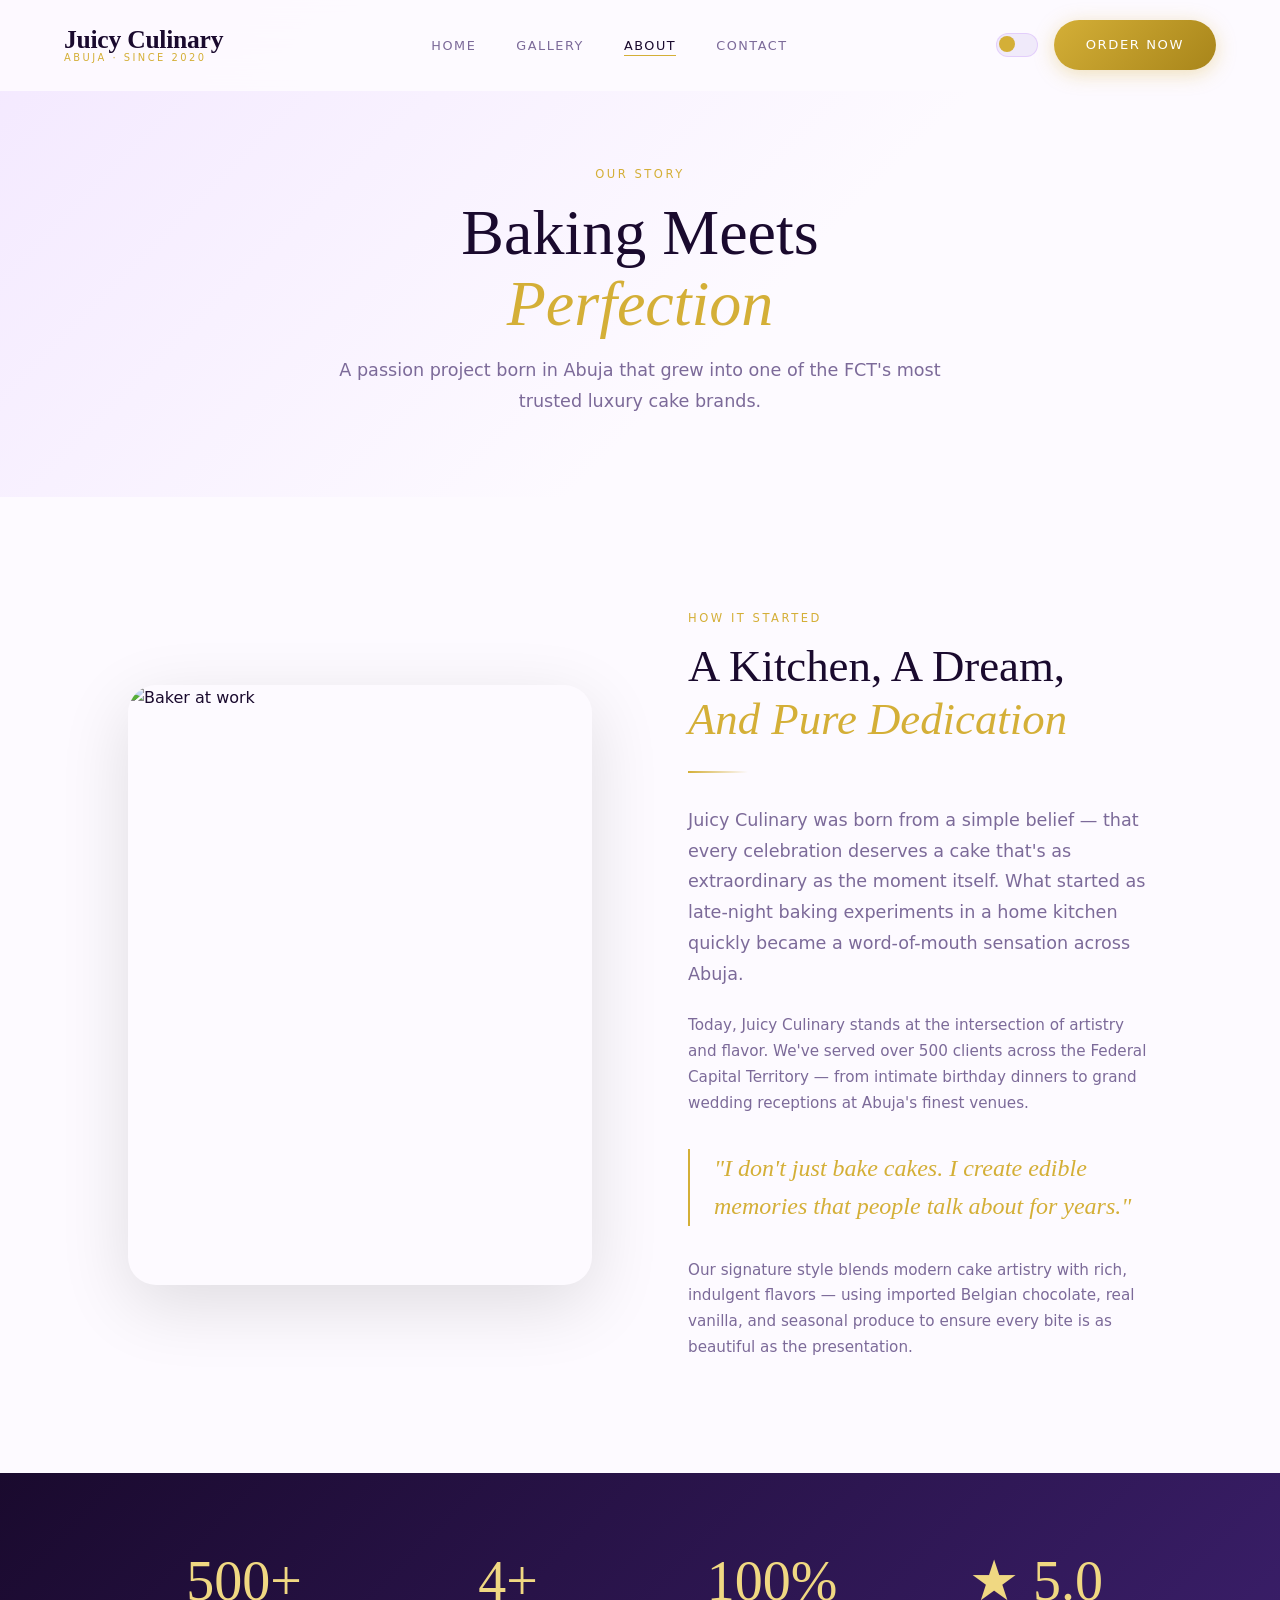
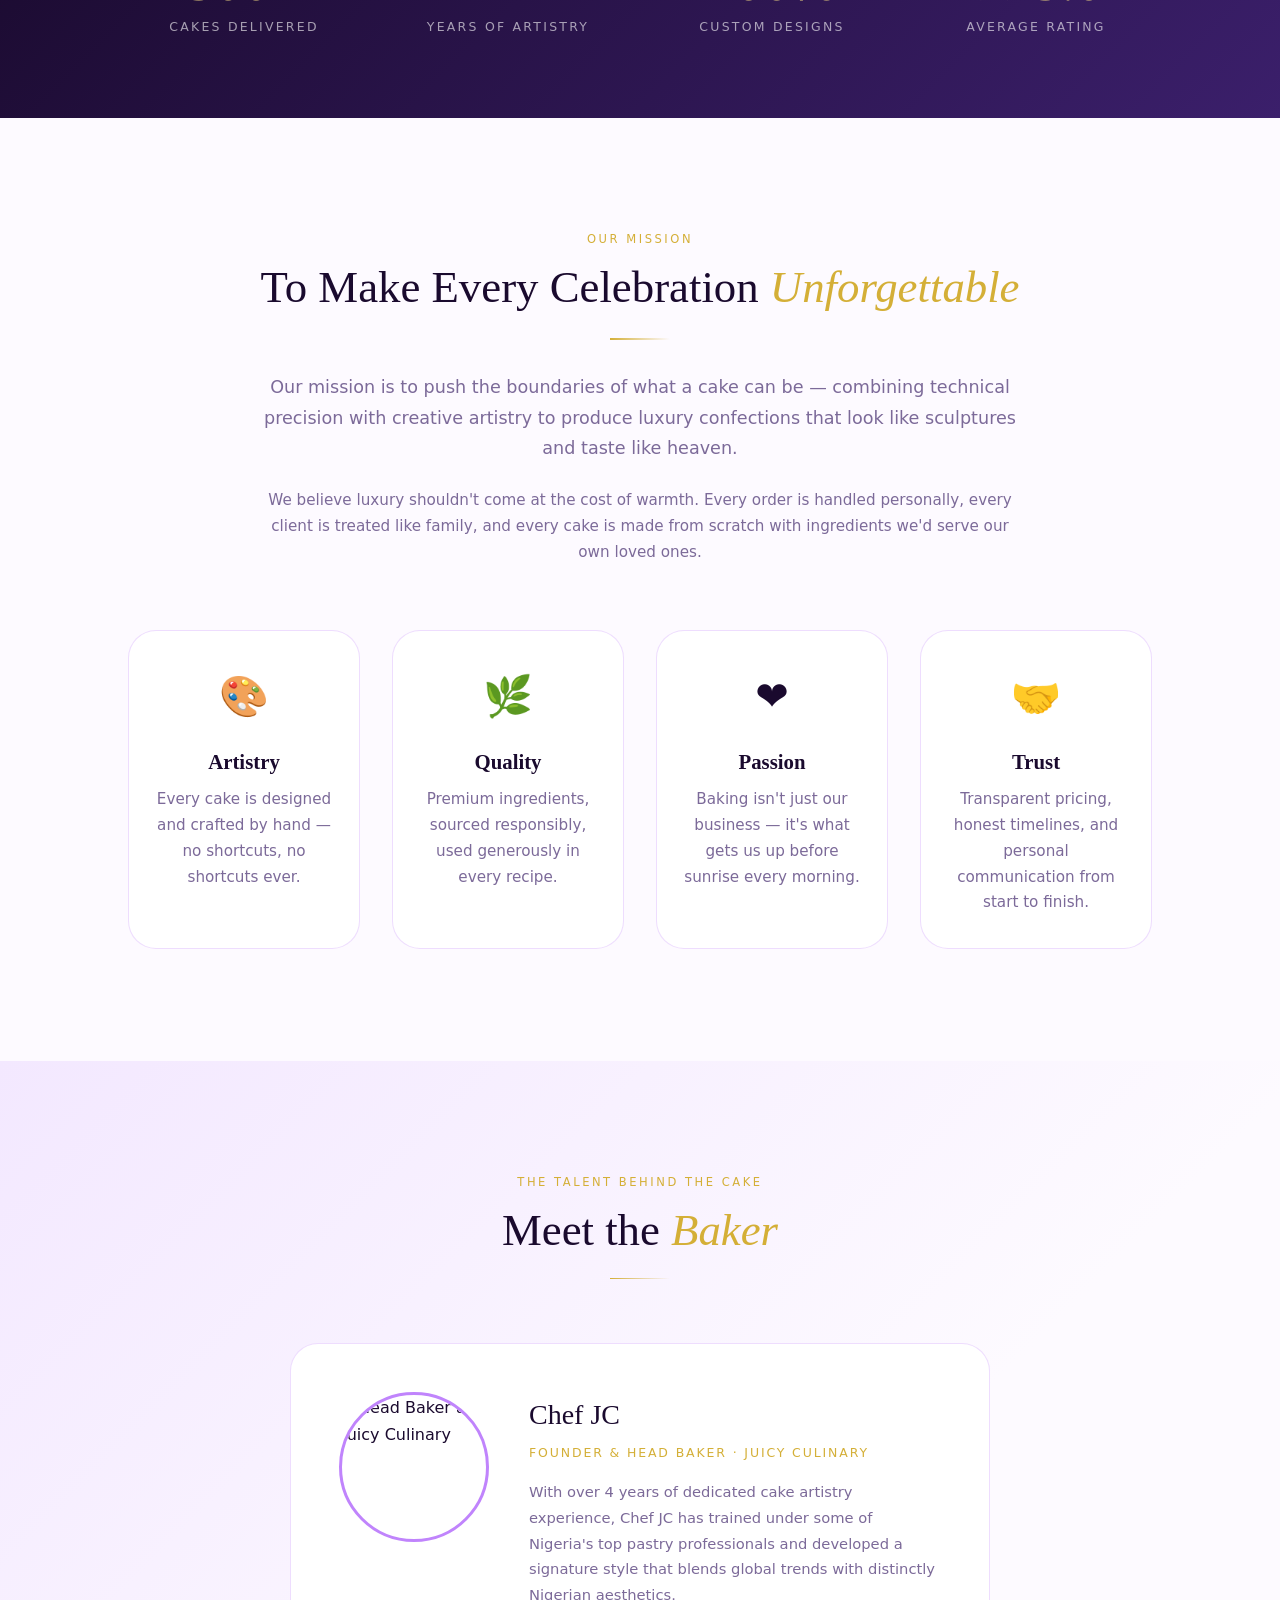
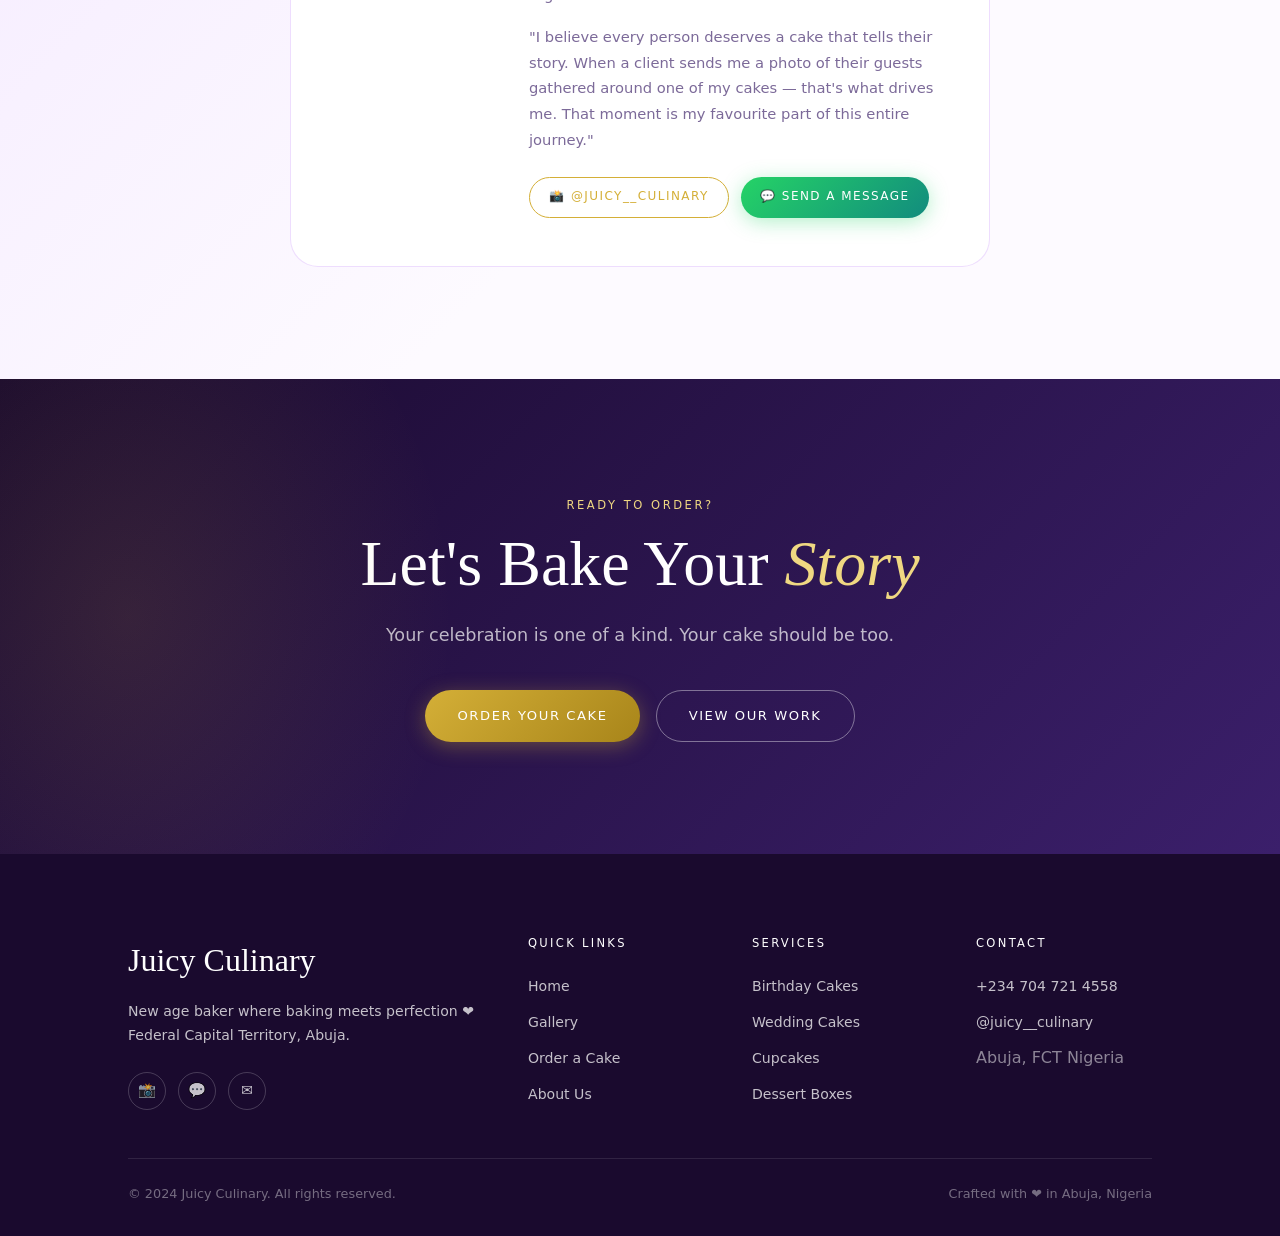
==== about.html @ 753029a7 "first commit" ====
<!DOCTYPE html>
<html lang="en" data-theme="light">
<head>
  <meta charset="UTF-8" />
  <meta name="viewport" content="width=device-width, initial-scale=1.0" />
  <title>About Us — Juicy Culinary</title>
  <meta name="description" content="Learn the story behind Juicy Culinary — Abuja's premium custom cake brand. Meet the baker and discover our mission." />
  <link rel="stylesheet" href="css/style.css" />
  <link rel="preconnect" href="https://fonts.googleapis.com" />
  <link rel="preconnect" href="https://fonts.gstatic.com" crossorigin />
</head>
<body>

<nav class="nav">
  <a href="index.html" class="nav-logo">
    <span class="nav-logo-name">Juicy Culinary</span>
    <span class="nav-logo-tagline">Abuja · Since 2020</span>
  </a>
  <ul class="nav-links">
    <li><a href="index.html" class="nav-link">Home</a></li>
    <li><a href="gallery.html" class="nav-link">Gallery</a></li>
    <li><a href="about.html" class="nav-link">About</a></li>
    <li><a href="contact.html" class="nav-link">Contact</a></li>
  </ul>
  <div class="nav-actions">
    <button class="dark-toggle" aria-label="Toggle dark mode"></button>
    <a href="order.html" class="btn btn-primary">Order Now</a>
    <button class="hamburger" aria-label="Open menu"><span></span><span></span><span></span></button>
  </div>
</nav>

<div class="mobile-overlay"></div>
<div class="mobile-menu">
  <a href="index.html" class="mobile-menu-link">Home</a>
  <a href="gallery.html" class="mobile-menu-link">Gallery</a>
  <a href="order.html" class="mobile-menu-link">Order a Cake</a>
  <a href="about.html" class="mobile-menu-link">About Us</a>
  <a href="contact.html" class="mobile-menu-link">Contact</a>
  <a href="https://wa.me/2347047214558" class="btn btn-whatsapp" style="margin-top:1rem;">💬 WhatsApp Us</a>
</div>

<!-- PAGE HERO -->
<section class="page-hero">
  <span class="eyebrow reveal">Our Story</span>
  <h1 class="display-lg reveal reveal-delay-1" style="margin-top:0.75rem">
    Baking Meets<br><span class="text-gold italic">Perfection</span>
  </h1>
  <p class="body-lg reveal reveal-delay-2" style="max-width:55ch;margin:1rem auto 0">
    A passion project born in Abuja that grew into one of the FCT's most trusted luxury cake brands.
  </p>
</section>

<!-- BRAND STORY -->
<section class="about-story">
  <div class="container">
    <div class="about-story-grid">
      <div class="reveal">
        <img
          src="https://images.unsplash.com/photo-1556909114-f6e7ad7d3136?w=800&q=80"
          alt="Baker at work"
          class="about-story-img"
          loading="lazy"
        />
      </div>

      <div class="reveal reveal-delay-1">
        <span class="eyebrow" style="display:block;margin-bottom:0.75rem">How It Started</span>
        <h2 class="display-md" style="margin-bottom:1.5rem">
          A Kitchen, A Dream,<br><span class="text-gold italic">And Pure Dedication</span>
        </h2>
        <div class="section-divider" style="margin-bottom:2rem"></div>

        <p class="body-lg" style="margin-bottom:1.5rem">
          Juicy Culinary was born from a simple belief — that every celebration deserves a cake that's as extraordinary as the moment itself. What started as late-night baking experiments in a home kitchen quickly became a word-of-mouth sensation across Abuja.
        </p>
        <p class="body-md" style="margin-bottom:1.5rem">
          Today, Juicy Culinary stands at the intersection of artistry and flavor. We've served over 500 clients across the Federal Capital Territory — from intimate birthday dinners to grand wedding receptions at Abuja's finest venues.
        </p>

        <blockquote class="about-quote">
          "I don't just bake cakes. I create edible memories that people talk about for years."
        </blockquote>

        <p class="body-md">
          Our signature style blends modern cake artistry with rich, indulgent flavors — using imported Belgian chocolate, real vanilla, and seasonal produce to ensure every bite is as beautiful as the presentation.
        </p>
      </div>
    </div>
  </div>
</section>

<!-- STATS STRIP -->
<section class="stats-strip">
  <div class="container">
    <div class="stats-grid">
      <div class="stat-card reveal">
        <div class="stat-number">500+</div>
        <div class="stat-label">Cakes Delivered</div>
      </div>
      <div class="stat-card reveal reveal-delay-1">
        <div class="stat-number">4+</div>
        <div class="stat-label">Years of Artistry</div>
      </div>
      <div class="stat-card reveal reveal-delay-2">
        <div class="stat-number">100%</div>
        <div class="stat-label">Custom Designs</div>
      </div>
      <div class="stat-card reveal reveal-delay-3">
        <div class="stat-number">★ 5.0</div>
        <div class="stat-label">Average Rating</div>
      </div>
    </div>
  </div>
</section>

<!-- MISSION -->
<section style="padding:var(--section-pad);background:var(--bg)">
  <div class="container">
    <div style="max-width:760px;margin:0 auto;text-align:center;">
      <span class="eyebrow reveal" style="display:block;margin-bottom:0.75rem">Our Mission</span>
      <h2 class="display-md reveal reveal-delay-1" style="margin-bottom:1.5rem">
        To Make Every Celebration <span class="text-gold italic">Unforgettable</span>
      </h2>
      <div class="section-divider center reveal" style="margin-bottom:2rem"></div>
      <p class="body-lg reveal reveal-delay-2" style="margin-bottom:1.5rem">
        Our mission is to push the boundaries of what a cake can be — combining technical precision with creative artistry to produce luxury confections that look like sculptures and taste like heaven.
      </p>
      <p class="body-md reveal reveal-delay-3">
        We believe luxury shouldn't come at the cost of warmth. Every order is handled personally, every client is treated like family, and every cake is made from scratch with ingredients we'd serve our own loved ones.
      </p>
    </div>

    <!-- Core values -->
    <div style="display:grid;grid-template-columns:repeat(auto-fit,minmax(200px,1fr));gap:2rem;margin-top:4rem">
      <div style="text-align:center;padding:2rem 1.5rem;background:var(--surface);border:1px solid var(--border);border-radius:var(--radius-lg);" class="reveal">
        <div style="font-size:2.5rem;margin-bottom:1rem">🎨</div>
        <h3 style="font-family:var(--font-display);font-size:1.3rem;margin-bottom:0.5rem">Artistry</h3>
        <p class="body-md">Every cake is designed and crafted by hand — no shortcuts, no shortcuts ever.</p>
      </div>
      <div style="text-align:center;padding:2rem 1.5rem;background:var(--surface);border:1px solid var(--border);border-radius:var(--radius-lg);" class="reveal reveal-delay-1">
        <div style="font-size:2.5rem;margin-bottom:1rem">🌿</div>
        <h3 style="font-family:var(--font-display);font-size:1.3rem;margin-bottom:0.5rem">Quality</h3>
        <p class="body-md">Premium ingredients, sourced responsibly, used generously in every recipe.</p>
      </div>
      <div style="text-align:center;padding:2rem 1.5rem;background:var(--surface);border:1px solid var(--border);border-radius:var(--radius-lg);" class="reveal reveal-delay-2">
        <div style="font-size:2.5rem;margin-bottom:1rem">❤️</div>
        <h3 style="font-family:var(--font-display);font-size:1.3rem;margin-bottom:0.5rem">Passion</h3>
        <p class="body-md">Baking isn't just our business — it's what gets us up before sunrise every morning.</p>
      </div>
      <div style="text-align:center;padding:2rem 1.5rem;background:var(--surface);border:1px solid var(--border);border-radius:var(--radius-lg);" class="reveal reveal-delay-3">
        <div style="font-size:2.5rem;margin-bottom:1rem">🤝</div>
        <h3 style="font-family:var(--font-display);font-size:1.3rem;margin-bottom:0.5rem">Trust</h3>
        <p class="body-md">Transparent pricing, honest timelines, and personal communication from start to finish.</p>
      </div>
    </div>
  </div>
</section>

<!-- MEET THE BAKER -->
<section class="baker-section" style="background:linear-gradient(135deg,var(--blush-light) 0%,var(--bg) 60%);">
  <div class="container">
    <div class="section-header text-center reveal">
      <span class="eyebrow">The Talent Behind the Cake</span>
      <h2 class="display-md" style="margin-top:0.75rem">Meet the <span class="text-gold italic">Baker</span></h2>
      <div class="section-divider center"></div>
    </div>

    <div class="baker-card reveal reveal-delay-1">
      <img
        src="https://images.unsplash.com/photo-1622253692010-333f2da6031d?w=400&q=80"
        alt="Head Baker at Juicy Culinary"
        class="baker-img"
        loading="lazy"
      />
      <div>
        <div class="baker-name">Chef JC</div>
        <div class="baker-title">Founder & Head Baker · Juicy Culinary</div>
        <p class="baker-bio">
          With over 4 years of dedicated cake artistry experience, Chef JC has trained under some of Nigeria's top pastry professionals and developed a signature style that blends global trends with distinctly Nigerian aesthetics.
        </p>
        <p class="baker-bio" style="margin-top:1rem">
          "I believe every person deserves a cake that tells their story. When a client sends me a photo of their guests gathered around one of my cakes — that's what drives me. That moment is my favourite part of this entire journey."
        </p>
        <div style="display:flex;gap:0.75rem;margin-top:1.5rem;flex-wrap:wrap">
          <a href="https://instagram.com/juicy__culinary" target="_blank" class="btn btn-outline" style="font-size:0.75rem;padding:0.6rem 1.2rem">📸 @juicy__culinary</a>
          <a href="https://wa.me/2347047214558" target="_blank" class="btn btn-whatsapp" style="font-size:0.75rem;padding:0.6rem 1.2rem">💬 Send a Message</a>
        </div>
      </div>
    </div>
  </div>
</section>

<!-- CTA -->
<section class="cta-banner">
  <div class="container">
    <span class="eyebrow">Ready to Order?</span>
    <h2 class="display-lg" style="color:white;margin:0.75rem 0 1.25rem">
      Let's Bake Your <span style="color:var(--gold-light);font-style:italic">Story</span>
    </h2>
    <p class="body-lg" style="color:rgba(255,255,255,0.7);max-width:50ch;margin:0 auto 2.5rem">
      Your celebration is one of a kind. Your cake should be too.
    </p>
    <div class="cta-banner-actions">
      <a href="order.html" class="btn btn-primary">Order Your Cake</a>
      <a href="gallery.html" class="btn btn-outline" style="border-color:rgba(255,255,255,0.4);color:white">View Our Work</a>
    </div>
  </div>
</section>

<!-- Footer -->
<footer class="footer">
  <div class="container">
    <div class="footer-grid">
      <div class="footer-brand">
        <div class="footer-brand-name">Juicy Culinary</div>
        <p class="footer-brand-desc">New age baker where baking meets perfection ❤️<br>Federal Capital Territory, Abuja.</p>
        <div class="footer-social">
          <a href="https://instagram.com/juicy__culinary" target="_blank" aria-label="Instagram">📸</a>
          <a href="https://wa.me/2347047214558" target="_blank" aria-label="WhatsApp">💬</a>
          <a href="mailto:hello@juicyculinary.com" aria-label="Email">✉️</a>
        </div>
      </div>
      <div>
        <div class="footer-heading">Quick Links</div>
        <ul class="footer-links">
          <li><a href="index.html">Home</a></li>
          <li><a href="gallery.html">Gallery</a></li>
          <li><a href="order.html">Order a Cake</a></li>
          <li><a href="about.html">About Us</a></li>
        </ul>
      </div>
      <div>
        <div class="footer-heading">Services</div>
        <ul class="footer-links">
          <li><a href="gallery.html">Birthday Cakes</a></li>
          <li><a href="gallery.html">Wedding Cakes</a></li>
          <li><a href="gallery.html">Cupcakes</a></li>
          <li><a href="gallery.html">Dessert Boxes</a></li>
        </ul>
      </div>
      <div>
        <div class="footer-heading">Contact</div>
        <ul class="footer-links">
          <li><a href="https://wa.me/2347047214558">+234 704 721 4558</a></li>
          <li><a href="https://instagram.com/juicy__culinary">@juicy__culinary</a></li>
          <li><span style="color:rgba(255,255,255,0.5)">Abuja, FCT Nigeria</span></li>
        </ul>
      </div>
    </div>
    <div class="footer-bottom">
      <span>© 2024 Juicy Culinary. All rights reserved.</span>
      <span>Crafted with ❤️ in Abuja, Nigeria</span>
    </div>
  </div>
</footer>

<button class="back-to-top" aria-label="Back to top">↑</button>
<script src="js/script.js"></script>
</body>
</html>
---- css/style.css ----
/* ============================================================
   JUICY CULINARY — Premium Bakery
   Design System: Ivory + Purple + Gold luxury aesthetic
   ============================================================ */

/* ---------- CSS Custom Properties ---------- */
:root {
  /* Colors */
  --ivory:        #FDFAFF;
  --white:        #FFFFFF;
  --blush:        #C084FC;
  --blush-light:  #F3E8FF;
  --blush-dark:   #9333EA;
  --gold:         #D4AF37;
  --gold-light:   #F0D882;
  --gold-dark:    #A8851A;
  --charcoal:     #1A0A2E;
  --brown:        #3B1F6B;
  --warm-gray:    #7C6A99;
  --light-gray:   #F0EAFA;
  --border:       rgba(192, 132, 252, 0.28);

  /* Dark mode */
  --bg:           var(--ivory);
  --surface:      var(--white);
  --text-primary: var(--charcoal);
  --text-secondary: var(--warm-gray);
  --nav-bg:       rgba(253, 250, 255, 0.95);

  /* Typography */
  --font-display: 'Cormorant Garamond', 'Playfair Display', Georgia, serif;
  --font-body:    'Jost', 'DM Sans', system-ui, sans-serif;

  /* Spacing */
  --section-pad:  7rem 5vw;
  --radius-sm:    6px;
  --radius-md:    14px;
  --radius-lg:    28px;
  --radius-pill:  100px;

  /* Transitions */
  --ease:         cubic-bezier(0.25, 0.46, 0.45, 0.94);
  --ease-bounce:  cubic-bezier(0.34, 1.56, 0.64, 1);
}

/* Dark mode */
[data-theme="dark"] {
  --ivory:        #0F0A1A;
  --bg:           #0F0A1A;
  --surface:      #1C1030;
  --text-primary: #F0E8FF;
  --text-secondary: #A98DC8;
  --nav-bg:       rgba(15, 10, 26, 0.97);
  --light-gray:   #251540;
  --border:       rgba(192, 132, 252, 0.2);
}

/* ---------- Reset & Base ---------- */
*, *::before, *::after { box-sizing: border-box; margin: 0; padding: 0; }

html {
  scroll-behavior: smooth;
  font-size: 16px;
  -webkit-text-size-adjust: 100%;
}

body {
  font-family: var(--font-body);
  background: var(--bg);
  color: var(--text-primary);
  line-height: 1.65;
  transition: background 0.35s var(--ease), color 0.35s var(--ease);
  overflow-x: hidden;
}

img { max-width: 100%; display: block; }
a { text-decoration: none; color: inherit; }
ul { list-style: none; }
button { cursor: pointer; border: none; background: none; font-family: inherit; }
input, textarea, select { font-family: inherit; }

/* Google Fonts Import */
@import url('https://fonts.googleapis.com/css2?family=Cormorant+Garamond:ital,wght@0,300;0,400;0,600;1,300;1,400&family=Jost:wght@300;400;500;600&display=swap');

/* ---------- Typography Scale ---------- */
.display-xl  { font-family: var(--font-display); font-size: clamp(3.5rem, 8vw, 7.5rem); font-weight: 300; line-height: 1.05; letter-spacing: -0.02em; }
.display-lg  { font-family: var(--font-display); font-size: clamp(2.8rem, 5vw, 5rem); font-weight: 300; line-height: 1.1; }
.display-md  { font-family: var(--font-display); font-size: clamp(2rem, 3.5vw, 3.2rem); font-weight: 400; line-height: 1.2; }
.display-sm  { font-family: var(--font-display); font-size: clamp(1.5rem, 2.5vw, 2.2rem); font-weight: 400; line-height: 1.3; }
.eyebrow     { font-family: var(--font-body); font-size: 0.72rem; font-weight: 500; letter-spacing: 0.22em; text-transform: uppercase; color: var(--gold); }
.body-lg     { font-size: 1.1rem; line-height: 1.75; color: var(--text-secondary); }
.body-md     { font-size: 0.95rem; line-height: 1.7; color: var(--text-secondary); }

/* ---------- Utility Classes ---------- */
.container  { max-width: 1200px; margin: 0 auto; padding: 0 5vw; }
.text-center { text-align: center; }
.text-gold  { color: var(--gold); }
.italic     { font-style: italic; }

/* Gold underline decoration */
.underline-gold {
  position: relative;
  display: inline-block;
}
.underline-gold::after {
  content: '';
  position: absolute;
  bottom: -6px;
  left: 0;
  width: 100%;
  height: 1.5px;
  background: linear-gradient(90deg, var(--gold), var(--gold-light), transparent);
}

/* ---------- Buttons ---------- */
.btn {
  display: inline-flex;
  align-items: center;
  gap: 0.5rem;
  padding: 0.875rem 2rem;
  border-radius: var(--radius-pill);
  font-family: var(--font-body);
  font-size: 0.82rem;
  font-weight: 500;
  letter-spacing: 0.12em;
  text-transform: uppercase;
  transition: all 0.3s var(--ease);
  cursor: pointer;
}

.btn-primary {
  background: linear-gradient(135deg, var(--gold) 0%, var(--gold-dark) 100%);
  color: var(--white);
  box-shadow: 0 4px 20px rgba(212, 175, 55, 0.35);
}
.btn-primary:hover {
  transform: translateY(-2px);
  box-shadow: 0 8px 30px rgba(212, 175, 55, 0.5);
}

.btn-outline {
  border: 1.5px solid var(--gold);
  color: var(--gold);
  background: transparent;
}
.btn-outline:hover {
  background: var(--gold);
  color: var(--white);
  transform: translateY(-2px);
}

.btn-whatsapp {
  background: linear-gradient(135deg, #25D366, #128C7E);
  color: var(--white);
  box-shadow: 0 4px 20px rgba(37, 211, 102, 0.35);
}
.btn-whatsapp:hover {
  transform: translateY(-2px);
  box-shadow: 0 8px 30px rgba(37, 211, 102, 0.5);
}

.btn-blush {
  background: linear-gradient(135deg, var(--blush) 0%, var(--blush-dark) 100%);
  color: var(--charcoal);
}
.btn-blush:hover { transform: translateY(-2px); }

/* ---------- Navigation ---------- */
.nav {
  position: fixed;
  top: 0;
  left: 0;
  right: 0;
  z-index: 1000;
  padding: 1.25rem 5vw;
  display: flex;
  align-items: center;
  justify-content: space-between;
  background: var(--nav-bg);
  backdrop-filter: blur(20px);
  -webkit-backdrop-filter: blur(20px);
  border-bottom: 1px solid transparent;
  transition: all 0.4s var(--ease);
}

.nav.scrolled {
  padding: 0.9rem 5vw;
  border-bottom-color: var(--border);
  box-shadow: 0 4px 40px rgba(0,0,0,0.06);
}

.nav-logo {
  display: flex;
  flex-direction: column;
  line-height: 1;
}
.nav-logo-name {
  font-family: var(--font-display);
  font-size: 1.6rem;
  font-weight: 600;
  color: var(--text-primary);
  letter-spacing: -0.01em;
}
.nav-logo-tagline {
  font-size: 0.62rem;
  letter-spacing: 0.25em;
  text-transform: uppercase;
  color: var(--gold);
  margin-top: 1px;
}

.nav-links {
  display: flex;
  align-items: center;
  gap: 2.5rem;
}
.nav-link {
  font-size: 0.8rem;
  font-weight: 500;
  letter-spacing: 0.12em;
  text-transform: uppercase;
  color: var(--text-secondary);
  transition: color 0.2s;
  position: relative;
}
.nav-link::after {
  content: '';
  position: absolute;
  bottom: -3px;
  left: 0;
  width: 0;
  height: 1px;
  background: var(--gold);
  transition: width 0.3s var(--ease);
}
.nav-link:hover, .nav-link.active { color: var(--text-primary); }
.nav-link:hover::after, .nav-link.active::after { width: 100%; }

.nav-actions {
  display: flex;
  align-items: center;
  gap: 1rem;
}

/* Dark mode toggle */
.dark-toggle {
  width: 42px;
  height: 24px;
  border-radius: var(--radius-pill);
  background: var(--light-gray);
  border: 1.5px solid var(--border);
  position: relative;
  transition: background 0.3s;
  flex-shrink: 0;
}
.dark-toggle::after {
  content: '';
  position: absolute;
  top: 2px;
  left: 2px;
  width: 16px;
  height: 16px;
  border-radius: 50%;
  background: var(--gold);
  transition: transform 0.3s var(--ease-bounce);
}
[data-theme="dark"] .dark-toggle::after { transform: translateX(18px); }

.hamburger {
  display: none;
  flex-direction: column;
  gap: 5px;
  padding: 4px;
}
.hamburger span {
  display: block;
  width: 22px;
  height: 1.5px;
  background: var(--text-primary);
  transition: all 0.3s var(--ease);
  border-radius: 2px;
}
.hamburger.open span:nth-child(1) { transform: rotate(45deg) translate(5px, 5px); }
.hamburger.open span:nth-child(2) { opacity: 0; }
.hamburger.open span:nth-child(3) { transform: rotate(-45deg) translate(5px, -5px); }

/* Mobile menu */
.mobile-menu {
  position: fixed;
  top: 0;
  right: -100%;
  width: min(320px, 85vw);
  height: 100vh;
  background: var(--surface);
  z-index: 999;
  padding: 6rem 2.5rem 3rem;
  display: flex;
  flex-direction: column;
  gap: 2rem;
  box-shadow: -10px 0 60px rgba(0,0,0,0.12);
  transition: right 0.4s var(--ease);
}
.mobile-menu.open { right: 0; }
.mobile-menu-link {
  font-family: var(--font-display);
  font-size: 2rem;
  font-weight: 300;
  color: var(--text-primary);
  border-bottom: 1px solid var(--border);
  padding-bottom: 1rem;
  transition: color 0.2s, padding-left 0.2s;
}
.mobile-menu-link:hover { color: var(--gold); padding-left: 0.5rem; }
.mobile-overlay {
  position: fixed;
  inset: 0;
  background: rgba(0,0,0,0.4);
  z-index: 998;
  opacity: 0;
  pointer-events: none;
  transition: opacity 0.4s;
  backdrop-filter: blur(4px);
}
.mobile-overlay.open { opacity: 1; pointer-events: all; }

/* ---------- Hero ---------- */
.hero {
  min-height: 100vh;
  display: grid;
  grid-template-columns: 1fr 1fr;
  align-items: center;
  padding: 8rem 5vw 5rem;
  gap: 4rem;
  background: var(--bg);
  position: relative;
  overflow: hidden;
}

.hero::before {
  content: '';
  position: absolute;
  top: -20%;
  right: -10%;
  width: 55vw;
  height: 55vw;
  border-radius: 50%;
  background: radial-gradient(circle, rgba(192, 132, 252, 0.18) 0%, transparent 70%);
  pointer-events: none;
}
.hero::after {
  content: '';
  position: absolute;
  bottom: -15%;
  left: -5%;
  width: 35vw;
  height: 35vw;
  border-radius: 50%;
  background: radial-gradient(circle, rgba(212, 175, 55, 0.08) 0%, transparent 70%);
  pointer-events: none;
}

.hero-content { position: relative; z-index: 1; }
.hero-eyebrow { margin-bottom: 1.5rem; }
.hero-title { margin-bottom: 1.5rem; }
.hero-title em { color: var(--gold); }
.hero-description { margin-bottom: 2.5rem; max-width: 42ch; }
.hero-cta { display: flex; gap: 1rem; flex-wrap: wrap; }

.hero-image-wrap {
  position: relative;
  z-index: 1;
}
.hero-img-main {
  width: 100%;
  height: 70vh;
  max-height: 680px;
  object-fit: cover;
  border-radius: 60% 40% 55% 45% / 45% 55% 45% 55%;
  box-shadow: 0 30px 80px rgba(0,0,0,0.15);
}
.hero-badge {
  position: absolute;
  bottom: 5%;
  left: -5%;
  background: var(--surface);
  border: 1px solid var(--border);
  border-radius: var(--radius-md);
  padding: 1rem 1.4rem;
  box-shadow: 0 8px 40px rgba(0,0,0,0.1);
  backdrop-filter: blur(10px);
  display: flex;
  align-items: center;
  gap: 0.75rem;
  animation: float 4s ease-in-out infinite;
}
.hero-badge-icon { font-size: 1.8rem; }
.hero-badge-text { font-size: 0.78rem; }
.hero-badge-text strong { display: block; color: var(--text-primary); font-weight: 600; font-size: 0.88rem; }

.hero-badge-2 {
  position: absolute;
  top: 8%;
  right: -4%;
  background: linear-gradient(135deg, var(--gold), var(--gold-dark));
  color: var(--white);
  border-radius: var(--radius-md);
  padding: 0.8rem 1.2rem;
  box-shadow: 0 8px 30px rgba(212, 175, 55, 0.4);
  text-align: center;
  font-size: 0.75rem;
  font-weight: 500;
  letter-spacing: 0.05em;
  animation: float 4s ease-in-out infinite 2s;
}
.hero-badge-2 strong { display: block; font-size: 1.5rem; font-weight: 700; line-height: 1; margin-bottom: 2px; }

@keyframes float {
  0%, 100% { transform: translateY(0px); }
  50% { transform: translateY(-8px); }
}

/* ---------- Section Headers ---------- */
.section-header {
  margin-bottom: 4rem;
}
.section-header .eyebrow { margin-bottom: 0.75rem; display: block; }
.section-divider {
  width: 60px;
  height: 1.5px;
  background: linear-gradient(90deg, var(--gold), transparent);
  margin-top: 1.25rem;
}
.section-divider.center { margin: 1.25rem auto 0; }

/* ---------- Categories Section ---------- */
.categories {
  padding: var(--section-pad);
  background: var(--bg);
}

.categories-grid {
  display: grid;
  grid-template-columns: repeat(auto-fit, minmax(220px, 1fr));
  gap: 1.5rem;
  margin-top: 3rem;
}

.category-card {
  position: relative;
  overflow: hidden;
  border-radius: var(--radius-lg);
  aspect-ratio: 3/4;
  cursor: pointer;
  group: true;
}
.category-card img {
  width: 100%;
  height: 100%;
  object-fit: cover;
  transition: transform 0.6s var(--ease);
}
.category-card:hover img { transform: scale(1.08); }
.category-card-overlay {
  position: absolute;
  inset: 0;
  background: linear-gradient(to top, rgba(44, 32, 24, 0.85) 0%, rgba(44, 32, 24, 0.1) 55%, transparent 100%);
}
.category-card-content {
  position: absolute;
  bottom: 0;
  left: 0;
  right: 0;
  padding: 1.5rem;
}
.category-card-name {
  font-family: var(--font-display);
  font-size: 1.5rem;
  font-weight: 400;
  color: var(--white);
  line-height: 1.2;
}
.category-card-sub {
  font-size: 0.75rem;
  color: rgba(255,255,255,0.7);
  letter-spacing: 0.15em;
  text-transform: uppercase;
  margin-top: 0.25rem;
}
.category-card-link {
  display: inline-flex;
  align-items: center;
  gap: 0.4rem;
  font-size: 0.75rem;
  color: var(--gold-light);
  letter-spacing: 0.1em;
  text-transform: uppercase;
  margin-top: 0.75rem;
  opacity: 0;
  transform: translateY(8px);
  transition: all 0.3s var(--ease);
}
.category-card:hover .category-card-link {
  opacity: 1;
  transform: translateY(0);
}

/* ---------- Why Choose Us ---------- */
.why-us {
  padding: var(--section-pad);
  background: linear-gradient(135deg, var(--blush-light) 0%, var(--ivory) 50%, rgba(212,175,55,0.06) 100%);
}
[data-theme="dark"] .why-us {
  background: linear-gradient(135deg, rgba(192,132,252,0.06) 0%, var(--surface) 100%);
}

.why-us-grid {
  display: grid;
  grid-template-columns: 1fr 1fr;
  gap: 5rem;
  align-items: center;
  margin-top: 3rem;
}

.why-us-image {
  position: relative;
}
.why-us-img {
  width: 100%;
  height: 600px;
  object-fit: cover;
  border-radius: 40% 60% 40% 60% / 60% 40% 60% 40%;
  box-shadow: 0 20px 70px rgba(0,0,0,0.12);
}
.why-us-stat {
  position: absolute;
  right: -5%;
  top: 20%;
  background: var(--surface);
  border: 1px solid var(--border);
  border-radius: var(--radius-md);
  padding: 1.25rem 1.5rem;
  text-align: center;
  box-shadow: 0 10px 40px rgba(0,0,0,0.1);
}
.why-us-stat-num {
  font-family: var(--font-display);
  font-size: 2.5rem;
  font-weight: 400;
  color: var(--gold);
  line-height: 1;
}
.why-us-stat-label {
  font-size: 0.72rem;
  color: var(--text-secondary);
  text-transform: uppercase;
  letter-spacing: 0.15em;
  margin-top: 0.3rem;
}

.why-us-features { display: flex; flex-direction: column; gap: 2rem; }
.feature-item { display: flex; gap: 1.25rem; align-items: flex-start; }
.feature-icon {
  width: 52px;
  height: 52px;
  flex-shrink: 0;
  border-radius: var(--radius-md);
  background: linear-gradient(135deg, var(--blush-light), var(--blush));
  display: flex;
  align-items: center;
  justify-content: center;
  font-size: 1.4rem;
}
[data-theme="dark"] .feature-icon { background: rgba(192,132,252,0.12); }
.feature-text h3 {
  font-family: var(--font-display);
  font-size: 1.25rem;
  font-weight: 400;
  margin-bottom: 0.4rem;
  color: var(--text-primary);
}

/* ---------- Price Estimator ---------- */
.estimator {
  padding: var(--section-pad);
  background: var(--bg);
}

.estimator-card {
  max-width: 800px;
  margin: 3rem auto 0;
  background: var(--surface);
  border: 1px solid var(--border);
  border-radius: var(--radius-lg);
  padding: 3rem;
  box-shadow: 0 20px 80px rgba(212,175,55,0.08);
}

.estimator-grid {
  display: grid;
  grid-template-columns: 1fr 1fr 1fr;
  gap: 1.5rem;
  margin-bottom: 2rem;
}

.estimator-field label {
  display: block;
  font-size: 0.75rem;
  font-weight: 500;
  letter-spacing: 0.12em;
  text-transform: uppercase;
  color: var(--text-secondary);
  margin-bottom: 0.6rem;
}
.estimator-field select {
  width: 100%;
  padding: 0.875rem 1rem;
  border: 1.5px solid var(--border);
  border-radius: var(--radius-md);
  background: var(--bg);
  color: var(--text-primary);
  font-size: 0.9rem;
  appearance: none;
  background-image: url("data:image/svg+xml,%3Csvg xmlns='http://www.w3.org/2000/svg' width='12' height='12' viewBox='0 0 24 24' fill='none' stroke='%23D4AF37' stroke-width='2'%3E%3Cpath d='m6 9 6 6 6-6'/%3E%3C/svg%3E");
  background-repeat: no-repeat;
  background-position: right 1rem center;
  cursor: pointer;
  transition: border-color 0.2s;
}
.estimator-field select:focus {
  outline: none;
  border-color: var(--gold);
}

.estimator-result {
  text-align: center;
  padding: 2rem;
  background: linear-gradient(135deg, rgba(212,175,55,0.08), rgba(248,200,220,0.12));
  border-radius: var(--radius-md);
  border: 1px solid var(--border);
}
.estimator-price {
  font-family: var(--font-display);
  font-size: 3.5rem;
  font-weight: 300;
  color: var(--gold);
  line-height: 1;
  transition: all 0.4s var(--ease);
}
.estimator-price-label {
  font-size: 0.78rem;
  text-transform: uppercase;
  letter-spacing: 0.2em;
  color: var(--text-secondary);
  margin-top: 0.5rem;
}
.estimator-note {
  font-size: 0.78rem;
  color: var(--text-secondary);
  margin-top: 0.75rem;
}
.estimator-cta { margin-top: 1.5rem; }

/* ---------- Testimonials ---------- */
.testimonials {
  padding: var(--section-pad);
  background: linear-gradient(180deg, var(--blush-light) 0%, var(--bg) 100%);
}
[data-theme="dark"] .testimonials {
  background: linear-gradient(180deg, rgba(192,132,252,0.05) 0%, var(--bg) 100%);
}

.testimonials-track {
  display: grid;
  grid-template-columns: repeat(3, 1fr);
  gap: 1.75rem;
  margin-top: 3rem;
}

.testimonial-card {
  background: var(--surface);
  border: 1px solid var(--border);
  border-radius: var(--radius-lg);
  padding: 2rem;
  transition: transform 0.3s var(--ease), box-shadow 0.3s var(--ease);
}
.testimonial-card:hover {
  transform: translateY(-4px);
  box-shadow: 0 20px 60px rgba(0,0,0,0.08);
}

.testimonial-stars {
  display: flex;
  gap: 3px;
  margin-bottom: 1rem;
  font-size: 0.9rem;
}
.testimonial-text {
  font-family: var(--font-display);
  font-size: 1.1rem;
  font-weight: 300;
  font-style: italic;
  line-height: 1.7;
  color: var(--text-primary);
  margin-bottom: 1.5rem;
}
.testimonial-author {
  display: flex;
  align-items: center;
  gap: 0.75rem;
}
.testimonial-avatar {
  width: 44px;
  height: 44px;
  border-radius: 50%;
  background: linear-gradient(135deg, var(--blush), var(--gold-light));
  display: flex;
  align-items: center;
  justify-content: center;
  font-family: var(--font-display);
  font-size: 1.1rem;
  color: var(--charcoal);
  font-weight: 600;
  flex-shrink: 0;
}
.testimonial-name { font-weight: 600; font-size: 0.9rem; }
.testimonial-event { font-size: 0.78rem; color: var(--text-secondary); }

/* ---------- Instagram Section ---------- */
.instagram {
  padding: var(--section-pad);
  background: var(--bg);
}
.instagram-grid {
  display: grid;
  grid-template-columns: repeat(6, 1fr);
  gap: 0.5rem;
  margin-top: 3rem;
}
.instagram-item {
  position: relative;
  overflow: hidden;
  border-radius: var(--radius-sm);
  aspect-ratio: 1;
  cursor: pointer;
}
.instagram-item img {
  width: 100%;
  height: 100%;
  object-fit: cover;
  transition: transform 0.5s var(--ease);
}
.instagram-item:hover img { transform: scale(1.1); }
.instagram-item-overlay {
  position: absolute;
  inset: 0;
  background: rgba(212,175,55,0.75);
  display: flex;
  align-items: center;
  justify-content: center;
  opacity: 0;
  transition: opacity 0.3s;
  font-size: 1.5rem;
  color: white;
}
.instagram-item:hover .instagram-item-overlay { opacity: 1; }
.instagram-handle {
  display: flex;
  align-items: center;
  justify-content: center;
  gap: 0.5rem;
  margin-top: 2rem;
  font-family: var(--font-display);
  font-size: 1.2rem;
  color: var(--text-secondary);
  transition: color 0.2s;
}
.instagram-handle:hover { color: var(--gold); }

/* ---------- CTA Banner ---------- */
.cta-banner {
  padding: 7rem 5vw;
  background: linear-gradient(135deg, var(--charcoal) 0%, var(--brown) 100%);
  text-align: center;
  position: relative;
  overflow: hidden;
}
.cta-banner::before {
  content: '';
  position: absolute;
  top: -50%;
  left: -20%;
  width: 60%;
  height: 200%;
  background: radial-gradient(ellipse, rgba(212,175,55,0.12) 0%, transparent 60%);
  pointer-events: none;
}
.cta-banner .eyebrow { color: var(--gold-light); }
.cta-banner .display-lg { color: var(--white); margin: 0.75rem 0 1.25rem; }
.cta-banner .body-lg { color: rgba(255,255,255,0.7); max-width: 55ch; margin: 0 auto 2.5rem; }
.cta-banner-actions { display: flex; gap: 1rem; justify-content: center; flex-wrap: wrap; }

/* ---------- Footer ---------- */
.footer {
  background: var(--charcoal);
  color: rgba(255,255,255,0.75);
  padding: 5rem 5vw 2rem;
}
.footer-grid {
  display: grid;
  grid-template-columns: 2fr 1fr 1fr 1fr;
  gap: 3rem;
  padding-bottom: 3rem;
  border-bottom: 1px solid rgba(255,255,255,0.1);
}
.footer-brand-name {
  font-family: var(--font-display);
  font-size: 2rem;
  color: var(--white);
  font-weight: 400;
  margin-bottom: 0.75rem;
}
.footer-brand-desc {
  font-size: 0.88rem;
  line-height: 1.75;
  margin-bottom: 1.5rem;
}
.footer-social { display: flex; gap: 0.75rem; }
.footer-social a {
  width: 38px;
  height: 38px;
  border-radius: 50%;
  border: 1px solid rgba(255,255,255,0.2);
  display: flex;
  align-items: center;
  justify-content: center;
  font-size: 0.9rem;
  transition: all 0.2s;
}
.footer-social a:hover {
  border-color: var(--gold);
  color: var(--gold);
  background: rgba(212,175,55,0.1);
}
.footer-heading {
  font-size: 0.72rem;
  font-weight: 500;
  letter-spacing: 0.2em;
  text-transform: uppercase;
  color: var(--white);
  margin-bottom: 1.25rem;
}
.footer-links { display: flex; flex-direction: column; gap: 0.6rem; }
.footer-links a { font-size: 0.88rem; transition: color 0.2s; }
.footer-links a:hover { color: var(--gold); }
.footer-bottom {
  display: flex;
  justify-content: space-between;
  align-items: center;
  padding-top: 1.5rem;
  font-size: 0.8rem;
  color: rgba(255,255,255,0.4);
  flex-wrap: wrap;
  gap: 0.5rem;
}

/* ---------- Back to Top ---------- */
.back-to-top {
  position: fixed;
  bottom: 2rem;
  right: 2rem;
  width: 48px;
  height: 48px;
  background: linear-gradient(135deg, var(--gold), var(--gold-dark));
  color: white;
  border-radius: 50%;
  display: flex;
  align-items: center;
  justify-content: center;
  font-size: 1.1rem;
  box-shadow: 0 4px 20px rgba(212,175,55,0.4);
  opacity: 0;
  pointer-events: none;
  transition: all 0.3s var(--ease);
  z-index: 500;
  cursor: pointer;
}
.back-to-top.visible { opacity: 1; pointer-events: all; }
.back-to-top:hover { transform: translateY(-3px); box-shadow: 0 8px 30px rgba(212,175,55,0.55); }

/* ---------- Scroll Animations ---------- */
.reveal {
  opacity: 0;
  transform: translateY(30px);
  transition: opacity 0.7s var(--ease), transform 0.7s var(--ease);
}
.reveal.visible {
  opacity: 1;
  transform: translateY(0);
}
.reveal-delay-1 { transition-delay: 0.1s; }
.reveal-delay-2 { transition-delay: 0.2s; }
.reveal-delay-3 { transition-delay: 0.3s; }
.reveal-delay-4 { transition-delay: 0.4s; }

/* ---------- Gallery Page ---------- */
.page-hero {
  padding: 10rem 5vw 5rem;
  background: linear-gradient(135deg, var(--blush-light) 0%, var(--bg) 60%);
  text-align: center;
}
[data-theme="dark"] .page-hero {
  background: linear-gradient(135deg, rgba(192,132,252,0.07) 0%, var(--bg) 60%);
}

.gallery-section {
  padding: 3rem 5vw 7rem;
}

.filter-bar {
  display: flex;
  justify-content: center;
  gap: 0.75rem;
  flex-wrap: wrap;
  margin-bottom: 3rem;
}
.filter-btn {
  padding: 0.6rem 1.5rem;
  border-radius: var(--radius-pill);
  border: 1.5px solid var(--border);
  font-size: 0.78rem;
  font-weight: 500;
  letter-spacing: 0.1em;
  text-transform: uppercase;
  color: var(--text-secondary);
  background: transparent;
  transition: all 0.25s var(--ease);
}
.filter-btn.active, .filter-btn:hover {
  background: var(--gold);
  border-color: var(--gold);
  color: var(--white);
  box-shadow: 0 4px 16px rgba(212,175,55,0.3);
}

.masonry-grid {
  columns: 4;
  column-gap: 1rem;
}
.masonry-item {
  break-inside: avoid;
  margin-bottom: 1rem;
  border-radius: var(--radius-md);
  overflow: hidden;
  cursor: pointer;
  position: relative;
}
.masonry-item img {
  width: 100%;
  display: block;
  transition: transform 0.5s var(--ease);
}
.masonry-item:hover img { transform: scale(1.05); }
.masonry-item-overlay {
  position: absolute;
  inset: 0;
  background: linear-gradient(to top, rgba(44,32,24,0.85) 0%, transparent 50%);
  opacity: 0;
  transition: opacity 0.3s;
  display: flex;
  align-items: flex-end;
  padding: 1.25rem;
}
.masonry-item:hover .masonry-item-overlay { opacity: 1; }
.masonry-item-label {
  font-family: var(--font-display);
  font-size: 1rem;
  color: white;
}

/* ---------- Lightbox ---------- */
.lightbox {
  position: fixed;
  inset: 0;
  background: rgba(0,0,0,0.95);
  z-index: 2000;
  display: flex;
  align-items: center;
  justify-content: center;
  opacity: 0;
  pointer-events: none;
  transition: opacity 0.3s;
  padding: 2rem;
}
.lightbox.open { opacity: 1; pointer-events: all; }
.lightbox img {
  max-width: 90vw;
  max-height: 85vh;
  object-fit: contain;
  border-radius: var(--radius-md);
  transform: scale(0.9);
  transition: transform 0.3s var(--ease);
}
.lightbox.open img { transform: scale(1); }
.lightbox-close {
  position: absolute;
  top: 1.5rem;
  right: 1.5rem;
  color: white;
  font-size: 1.5rem;
  padding: 0.5rem;
  cursor: pointer;
  background: rgba(255,255,255,0.1);
  border-radius: 50%;
  width: 44px;
  height: 44px;
  display: flex;
  align-items: center;
  justify-content: center;
  transition: background 0.2s;
}
.lightbox-close:hover { background: rgba(255,255,255,0.2); }
.lightbox-nav {
  position: absolute;
  top: 50%;
  transform: translateY(-50%);
  background: rgba(255,255,255,0.1);
  color: white;
  width: 48px;
  height: 48px;
  border-radius: 50%;
  display: flex;
  align-items: center;
  justify-content: center;
  font-size: 1.2rem;
  cursor: pointer;
  transition: background 0.2s;
}
.lightbox-nav:hover { background: rgba(255,255,255,0.2); }
.lightbox-prev { left: 1.5rem; }
.lightbox-next { right: 1.5rem; }

/* ---------- Order Page ---------- */
.order-section {
  padding: 3rem 5vw 7rem;
}

.order-layout {
  display: grid;
  grid-template-columns: 1fr 380px;
  gap: 4rem;
  max-width: 1100px;
  margin: 0 auto;
}

.order-form {
  background: var(--surface);
  border: 1px solid var(--border);
  border-radius: var(--radius-lg);
  padding: 2.5rem;
}

.form-grid {
  display: grid;
  grid-template-columns: 1fr 1fr;
  gap: 1.25rem;
}
.form-grid .full-width { grid-column: 1 / -1; }

.form-group { display: flex; flex-direction: column; gap: 0.5rem; }
.form-label {
  font-size: 0.75rem;
  font-weight: 500;
  letter-spacing: 0.12em;
  text-transform: uppercase;
  color: var(--text-secondary);
}
.form-control {
  padding: 0.875rem 1rem;
  border: 1.5px solid var(--border);
  border-radius: var(--radius-md);
  background: var(--bg);
  color: var(--text-primary);
  font-size: 0.92rem;
  transition: border-color 0.2s, box-shadow 0.2s;
  width: 100%;
}
.form-control:focus {
  outline: none;
  border-color: var(--gold);
  box-shadow: 0 0 0 3px rgba(212,175,55,0.12);
}
.form-control.error { border-color: #E57373; }
.form-error {
  font-size: 0.75rem;
  color: #E57373;
  margin-top: 0.25rem;
}
textarea.form-control { min-height: 120px; resize: vertical; }
select.form-control {
  appearance: none;
  background-image: url("data:image/svg+xml,%3Csvg xmlns='http://www.w3.org/2000/svg' width='12' height='12' viewBox='0 0 24 24' fill='none' stroke='%23D4AF37' stroke-width='2'%3E%3Cpath d='m6 9 6 6 6-6'/%3E%3C/svg%3E");
  background-repeat: no-repeat;
  background-position: right 1rem center;
}

.file-upload {
  border: 2px dashed var(--border);
  border-radius: var(--radius-md);
  padding: 2rem;
  text-align: center;
  cursor: pointer;
  transition: border-color 0.2s, background 0.2s;
  background: var(--bg);
}
.file-upload:hover {
  border-color: var(--gold);
  background: rgba(212,175,55,0.03);
}
.file-upload input { display: none; }
.file-upload-icon { font-size: 2rem; margin-bottom: 0.5rem; }
.file-upload-text { font-size: 0.85rem; color: var(--text-secondary); }
.file-upload-text strong { color: var(--gold); }

.form-submit-wrap { margin-top: 1.5rem; }

/* Price preview in order sidebar */
.order-sidebar { display: flex; flex-direction: column; gap: 1.5rem; }

.order-estimator-mini {
  background: var(--surface);
  border: 1px solid var(--border);
  border-radius: var(--radius-lg);
  padding: 2rem;
}

.order-info-card {
  background: var(--surface);
  border: 1px solid var(--border);
  border-radius: var(--radius-lg);
  padding: 2rem;
  display: flex;
  flex-direction: column;
  gap: 1.25rem;
}
.order-info-item {
  display: flex;
  gap: 1rem;
  align-items: flex-start;
}
.order-info-icon {
  width: 40px;
  height: 40px;
  flex-shrink: 0;
  border-radius: var(--radius-md);
  background: rgba(212,175,55,0.1);
  display: flex;
  align-items: center;
  justify-content: center;
  font-size: 1.1rem;
}
.order-info-text { font-size: 0.85rem; color: var(--text-secondary); }
.order-info-text strong { display: block; color: var(--text-primary); margin-bottom: 0.15rem; font-size: 0.9rem; }

/* ---------- About Page ---------- */
.about-story {
  padding: var(--section-pad);
  background: var(--bg);
}
.about-story-grid {
  display: grid;
  grid-template-columns: 1fr 1fr;
  gap: 6rem;
  align-items: center;
}
.about-story-img {
  width: 100%;
  height: 600px;
  object-fit: cover;
  border-radius: var(--radius-lg);
  box-shadow: 0 20px 70px rgba(0,0,0,0.12);
}

.about-quote {
  font-family: var(--font-display);
  font-size: 1.5rem;
  font-style: italic;
  font-weight: 300;
  color: var(--gold);
  border-left: 2px solid var(--gold);
  padding-left: 1.5rem;
  margin: 2rem 0;
  line-height: 1.6;
}

.stats-strip {
  padding: 5rem 5vw;
  background: linear-gradient(135deg, var(--charcoal), var(--brown));
}
.stats-grid {
  display: grid;
  grid-template-columns: repeat(4, 1fr);
  gap: 2rem;
  text-align: center;
}
.stat-card { color: white; }
.stat-number {
  font-family: var(--font-display);
  font-size: 3.5rem;
  font-weight: 300;
  color: var(--gold-light);
  line-height: 1;
}
.stat-label {
  font-size: 0.78rem;
  letter-spacing: 0.18em;
  text-transform: uppercase;
  color: rgba(255,255,255,0.6);
  margin-top: 0.5rem;
}

.baker-section {
  padding: var(--section-pad);
  background: var(--bg);
}
.baker-card {
  max-width: 700px;
  margin: 3rem auto 0;
  background: var(--surface);
  border: 1px solid var(--border);
  border-radius: var(--radius-lg);
  padding: 3rem;
  display: flex;
  gap: 2.5rem;
  align-items: flex-start;
}
.baker-img {
  width: 150px;
  height: 150px;
  border-radius: 50%;
  object-fit: cover;
  flex-shrink: 0;
  border: 3px solid var(--blush);
}
.baker-name {
  font-family: var(--font-display);
  font-size: 1.75rem;
  font-weight: 400;
  margin-bottom: 0.25rem;
}
.baker-title {
  font-size: 0.78rem;
  letter-spacing: 0.15em;
  text-transform: uppercase;
  color: var(--gold);
  margin-bottom: 1rem;
}
.baker-bio { font-size: 0.92rem; line-height: 1.75; color: var(--text-secondary); }

/* ---------- Contact Page ---------- */
.contact-section {
  padding: 3rem 5vw 7rem;
}
.contact-layout {
  display: grid;
  grid-template-columns: 1fr 1fr;
  gap: 4rem;
  max-width: 1000px;
  margin: 0 auto;
}
.contact-info { display: flex; flex-direction: column; gap: 2rem; }
.contact-info-item {
  display: flex;
  gap: 1.25rem;
  align-items: flex-start;
}
.contact-info-icon {
  width: 52px;
  height: 52px;
  border-radius: var(--radius-md);
  background: linear-gradient(135deg, var(--blush-light), var(--blush));
  display: flex;
  align-items: center;
  justify-content: center;
  font-size: 1.3rem;
  flex-shrink: 0;
}
[data-theme="dark"] .contact-info-icon { background: rgba(192,132,252,0.12); }
.contact-info-label {
  font-size: 0.72rem;
  text-transform: uppercase;
  letter-spacing: 0.15em;
  color: var(--gold);
  margin-bottom: 0.25rem;
}
.contact-info-value { font-size: 0.95rem; color: var(--text-primary); }

.contact-form-wrap {
  background: var(--surface);
  border: 1px solid var(--border);
  border-radius: var(--radius-lg);
  padding: 2.5rem;
}

/* Map placeholder */
.location-section {
  padding: 0 5vw 7rem;
}
.map-placeholder {
  max-width: 1000px;
  margin: 2rem auto 0;
  background: var(--surface);
  border: 1px solid var(--border);
  border-radius: var(--radius-lg);
  height: 300px;
  display: flex;
  flex-direction: column;
  align-items: center;
  justify-content: center;
  gap: 1rem;
  color: var(--text-secondary);
}
.map-placeholder-icon { font-size: 3rem; }
.map-placeholder-text {
  font-family: var(--font-display);
  font-size: 1.2rem;
  text-align: center;
}
.map-placeholder-sub { font-size: 0.85rem; }

/* ---------- Success Modal ---------- */
.success-modal {
  position: fixed;
  inset: 0;
  background: rgba(0,0,0,0.6);
  z-index: 3000;
  display: flex;
  align-items: center;
  justify-content: center;
  opacity: 0;
  pointer-events: none;
  transition: opacity 0.3s;
  padding: 2rem;
  backdrop-filter: blur(4px);
}
.success-modal.open { opacity: 1; pointer-events: all; }
.success-modal-card {
  background: var(--surface);
  border: 1px solid var(--border);
  border-radius: var(--radius-lg);
  padding: 3rem;
  text-align: center;
  max-width: 420px;
  transform: scale(0.9);
  transition: transform 0.3s var(--ease-bounce);
}
.success-modal.open .success-modal-card { transform: scale(1); }
.success-modal-icon { font-size: 3.5rem; margin-bottom: 1rem; }
.success-modal-title {
  font-family: var(--font-display);
  font-size: 2rem;
  margin-bottom: 0.75rem;
}

/* ---------- Responsive ---------- */
@media (max-width: 1024px) {
  .hero { grid-template-columns: 1fr; text-align: center; }
  .hero-img-main { height: 55vw; border-radius: var(--radius-lg); max-height: 400px; }
  .hero-image-wrap { order: -1; }
  .hero-description { margin-left: auto; margin-right: auto; }
  .hero-cta { justify-content: center; }
  .hero-badge { display: none; }
  .why-us-grid { grid-template-columns: 1fr; }
  .why-us-img { height: 400px; border-radius: var(--radius-lg); }
  .why-us-stat { right: 2rem; top: auto; bottom: 2rem; }
  .testimonials-track { grid-template-columns: 1fr 1fr; }
  .instagram-grid { grid-template-columns: repeat(4, 1fr); }
  .footer-grid { grid-template-columns: 1fr 1fr; }
  .masonry-grid { columns: 3; }
  .order-layout { grid-template-columns: 1fr; }
  .order-sidebar { display: grid; grid-template-columns: 1fr 1fr; }
  .about-story-grid { grid-template-columns: 1fr; }
  .about-story-img { height: 400px; }
  .stats-grid { grid-template-columns: repeat(2, 1fr); }
  .contact-layout { grid-template-columns: 1fr; }
  .baker-card { flex-direction: column; text-align: center; align-items: center; }
  .estimator-grid { grid-template-columns: 1fr; }
}

@media (max-width: 768px) {
  :root { --section-pad: 5rem 5vw; }
  .nav-links { display: none; }
  .hamburger { display: flex; }
  .nav-actions .btn { display: none; }
  .categories-grid { grid-template-columns: 1fr 1fr; }
  .testimonials-track { grid-template-columns: 1fr; }
  .instagram-grid { grid-template-columns: repeat(3, 1fr); }
  .footer-grid { grid-template-columns: 1fr; }
  .masonry-grid { columns: 2; }
  .form-grid { grid-template-columns: 1fr; }
  .order-sidebar { grid-template-columns: 1fr; }
  .stats-grid { grid-template-columns: 1fr 1fr; }
  .hero::before, .hero::after { display: none; }
  .hero-badge-2 { display: none; }
}

@media (max-width: 480px) {
  .categories-grid { grid-template-columns: 1fr; }
  .instagram-grid { grid-template-columns: repeat(2, 1fr); }
  .masonry-grid { columns: 1; }
  .estimator-card { padding: 1.5rem; }
  .order-form { padding: 1.5rem; }
  .contact-form-wrap { padding: 1.5rem; }
}

/* ---------- Reduced Motion ---------- */
@media (prefers-reduced-motion: reduce) {
  *, *::before, *::after { animation-duration: 0.01ms !important; transition-duration: 0.01ms !important; }
  .reveal { opacity: 1; transform: none; }
}
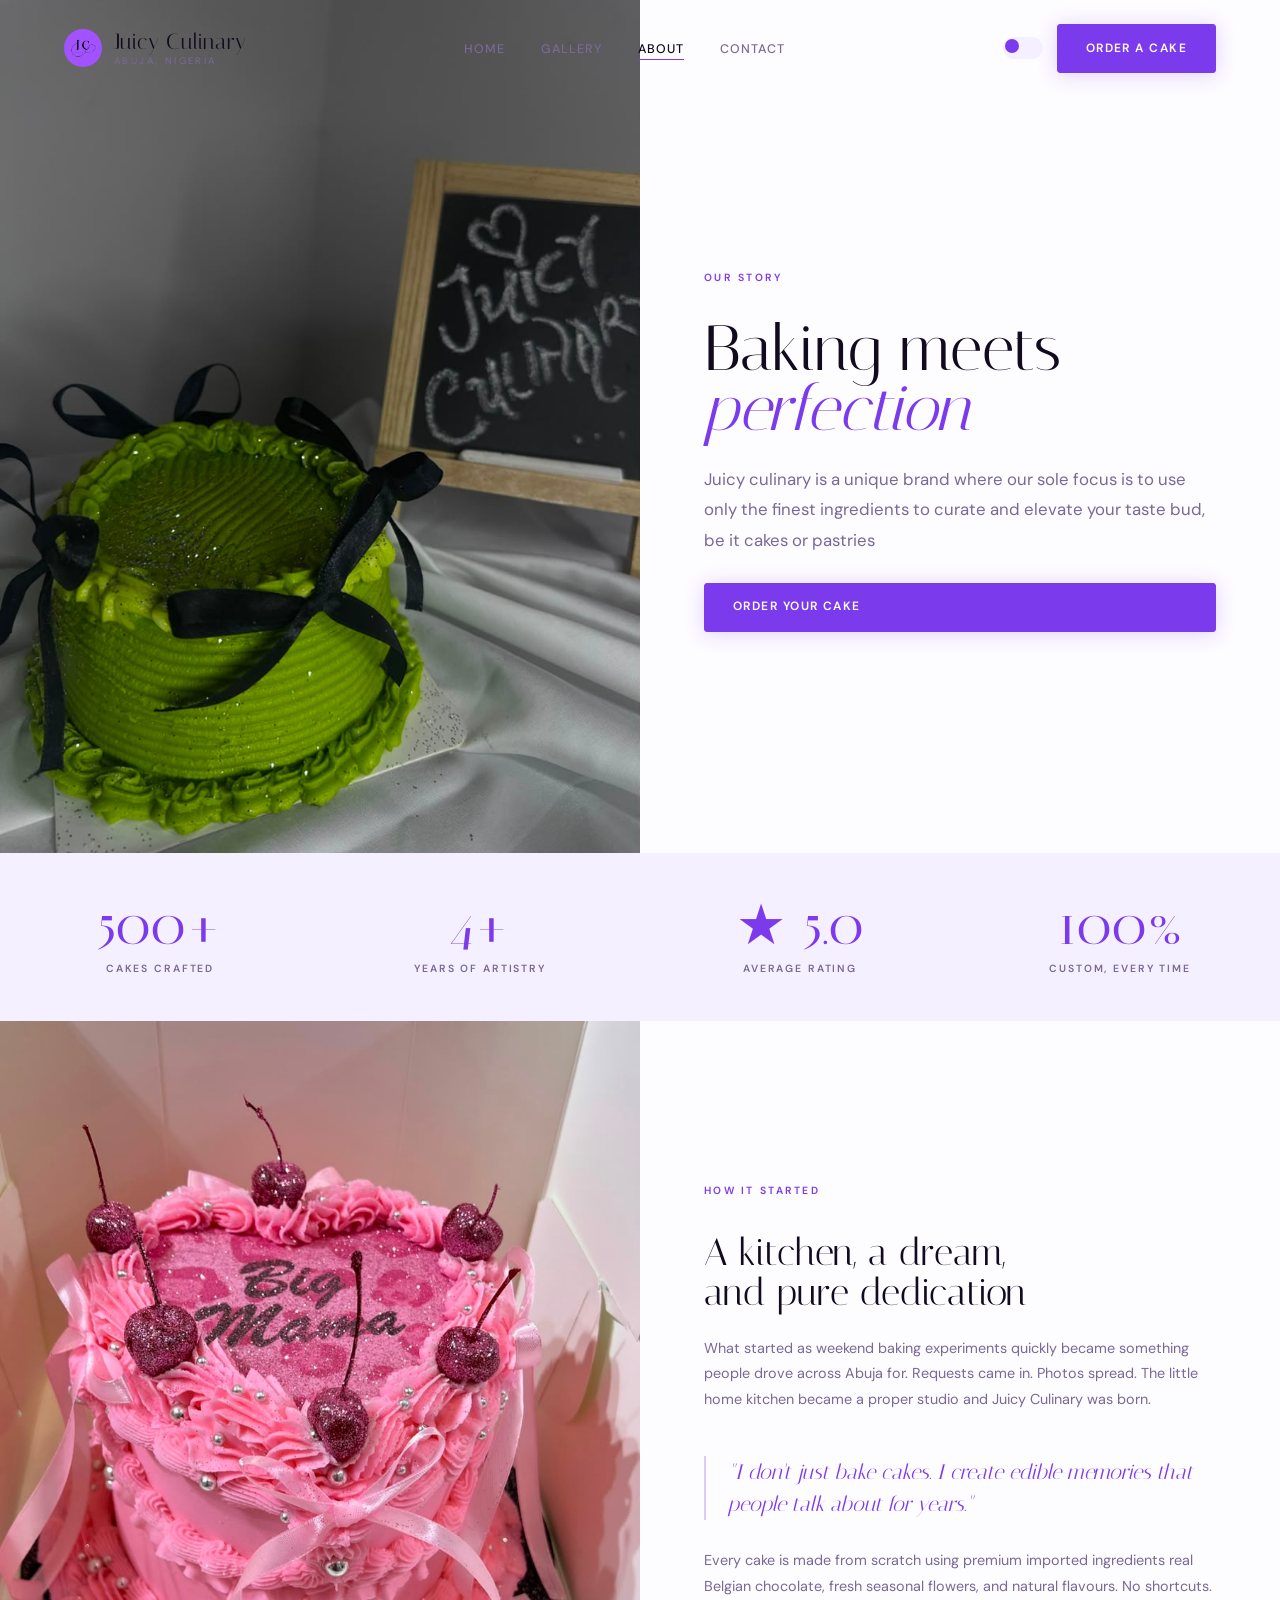
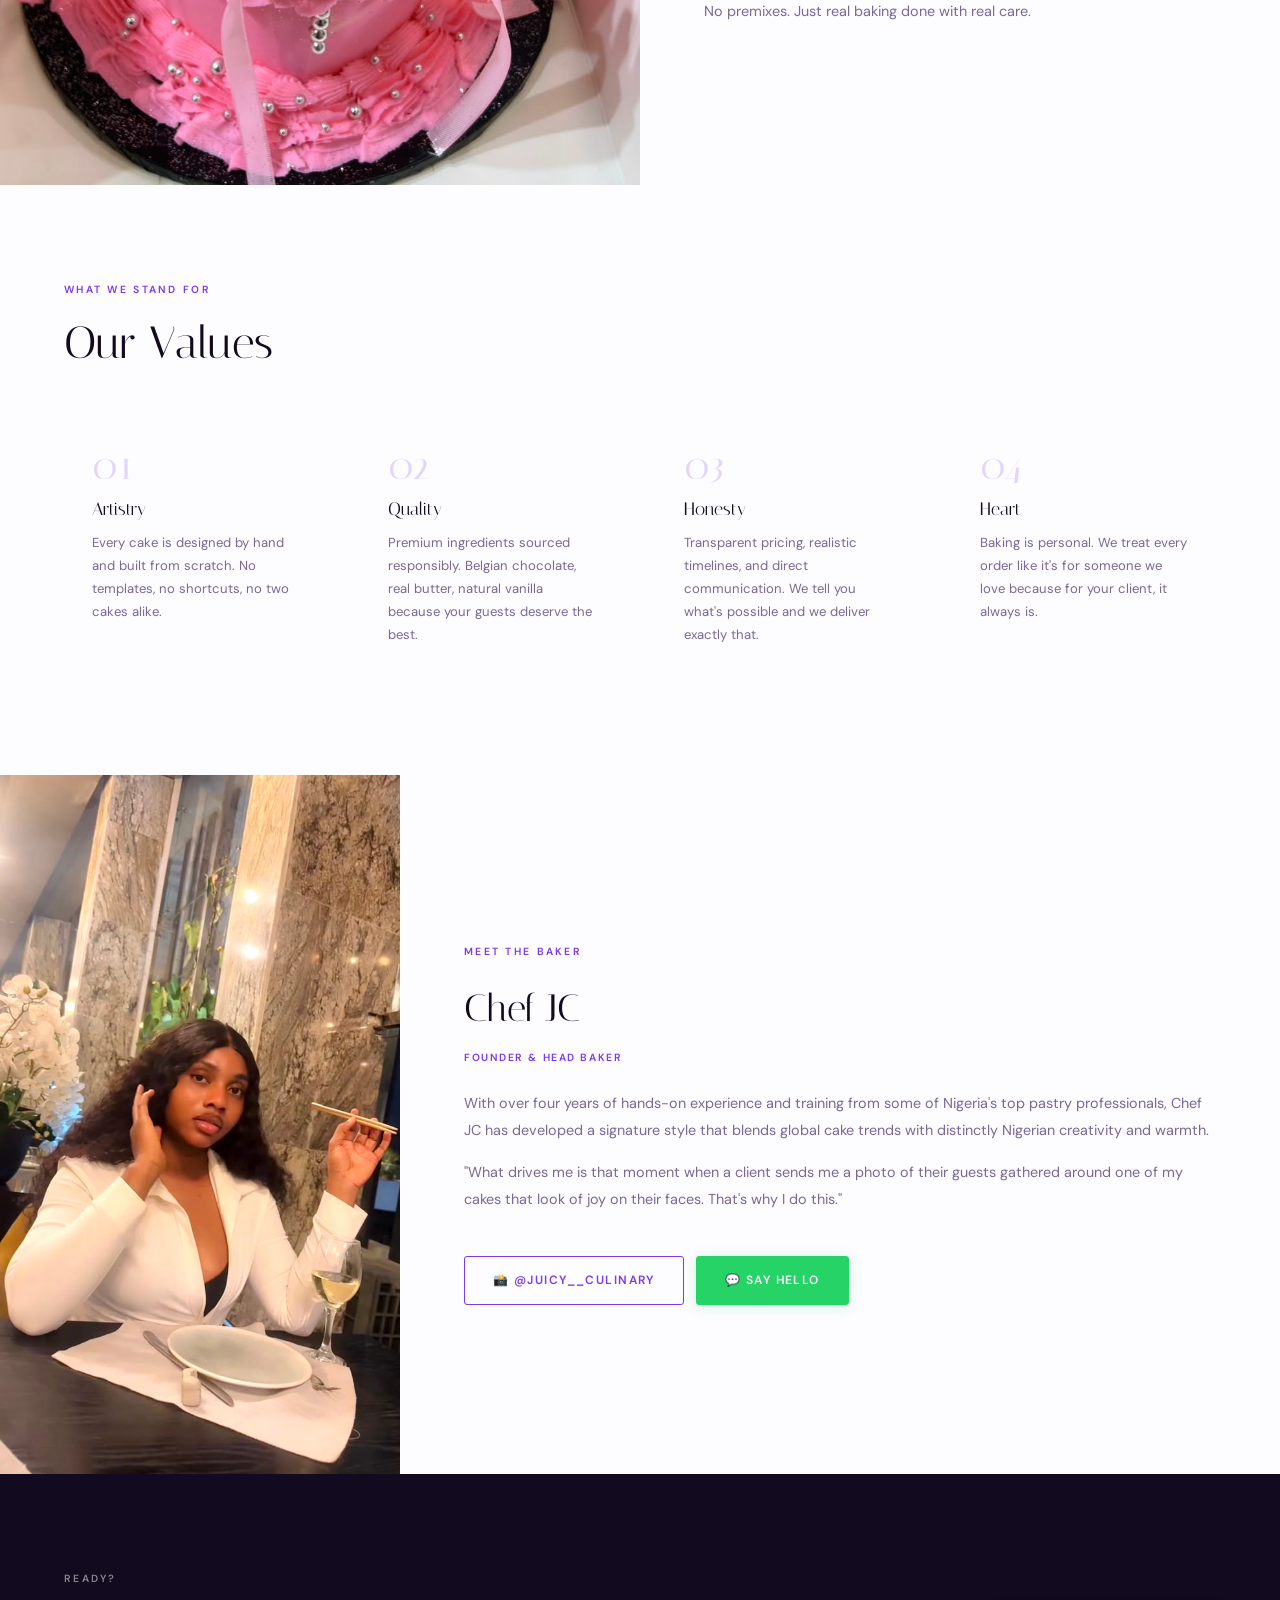
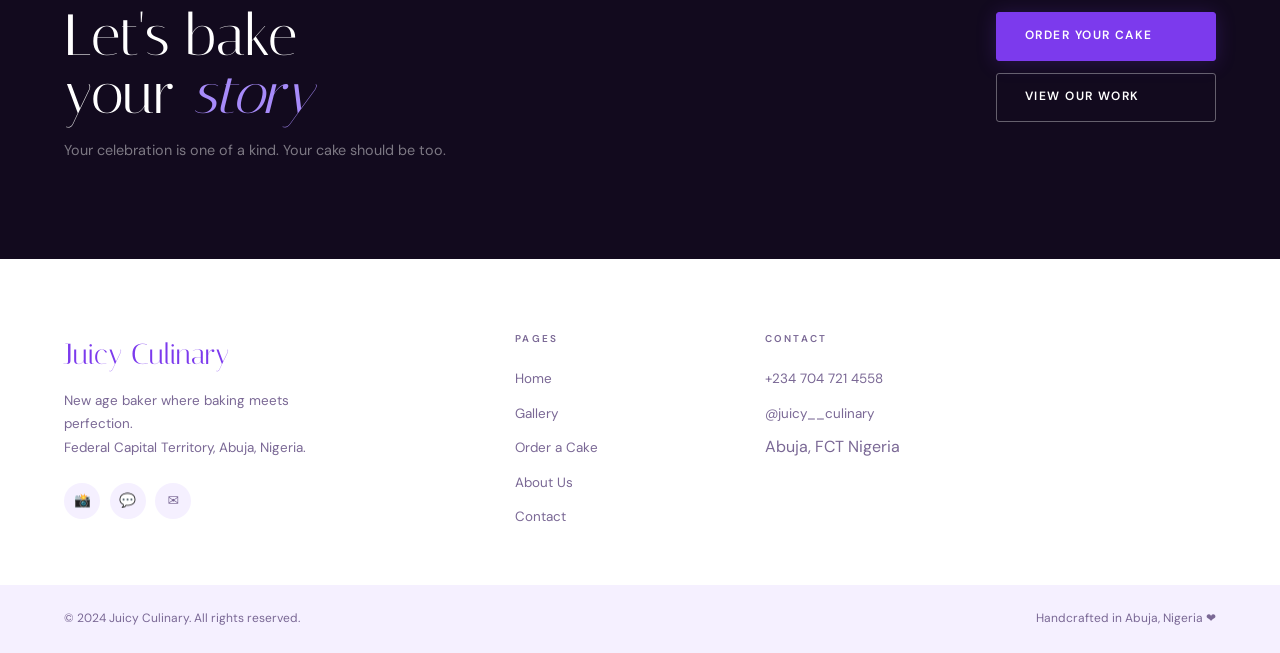
==== commit 33b035cd: "update site" ====
--- a/about.html
+++ b/about.html
@@ -1,20 +1,21 @@
 <!DOCTYPE html>
 <html lang="en" data-theme="light">
 <head>
-  <meta charset="UTF-8" />
-  <meta name="viewport" content="width=device-width, initial-scale=1.0" />
-  <title>About Us — Juicy Culinary</title>
-  <meta name="description" content="Learn the story behind Juicy Culinary — Abuja's premium custom cake brand. Meet the baker and discover our mission." />
-  <link rel="stylesheet" href="css/style.css" />
-  <link rel="preconnect" href="https://fonts.googleapis.com" />
-  <link rel="preconnect" href="https://fonts.gstatic.com" crossorigin />
+  <meta charset="UTF-8">
+  <meta name="viewport" content="width=device-width, initial-scale=1.0">
+  <title>About — Juicy Culinary</title>
+  <meta name="description" content="The story behind Juicy Culinary — Abuja's premium custom cake studio. Meet the baker and discover our mission.">
+  <link rel="preconnect" href="https://fonts.googleapis.com">
+  <link rel="preconnect" href="https://fonts.gstatic.com" crossorigin>
+  <link href="https://fonts.googleapis.com/css2?family=Italiana&family=DM+Sans:ital,opsz,wght@0,9..40,300;0,9..40,400;0,9..40,500;0,9..40,600;1,9..40,300&display=swap" rel="stylesheet">
+  <link rel="stylesheet" href="css/style.css">
 </head>
 <body>
 
 <nav class="nav">
   <a href="index.html" class="nav-logo">
-    <span class="nav-logo-name">Juicy Culinary</span>
-    <span class="nav-logo-tagline">Abuja · Since 2020</span>
+    <img src="images/logo-bg.jpg" alt="Juicy Culinary" class="nav-logo-img">
+    <div class="nav-logo-text">Juicy Culinary<span>Abuja, Nigeria</span></div>
   </a>
   <ul class="nav-links">
     <li><a href="index.html" class="nav-link">Home</a></li>
@@ -22,239 +23,195 @@
     <li><a href="about.html" class="nav-link">About</a></li>
     <li><a href="contact.html" class="nav-link">Contact</a></li>
   </ul>
-  <div class="nav-actions">
+  <div class="nav-right">
     <button class="dark-toggle" aria-label="Toggle dark mode"></button>
-    <a href="order.html" class="btn btn-primary">Order Now</a>
-    <button class="hamburger" aria-label="Open menu"><span></span><span></span><span></span></button>
+    <a href="order.html" class="btn btn-primary">Order a Cake</a>
+    <button class="hamburger" aria-label="Open menu" aria-expanded="false"><span></span><span></span><span></span></button>
   </div>
 </nav>
-
 <div class="mobile-overlay"></div>
-<div class="mobile-menu">
+<nav class="mobile-menu">
   <a href="index.html" class="mobile-menu-link">Home</a>
   <a href="gallery.html" class="mobile-menu-link">Gallery</a>
   <a href="order.html" class="mobile-menu-link">Order a Cake</a>
-  <a href="about.html" class="mobile-menu-link">About Us</a>
+  <a href="about.html" class="mobile-menu-link">About</a>
   <a href="contact.html" class="mobile-menu-link">Contact</a>
-  <a href="https://wa.me/2347047214558" class="btn btn-whatsapp" style="margin-top:1rem;">💬 WhatsApp Us</a>
+  <div class="mobile-menu-cta">
+    <a href="https://wa.me/2347047214558" target="_blank" class="btn btn-wa" style="width:100%;justify-content:center;">💬 WhatsApp Us</a>
+  </div>
+</nav>
+
+<!-- HERO SPLIT -->
+<section class="about-hero">
+
+  <div class="about-hero-photo">
+    <img src="images/cake-green-ribbon.jpg" alt="Juicy Culinary studio" loading="eager">
+  </div>
+
+  <div class="about-hero-text reveal">
+    <div class="section-label"><span class="t-label">Our Story</span></div>
+    <h1>
+      Baking meets<br><em>perfection</em>
+    </h1>
+    <p class="t-body-lg" style="margin-bottom:1.75rem">Juicy culinary is a unique brand where our sole focus is to use only the finest ingredients to curate and elevate your taste bud,
+       be it cakes or pastries
+    </p>
+    <a href="order.html" class="btn btn-primary">Order Your Cake</a>
+  </div>
+</section>
+
+<!-- STATS BAND -->
+<div class="stats-band">
+  <div class="stat-cell reveal">
+    <div class="stat-num">500+</div>
+    <div class="stat-label">Cakes Crafted</div>
+  </div>
+  <div class="stat-cell reveal d1">
+    <div class="stat-num">4+</div>
+    <div class="stat-label">Years of Artistry</div>
+  </div>
+  <div class="stat-cell reveal d2">
+    <div class="stat-num">★ 5.0</div>
+    <div class="stat-label">Average Rating</div>
+  </div>
+  <div class="stat-cell reveal d3">
+    <div class="stat-num">100%</div>
+    <div class="stat-label">Custom, Every Time</div>
+  </div>
 </div>
 
-<!-- PAGE HERO -->
-<section class="page-hero">
-  <span class="eyebrow reveal">Our Story</span>
-  <h1 class="display-lg reveal reveal-delay-1" style="margin-top:0.75rem">
-    Baking Meets<br><span class="text-gold italic">Perfection</span>
-  </h1>
-  <p class="body-lg reveal reveal-delay-2" style="max-width:55ch;margin:1rem auto 0">
-    A passion project born in Abuja that grew into one of the FCT's most trusted luxury cake brands.
-  </p>
-</section>
-
-<!-- BRAND STORY -->
+<!-- STORY SECTION -->
 <section class="about-story">
-  <div class="container">
-    <div class="about-story-grid">
-      <div class="reveal">
-        <img
-          src="https://images.unsplash.com/photo-1556909114-f6e7ad7d3136?w=800&q=80"
-          alt="Baker at work"
-          class="about-story-img"
-          loading="lazy"
-        />
-      </div>
-
-      <div class="reveal reveal-delay-1">
-        <span class="eyebrow" style="display:block;margin-bottom:0.75rem">How It Started</span>
-        <h2 class="display-md" style="margin-bottom:1.5rem">
-          A Kitchen, A Dream,<br><span class="text-gold italic">And Pure Dedication</span>
-        </h2>
-        <div class="section-divider" style="margin-bottom:2rem"></div>
-
-        <p class="body-lg" style="margin-bottom:1.5rem">
-          Juicy Culinary was born from a simple belief — that every celebration deserves a cake that's as extraordinary as the moment itself. What started as late-night baking experiments in a home kitchen quickly became a word-of-mouth sensation across Abuja.
-        </p>
-        <p class="body-md" style="margin-bottom:1.5rem">
-          Today, Juicy Culinary stands at the intersection of artistry and flavor. We've served over 500 clients across the Federal Capital Territory — from intimate birthday dinners to grand wedding receptions at Abuja's finest venues.
-        </p>
-
-        <blockquote class="about-quote">
-          "I don't just bake cakes. I create edible memories that people talk about for years."
-        </blockquote>
-
-        <p class="body-md">
-          Our signature style blends modern cake artistry with rich, indulgent flavors — using imported Belgian chocolate, real vanilla, and seasonal produce to ensure every bite is as beautiful as the presentation.
-        </p>
-      </div>
-    </div>
-  </div>
-</section>
-
-<!-- STATS STRIP -->
-<section class="stats-strip">
-  <div class="container">
-    <div class="stats-grid">
-      <div class="stat-card reveal">
-        <div class="stat-number">500+</div>
-        <div class="stat-label">Cakes Delivered</div>
-      </div>
-      <div class="stat-card reveal reveal-delay-1">
-        <div class="stat-number">4+</div>
-        <div class="stat-label">Years of Artistry</div>
-      </div>
-      <div class="stat-card reveal reveal-delay-2">
-        <div class="stat-number">100%</div>
-        <div class="stat-label">Custom Designs</div>
-      </div>
-      <div class="stat-card reveal reveal-delay-3">
-        <div class="stat-number">★ 5.0</div>
-        <div class="stat-label">Average Rating</div>
-      </div>
-    </div>
-  </div>
-</section>
-
-<!-- MISSION -->
-<section style="padding:var(--section-pad);background:var(--bg)">
-  <div class="container">
-    <div style="max-width:760px;margin:0 auto;text-align:center;">
-      <span class="eyebrow reveal" style="display:block;margin-bottom:0.75rem">Our Mission</span>
-      <h2 class="display-md reveal reveal-delay-1" style="margin-bottom:1.5rem">
-        To Make Every Celebration <span class="text-gold italic">Unforgettable</span>
-      </h2>
-      <div class="section-divider center reveal" style="margin-bottom:2rem"></div>
-      <p class="body-lg reveal reveal-delay-2" style="margin-bottom:1.5rem">
-        Our mission is to push the boundaries of what a cake can be — combining technical precision with creative artistry to produce luxury confections that look like sculptures and taste like heaven.
-      </p>
-      <p class="body-md reveal reveal-delay-3">
-        We believe luxury shouldn't come at the cost of warmth. Every order is handled personally, every client is treated like family, and every cake is made from scratch with ingredients we'd serve our own loved ones.
-      </p>
-    </div>
-
-    <!-- Core values -->
-    <div style="display:grid;grid-template-columns:repeat(auto-fit,minmax(200px,1fr));gap:2rem;margin-top:4rem">
-      <div style="text-align:center;padding:2rem 1.5rem;background:var(--surface);border:1px solid var(--border);border-radius:var(--radius-lg);" class="reveal">
-        <div style="font-size:2.5rem;margin-bottom:1rem">🎨</div>
-        <h3 style="font-family:var(--font-display);font-size:1.3rem;margin-bottom:0.5rem">Artistry</h3>
-        <p class="body-md">Every cake is designed and crafted by hand — no shortcuts, no shortcuts ever.</p>
-      </div>
-      <div style="text-align:center;padding:2rem 1.5rem;background:var(--surface);border:1px solid var(--border);border-radius:var(--radius-lg);" class="reveal reveal-delay-1">
-        <div style="font-size:2.5rem;margin-bottom:1rem">🌿</div>
-        <h3 style="font-family:var(--font-display);font-size:1.3rem;margin-bottom:0.5rem">Quality</h3>
-        <p class="body-md">Premium ingredients, sourced responsibly, used generously in every recipe.</p>
-      </div>
-      <div style="text-align:center;padding:2rem 1.5rem;background:var(--surface);border:1px solid var(--border);border-radius:var(--radius-lg);" class="reveal reveal-delay-2">
-        <div style="font-size:2.5rem;margin-bottom:1rem">❤️</div>
-        <h3 style="font-family:var(--font-display);font-size:1.3rem;margin-bottom:0.5rem">Passion</h3>
-        <p class="body-md">Baking isn't just our business — it's what gets us up before sunrise every morning.</p>
-      </div>
-      <div style="text-align:center;padding:2rem 1.5rem;background:var(--surface);border:1px solid var(--border);border-radius:var(--radius-lg);" class="reveal reveal-delay-3">
-        <div style="font-size:2.5rem;margin-bottom:1rem">🤝</div>
-        <h3 style="font-family:var(--font-display);font-size:1.3rem;margin-bottom:0.5rem">Trust</h3>
-        <p class="body-md">Transparent pricing, honest timelines, and personal communication from start to finish.</p>
-      </div>
+
+  <div class="about-story-photo reveal">
+    <img src="images/cake-butterfly.jpg" alt="Cake being decorated with fresh flowers and gold details" loading="lazy">
+  </div>
+
+  <div class="about-story-text reveal d1">
+    <div class="section-label"><span class="t-label">How It Started</span></div>
+    <h2>A kitchen, a dream,<br>and pure dedication</h2>
+
+    <p class="t-body" style="margin-bottom:1rem">
+      What started as weekend baking experiments quickly became something people drove across Abuja for. Requests came in. Photos spread. The little home kitchen became a proper studio  and Juicy Culinary was born.
+    </p>
+
+    <blockquote class="about-quote">
+      "I don't just bake cakes. I create edible memories that people talk about for years."
+    </blockquote>
+
+    <p class="t-body">
+      Every cake is made from scratch using premium imported ingredients  real Belgian chocolate, fresh seasonal flowers, and natural flavours. No shortcuts. No premixes. Just real baking done with real care.
+    </p>
+  </div>
+</section>
+
+<!-- VALUES -->
+<section class="values-section">
+  <div class="section-label reveal"><span class="t-label">What We Stand For</span></div>
+  <h2 class="t-heading reveal d1" style="margin-top:0.5rem;margin-bottom:0">Our Values</h2>
+
+  <div class="values-grid">
+    <div class="value-item reveal">
+      <div class="value-num">01</div>
+      <div class="value-title">Artistry</div>
+      <p class="value-desc">Every cake is designed by hand and built from scratch. No templates, no shortcuts, no two cakes alike.</p>
+    </div>
+    <div class="value-item reveal d1">
+      <div class="value-num">02</div>
+      <div class="value-title">Quality</div>
+      <p class="value-desc">Premium ingredients sourced responsibly. Belgian chocolate, real butter, natural vanilla  because your guests deserve the best.</p>
+    </div>
+    <div class="value-item reveal d2">
+      <div class="value-num">03</div>
+      <div class="value-title">Honesty</div>
+      <p class="value-desc">Transparent pricing, realistic timelines, and direct communication. We tell you what's possible and we deliver exactly that.</p>
+    </div>
+    <div class="value-item reveal d3">
+      <div class="value-num">04</div>
+      <div class="value-title">Heart</div>
+      <p class="value-desc">Baking is personal. We treat every order like it's for someone we love  because for your client, it always is.</p>
     </div>
   </div>
 </section>
 
 <!-- MEET THE BAKER -->
-<section class="baker-section" style="background:linear-gradient(135deg,var(--blush-light) 0%,var(--bg) 60%);">
-  <div class="container">
-    <div class="section-header text-center reveal">
-      <span class="eyebrow">The Talent Behind the Cake</span>
-      <h2 class="display-md" style="margin-top:0.75rem">Meet the <span class="text-gold italic">Baker</span></h2>
-      <div class="section-divider center"></div>
-    </div>
-
-    <div class="baker-card reveal reveal-delay-1">
-      <img
-        src="https://images.unsplash.com/photo-1622253692010-333f2da6031d?w=400&q=80"
-        alt="Head Baker at Juicy Culinary"
-        class="baker-img"
-        loading="lazy"
-      />
-      <div>
-        <div class="baker-name">Chef JC</div>
-        <div class="baker-title">Founder & Head Baker · Juicy Culinary</div>
-        <p class="baker-bio">
-          With over 4 years of dedicated cake artistry experience, Chef JC has trained under some of Nigeria's top pastry professionals and developed a signature style that blends global trends with distinctly Nigerian aesthetics.
-        </p>
-        <p class="baker-bio" style="margin-top:1rem">
-          "I believe every person deserves a cake that tells their story. When a client sends me a photo of their guests gathered around one of my cakes — that's what drives me. That moment is my favourite part of this entire journey."
-        </p>
-        <div style="display:flex;gap:0.75rem;margin-top:1.5rem;flex-wrap:wrap">
-          <a href="https://instagram.com/juicy__culinary" target="_blank" class="btn btn-outline" style="font-size:0.75rem;padding:0.6rem 1.2rem">📸 @juicy__culinary</a>
-          <a href="https://wa.me/2347047214558" target="_blank" class="btn btn-whatsapp" style="font-size:0.75rem;padding:0.6rem 1.2rem">💬 Send a Message</a>
-        </div>
-      </div>
+<section class="baker-section">
+
+  <div class="baker-photo">
+    <img src="images/JC.jpg" alt="Chef JC — Founder of Juicy Culinary" loading="lazy">
+  </div>
+
+  <div class="baker-text reveal">
+    <div class="section-label"><span class="t-label">Meet the Baker</span></div>
+    <h2>Chef JC</h2>
+    <p class="t-label" style="color:var(--purple);margin-bottom:1.5rem;letter-spacing:0.15em">Founder & Head Baker</p>
+
+    <p class="baker-bio">
+      With over four years of hands-on experience and training from some of Nigeria's top pastry professionals, Chef JC has developed a signature style that blends global cake trends with distinctly Nigerian creativity and warmth.
+    </p>
+    <p class="baker-bio">
+      "What drives me is that moment when a client sends me a photo of their guests gathered around one of my cakes  that look of joy on their faces. That's why I do this."
+    </p>
+
+    <div style="display:flex;gap:0.75rem;margin-top:1.75rem;flex-wrap:wrap">
+      <a href="https://instagram.com/juicy__culinary" target="_blank" rel="noopener" class="btn btn-outline">📸 @juicy__culinary</a>
+      <a href="https://wa.me/2347047214558" target="_blank" rel="noopener" class="btn btn-wa">💬 Say Hello</a>
     </div>
   </div>
 </section>
 
 <!-- CTA -->
 <section class="cta-banner">
-  <div class="container">
-    <span class="eyebrow">Ready to Order?</span>
-    <h2 class="display-lg" style="color:white;margin:0.75rem 0 1.25rem">
-      Let's Bake Your <span style="color:var(--gold-light);font-style:italic">Story</span>
-    </h2>
-    <p class="body-lg" style="color:rgba(255,255,255,0.7);max-width:50ch;margin:0 auto 2.5rem">
-      Your celebration is one of a kind. Your cake should be too.
-    </p>
-    <div class="cta-banner-actions">
-      <a href="order.html" class="btn btn-primary">Order Your Cake</a>
-      <a href="gallery.html" class="btn btn-outline" style="border-color:rgba(255,255,255,0.4);color:white">View Our Work</a>
-    </div>
-  </div>
-</section>
-
-<!-- Footer -->
+  <div class="reveal">
+    <div class="section-label" style="--rule-color:rgba(255,255,255,0.2)">
+      <span class="t-label" style="color:rgba(255,255,255,0.5)">Ready?</span>
+    </div>
+    <h2>Let's bake<br>your <em>story</em></h2>
+    <p>Your celebration is one of a kind. Your cake should be too.</p>
+  </div>
+  <div class="cta-banner-actions reveal d1">
+    <a href="order.html" class="btn btn-primary">Order Your Cake</a>
+    <a href="gallery.html" class="btn btn-ghost-white">View Our Work</a>
+  </div>
+</section>
+
 <footer class="footer">
-  <div class="container">
-    <div class="footer-grid">
-      <div class="footer-brand">
-        <div class="footer-brand-name">Juicy Culinary</div>
-        <p class="footer-brand-desc">New age baker where baking meets perfection ❤️<br>Federal Capital Territory, Abuja.</p>
-        <div class="footer-social">
-          <a href="https://instagram.com/juicy__culinary" target="_blank" aria-label="Instagram">📸</a>
-          <a href="https://wa.me/2347047214558" target="_blank" aria-label="WhatsApp">💬</a>
-          <a href="mailto:hello@juicyculinary.com" aria-label="Email">✉️</a>
-        </div>
+  <div class="footer-main">
+    <div class="footer-brand">
+      <div class="footer-brand-name">Juicy Culinary</div>
+      <p class="footer-brand-desc">New age baker where baking meets perfection.<br>Federal Capital Territory, Abuja, Nigeria.</p>
+      <div class="footer-socials">
+        <a href="https://instagram.com/juicy__culinary" target="_blank" rel="noopener" class="footer-social-link" aria-label="Instagram">📸</a>
+        <a href="https://wa.me/2347047214558" target="_blank" rel="noopener" class="footer-social-link" aria-label="WhatsApp">💬</a>
+        <a href="mailto:hello@Juicyculinary@gmail.com" class="footer-social-link" aria-label="Email">✉️</a>
       </div>
-      <div>
-        <div class="footer-heading">Quick Links</div>
-        <ul class="footer-links">
-          <li><a href="index.html">Home</a></li>
-          <li><a href="gallery.html">Gallery</a></li>
-          <li><a href="order.html">Order a Cake</a></li>
-          <li><a href="about.html">About Us</a></li>
-        </ul>
-      </div>
-      <div>
-        <div class="footer-heading">Services</div>
-        <ul class="footer-links">
-          <li><a href="gallery.html">Birthday Cakes</a></li>
-          <li><a href="gallery.html">Wedding Cakes</a></li>
-          <li><a href="gallery.html">Cupcakes</a></li>
-          <li><a href="gallery.html">Dessert Boxes</a></li>
-        </ul>
-      </div>
-      <div>
-        <div class="footer-heading">Contact</div>
-        <ul class="footer-links">
-          <li><a href="https://wa.me/2347047214558">+234 704 721 4558</a></li>
-          <li><a href="https://instagram.com/juicy__culinary">@juicy__culinary</a></li>
-          <li><span style="color:rgba(255,255,255,0.5)">Abuja, FCT Nigeria</span></li>
-        </ul>
-      </div>
-    </div>
-    <div class="footer-bottom">
-      <span>© 2024 Juicy Culinary. All rights reserved.</span>
-      <span>Crafted with ❤️ in Abuja, Nigeria</span>
-    </div>
+    </div>
+    <div>
+      <div class="footer-col-title">Pages</div>
+      <ul class="footer-col-links">
+        <li><a href="index.html">Home</a></li>
+        <li><a href="gallery.html">Gallery</a></li>
+        <li><a href="order.html">Order a Cake</a></li>
+        <li><a href="about.html">About Us</a></li>
+        <li><a href="contact.html">Contact</a></li>
+      </ul>
+    </div>
+    <div>
+      <div class="footer-col-title">Contact</div>
+      <ul class="footer-col-links">
+        <li><a href="https://wa.me/2347047214558">+234 704 721 4558</a></li>
+        <li><a href="https://instagram.com/juicy__culinary">@juicy__culinary</a></li>
+        <li><span style="color:var(--ink-soft)">Abuja, FCT Nigeria</span></li>
+      </ul>
+    </div>
+  </div>
+  <div class="footer-bottom">
+    <span>© 2024 Juicy Culinary. All rights reserved.</span>
+    <span>Handcrafted in Abuja, Nigeria ❤️</span>
   </div>
 </footer>
 
-<button class="back-to-top" aria-label="Back to top">↑</button>
+<button class="back-top" aria-label="Back to top">↑</button>
 <script src="js/script.js"></script>
 </body>
 </html>
--- a/css/style.css
+++ b/css/style.css
@@ -1,1419 +1,2197 @@
-/* ============================================================
-   JUICY CULINARY — Premium Bakery
-   Design System: Ivory + Purple + Gold luxury aesthetic
-   ============================================================ */
-
-/* ---------- CSS Custom Properties ---------- */
-:root {
-  /* Colors */
-  --ivory:        #FDFAFF;
-  --white:        #FFFFFF;
-  --blush:        #C084FC;
-  --blush-light:  #F3E8FF;
-  --blush-dark:   #9333EA;
-  --gold:         #D4AF37;
-  --gold-light:   #F0D882;
-  --gold-dark:    #A8851A;
-  --charcoal:     #1A0A2E;
-  --brown:        #3B1F6B;
-  --warm-gray:    #7C6A99;
-  --light-gray:   #F0EAFA;
-  --border:       rgba(192, 132, 252, 0.28);
-
-  /* Dark mode */
-  --bg:           var(--ivory);
-  --surface:      var(--white);
-  --text-primary: var(--charcoal);
-  --text-secondary: var(--warm-gray);
-  --nav-bg:       rgba(253, 250, 255, 0.95);
-
-  /* Typography */
-  --font-display: 'Cormorant Garamond', 'Playfair Display', Georgia, serif;
-  --font-body:    'Jost', 'DM Sans', system-ui, sans-serif;
-
-  /* Spacing */
-  --section-pad:  7rem 5vw;
-  --radius-sm:    6px;
-  --radius-md:    14px;
-  --radius-lg:    28px;
-  --radius-pill:  100px;
-
-  /* Transitions */
-  --ease:         cubic-bezier(0.25, 0.46, 0.45, 0.94);
-  --ease-bounce:  cubic-bezier(0.34, 1.56, 0.64, 1);
-}
-
-/* Dark mode */
-[data-theme="dark"] {
-  --ivory:        #0F0A1A;
-  --bg:           #0F0A1A;
-  --surface:      #1C1030;
-  --text-primary: #F0E8FF;
-  --text-secondary: #A98DC8;
-  --nav-bg:       rgba(15, 10, 26, 0.97);
-  --light-gray:   #251540;
-  --border:       rgba(192, 132, 252, 0.2);
-}
-
-/* ---------- Reset & Base ---------- */
-*, *::before, *::after { box-sizing: border-box; margin: 0; padding: 0; }
+/*
+ * ============================================================
+ * JUICY CULINARY — style.css
+ * Luxury cake boutique · Abuja, Nigeria
+ * ============================================================
+ *
+ * TABLE OF CONTENTS
+ * 1.  Design tokens
+ * 2.  Reset & base
+ * 3.  Typography
+ * 4.  Navigation
+ * 5.  Buttons
+ * 6.  Utilities
+ * 7.  HOME — Hero
+ * 8.  HOME — Marquee strip
+ * 9.  HOME — Editorial feature
+ * 10. HOME — Categories
+ * 11. HOME — Why choose us
+ * 12. HOME — Price estimator
+ * 13. HOME — Testimonials
+ * 14. HOME — Instagram preview
+ * 15. HOME — CTA banner
+ * 16. Footer
+ * 17. GALLERY page
+ * 18. ORDER page
+ * 19. ABOUT page
+ * 20. CONTACT page
+ * 21. Lightbox
+ * 22. Modals
+ * 23. Scroll reveal
+ * 24. Back to top
+ * 25. Dark mode
+ * 26. Responsive
+ * ============================================================
+ */
+
+
+/* ============================================================
+   1. DESIGN TOKENS
+   ============================================================ */
+
+   :root {
+    /* Brand purple — pulled from JC logo */
+    --purple:       #7C3AED;
+    --purple-dark:  #5B21B6;
+    --purple-deep:  #3B0E8C;
+    --purple-pale:  #F5F0FF;
+    --purple-mid:   #EDE5FF;
+  
+    /* Ink — near-black with purple undertone */
+    --ink:          #120A1E;
+    --ink-mid:      #4A3665;
+    --ink-soft:     #7A6895;
+  
+    /* Surface */
+    --cream:        #FDFCFF;
+    --white:        #FFFFFF;
+    --rule-color:   rgba(124, 58, 237, 0.08);
+  
+    /* Gold accent */
+    --gold:         #C9A84C;
+    --gold-light:   #E8CC80;
+  
+    /* Semantic */
+    --bg:           var(--cream);
+    --surface:      var(--white);
+    --border:       var(--rule-color);
+    --text:         var(--ink);
+    --text-muted:   var(--ink-soft);
+  
+    /* Typography */
+    --font-display: 'Italiana', Georgia, serif;
+    --font-body:    'DM Sans', system-ui, -apple-system, sans-serif;
+  
+    /* Spacing scale */
+    --space-xs:  0.5rem;
+    --space-sm:  1rem;
+    --space-md:  2rem;
+    --space-lg:  4rem;
+    --space-xl:  7rem;
+  
+    /* Radii — kept minimal for editorial feel */
+    --radius-sm: 3px;
+    --radius-md: 6px;
+  
+    /* Easing */
+    --ease:         cubic-bezier(0.25, 0.46, 0.45, 0.94);
+    --ease-out:     cubic-bezier(0.0, 0.0, 0.2, 1);
+    --ease-spring:  cubic-bezier(0.34, 1.56, 0.64, 1);
+  }
+  
+  
+/* ============================================================
+   2. RESET & BASE
+   ============================================================ */
+
+*, *::before, *::after {
+  box-sizing: border-box;
+  margin: 0;
+  padding: 0;
+}
 
 html {
   scroll-behavior: smooth;
-  font-size: 16px;
   -webkit-text-size-adjust: 100%;
+  hanging-punctuation: first last;
 }
 
 body {
   font-family: var(--font-body);
   background: var(--bg);
-  color: var(--text-primary);
+  color: var(--text);
   line-height: 1.65;
-  transition: background 0.35s var(--ease), color 0.35s var(--ease);
   overflow-x: hidden;
-}
-
-img { max-width: 100%; display: block; }
-a { text-decoration: none; color: inherit; }
+  -webkit-font-smoothing: antialiased;
+  -moz-osx-font-smoothing: grayscale;
+  transition: background 0.3s, color 0.3s;
+}
+
+img {
+  display: block;
+  max-width: 100%;
+  height: auto;
+}
+
+a { color: inherit; text-decoration: none; }
 ul { list-style: none; }
 button { cursor: pointer; border: none; background: none; font-family: inherit; }
 input, textarea, select { font-family: inherit; }
-
-/* Google Fonts Import */
-@import url('https://fonts.googleapis.com/css2?family=Cormorant+Garamond:ital,wght@0,300;0,400;0,600;1,300;1,400&family=Jost:wght@300;400;500;600&display=swap');
-
-/* ---------- Typography Scale ---------- */
-.display-xl  { font-family: var(--font-display); font-size: clamp(3.5rem, 8vw, 7.5rem); font-weight: 300; line-height: 1.05; letter-spacing: -0.02em; }
-.display-lg  { font-family: var(--font-display); font-size: clamp(2.8rem, 5vw, 5rem); font-weight: 300; line-height: 1.1; }
-.display-md  { font-family: var(--font-display); font-size: clamp(2rem, 3.5vw, 3.2rem); font-weight: 400; line-height: 1.2; }
-.display-sm  { font-family: var(--font-display); font-size: clamp(1.5rem, 2.5vw, 2.2rem); font-weight: 400; line-height: 1.3; }
-.eyebrow     { font-family: var(--font-body); font-size: 0.72rem; font-weight: 500; letter-spacing: 0.22em; text-transform: uppercase; color: var(--gold); }
-.body-lg     { font-size: 1.1rem; line-height: 1.75; color: var(--text-secondary); }
-.body-md     { font-size: 0.95rem; line-height: 1.7; color: var(--text-secondary); }
-
-/* ---------- Utility Classes ---------- */
-.container  { max-width: 1200px; margin: 0 auto; padding: 0 5vw; }
-.text-center { text-align: center; }
-.text-gold  { color: var(--gold); }
-.italic     { font-style: italic; }
-
-/* Gold underline decoration */
-.underline-gold {
-  position: relative;
-  display: inline-block;
-}
-.underline-gold::after {
-  content: '';
-  position: absolute;
-  bottom: -6px;
-  left: 0;
-  width: 100%;
-  height: 1.5px;
-  background: linear-gradient(90deg, var(--gold), var(--gold-light), transparent);
-}
-
-/* ---------- Buttons ---------- */
-.btn {
-  display: inline-flex;
-  align-items: center;
-  gap: 0.5rem;
-  padding: 0.875rem 2rem;
-  border-radius: var(--radius-pill);
-  font-family: var(--font-body);
-  font-size: 0.82rem;
-  font-weight: 500;
-  letter-spacing: 0.12em;
+address { font-style: normal; }
+
+
+/* ============================================================
+   3. TYPOGRAPHY
+   ============================================================ */
+
+/* Import from Google Fonts — placed in <head> for performance */
+/* @import url('https://fonts.googleapis.com/css2?family=Italiana&family=DM+Sans:ital,opsz,wght@0,9..40,300;0,9..40,400;0,9..40,500;0,9..40,600;1,9..40,300&display=swap'); */
+
+.t-hero {
+  font-family: var(--font-display);
+  font-size: clamp(3.8rem, 8vw, 9rem);
+  font-weight: 400;
+  line-height: 0.95;
+  letter-spacing: -0.01em;
+}
+
+.t-display {
+  font-family: var(--font-display);
+  font-size: clamp(2.8rem, 5vw, 6rem);
+  font-weight: 400;
+  line-height: 1.0;
+  letter-spacing: -0.01em;
+}
+
+.t-heading {
+  font-family: var(--font-display);
+  font-size: clamp(2rem, 3.5vw, 3.8rem);
+  font-weight: 400;
+  line-height: 1.05;
+}
+
+.t-subheading {
+  font-family: var(--font-display);
+  font-size: clamp(1.5rem, 2.5vw, 2.5rem);
+  font-weight: 400;
+  line-height: 1.15;
+}
+
+.t-body-lg { font-size: 1.05rem; line-height: 1.8; color: var(--text-muted); }
+.t-body    { font-size: 0.9rem;  line-height: 1.75; color: var(--text-muted); }
+.t-small   { font-size: 0.78rem; line-height: 1.6; color: var(--text-muted); }
+
+.t-label {
+  font-size: 0.65rem;
+  font-weight: 600;
+  letter-spacing: 0.22em;
   text-transform: uppercase;
-  transition: all 0.3s var(--ease);
-  cursor: pointer;
-}
-
-.btn-primary {
-  background: linear-gradient(135deg, var(--gold) 0%, var(--gold-dark) 100%);
-  color: var(--white);
-  box-shadow: 0 4px 20px rgba(212, 175, 55, 0.35);
-}
-.btn-primary:hover {
-  transform: translateY(-2px);
-  box-shadow: 0 8px 30px rgba(212, 175, 55, 0.5);
-}
-
-.btn-outline {
-  border: 1.5px solid var(--gold);
-  color: var(--gold);
-  background: transparent;
-}
-.btn-outline:hover {
-  background: var(--gold);
-  color: var(--white);
-  transform: translateY(-2px);
-}
-
-.btn-whatsapp {
-  background: linear-gradient(135deg, #25D366, #128C7E);
-  color: var(--white);
-  box-shadow: 0 4px 20px rgba(37, 211, 102, 0.35);
-}
-.btn-whatsapp:hover {
-  transform: translateY(-2px);
-  box-shadow: 0 8px 30px rgba(37, 211, 102, 0.5);
-}
-
-.btn-blush {
-  background: linear-gradient(135deg, var(--blush) 0%, var(--blush-dark) 100%);
-  color: var(--charcoal);
-}
-.btn-blush:hover { transform: translateY(-2px); }
-
-/* ---------- Navigation ---------- */
+  color: var(--purple);
+}
+
+.t-italic { font-style: italic; }
+
+.t-purple { color: var(--purple); }
+.t-gold   { color: var(--gold); }
+.t-muted  { color: var(--text-muted); }
+.t-white  { color: #fff; }
+
+
+/* ============================================================
+   4. NAVIGATION
+   ============================================================ */
+
 .nav {
   position: fixed;
-  top: 0;
-  left: 0;
-  right: 0;
-  z-index: 1000;
-  padding: 1.25rem 5vw;
+  top: 0; left: 0; right: 0;
+  z-index: 900;
   display: flex;
   align-items: center;
   justify-content: space-between;
-  background: var(--nav-bg);
-  backdrop-filter: blur(20px);
-  -webkit-backdrop-filter: blur(20px);
-  border-bottom: 1px solid transparent;
-  transition: all 0.4s var(--ease);
+  padding: 1.5rem 5vw;
+  transition: padding 0.35s var(--ease),
+              background 0.35s,
+              box-shadow 0.35s;
 }
 
 .nav.scrolled {
-  padding: 0.9rem 5vw;
-  border-bottom-color: var(--border);
-  box-shadow: 0 4px 40px rgba(0,0,0,0.06);
-}
-
+  padding: 1rem 5vw;
+  background: rgba(253, 252, 255, 0.96);
+  backdrop-filter: blur(20px) saturate(1.2);
+  -webkit-backdrop-filter: blur(20px) saturate(1.2);
+  box-shadow: 0 1px 40px rgba(18, 10, 30, 0.05);
+}
+
+/* Logo area */
 .nav-logo {
   display: flex;
-  flex-direction: column;
+  align-items: center;
+  gap: 0.75rem;
+}
+
+.nav-logo-img {
+  width: 38px;
+  height: 38px;
+  border-radius: 50%;
+  object-fit: cover;
+  flex-shrink: 0;
+}
+
+.nav-logo-text {
+  font-family: var(--font-display);
+  font-size: 1.4rem;
+  color: var(--ink);
+  letter-spacing: 0.01em;
   line-height: 1;
 }
-.nav-logo-name {
-  font-family: var(--font-display);
-  font-size: 1.6rem;
-  font-weight: 600;
-  color: var(--text-primary);
-  letter-spacing: -0.01em;
-}
-.nav-logo-tagline {
-  font-size: 0.62rem;
+
+.nav-logo-text span {
+  display: block;
+  font-family: var(--font-body);
+  font-size: 0.6rem;
+  font-weight: 400;
   letter-spacing: 0.25em;
   text-transform: uppercase;
-  color: var(--gold);
-  margin-top: 1px;
-}
-
+  color: var(--ink-soft);
+  margin-top: 2px;
+}
+
+/* Nav links */
 .nav-links {
   display: flex;
   align-items: center;
-  gap: 2.5rem;
-}
+  gap: 2.25rem;
+}
+
 .nav-link {
-  font-size: 0.8rem;
+  font-size: 0.78rem;
   font-weight: 500;
-  letter-spacing: 0.12em;
+  letter-spacing: 0.08em;
   text-transform: uppercase;
-  color: var(--text-secondary);
+  color: var(--ink-soft);
+  position: relative;
   transition: color 0.2s;
-  position: relative;
-}
+  padding-bottom: 2px;
+}
+
 .nav-link::after {
   content: '';
   position: absolute;
-  bottom: -3px;
-  left: 0;
-  width: 0;
-  height: 1px;
-  background: var(--gold);
-  transition: width 0.3s var(--ease);
-}
-.nav-link:hover, .nav-link.active { color: var(--text-primary); }
-.nav-link:hover::after, .nav-link.active::after { width: 100%; }
-
-.nav-actions {
+  bottom: -1px; left: 0;
+  width: 0; height: 1px;
+  background: var(--purple);
+  transition: width 0.25s var(--ease);
+}
+
+.nav-link:hover,
+.nav-link.active { color: var(--ink); }
+
+.nav-link:hover::after,
+.nav-link.active::after { width: 100%; }
+
+/* Nav right side */
+.nav-right {
   display: flex;
   align-items: center;
-  gap: 1rem;
+  gap: 0.875rem;
 }
 
 /* Dark mode toggle */
 .dark-toggle {
-  width: 42px;
-  height: 24px;
-  border-radius: var(--radius-pill);
-  background: var(--light-gray);
-  border: 1.5px solid var(--border);
+  width: 40px; height: 22px;
+  border-radius: 11px;
+  background: var(--purple-pale);
   position: relative;
+  cursor: pointer;
   transition: background 0.3s;
   flex-shrink: 0;
 }
+
 .dark-toggle::after {
   content: '';
   position: absolute;
-  top: 2px;
-  left: 2px;
-  width: 16px;
-  height: 16px;
+  top: 2px; left: 2px;
+  width: 14px; height: 14px;
   border-radius: 50%;
-  background: var(--gold);
-  transition: transform 0.3s var(--ease-bounce);
-}
+  background: var(--purple);
+  transition: transform 0.3s var(--ease-spring);
+}
+
+[data-theme="dark"] .dark-toggle { background: var(--purple-dark); }
 [data-theme="dark"] .dark-toggle::after { transform: translateX(18px); }
 
+/* Hamburger */
 .hamburger {
   display: none;
   flex-direction: column;
   gap: 5px;
-  padding: 4px;
-}
+  padding: 5px;
+  cursor: pointer;
+}
+
 .hamburger span {
   display: block;
-  width: 22px;
-  height: 1.5px;
-  background: var(--text-primary);
-  transition: all 0.3s var(--ease);
+  width: 22px; height: 1.5px;
+  background: var(--ink);
   border-radius: 2px;
-}
-.hamburger.open span:nth-child(1) { transform: rotate(45deg) translate(5px, 5px); }
-.hamburger.open span:nth-child(2) { opacity: 0; }
-.hamburger.open span:nth-child(3) { transform: rotate(-45deg) translate(5px, -5px); }
-
-/* Mobile menu */
+  transition: transform 0.3s var(--ease), opacity 0.3s;
+}
+
+.hamburger.open span:nth-child(1) { transform: rotate(45deg) translate(4.5px, 4.5px); }
+.hamburger.open span:nth-child(2) { opacity: 0; width: 0; }
+.hamburger.open span:nth-child(3) { transform: rotate(-45deg) translate(4.5px, -4.5px); }
+
+/* Mobile overlay */
+.mobile-overlay {
+  position: fixed; inset: 0; z-index: 898;
+  background: rgba(18, 10, 30, 0.45);
+  opacity: 0; pointer-events: none;
+  transition: opacity 0.35s;
+  backdrop-filter: blur(6px);
+}
+.mobile-overlay.open { opacity: 1; pointer-events: all; }
+
+/* Mobile drawer */
 .mobile-menu {
   position: fixed;
-  top: 0;
-  right: -100%;
-  width: min(320px, 85vw);
-  height: 100vh;
+  top: 0; right: -110%; z-index: 899;
+  width: min(300px, 82vw); height: 100vh;
   background: var(--surface);
-  z-index: 999;
-  padding: 6rem 2.5rem 3rem;
+  padding: 5.5rem 2rem 2.5rem;
   display: flex;
   flex-direction: column;
-  gap: 2rem;
-  box-shadow: -10px 0 60px rgba(0,0,0,0.12);
   transition: right 0.4s var(--ease);
-}
+  box-shadow: -24px 0 80px rgba(18,10,30,0.12);
+}
+
 .mobile-menu.open { right: 0; }
+
 .mobile-menu-link {
   font-family: var(--font-display);
-  font-size: 2rem;
-  font-weight: 300;
-  color: var(--text-primary);
-  border-bottom: 1px solid var(--border);
-  padding-bottom: 1rem;
-  transition: color 0.2s, padding-left 0.2s;
-}
-.mobile-menu-link:hover { color: var(--gold); padding-left: 0.5rem; }
-.mobile-overlay {
-  position: fixed;
-  inset: 0;
-  background: rgba(0,0,0,0.4);
-  z-index: 998;
-  opacity: 0;
-  pointer-events: none;
-  transition: opacity 0.4s;
-  backdrop-filter: blur(4px);
-}
-.mobile-overlay.open { opacity: 1; pointer-events: all; }
-
-/* ---------- Hero ---------- */
-.hero {
-  min-height: 100vh;
+  font-size: 2.2rem;
+  font-weight: 400;
+  color: var(--ink);
+  padding: 0.65rem 0;
+  transition: color 0.2s, padding-left 0.25s;
+  display: block;
+}
+
+.mobile-menu-link:hover { color: var(--purple); padding-left: 0.4rem; }
+
+.mobile-menu-cta {
+  margin-top: auto;
+  padding-top: 1.5rem;
+}
+
+
+/* ============================================================
+   5. BUTTONS
+   ============================================================ */
+
+.btn {
+  display: inline-flex;
+  align-items: center;
+  gap: 0.45rem;
+  font-family: var(--font-body);
+  font-size: 0.75rem;
+  font-weight: 600;
+  letter-spacing: 0.12em;
+  text-transform: uppercase;
+  border-radius: var(--radius-sm);
+  padding: 0.85rem 1.75rem;
+  cursor: pointer;
+  transition: all 0.25s var(--ease);
+  white-space: nowrap;
+  border: 1.5px solid transparent;
+}
+
+/* Primary — filled purple */
+.btn-primary {
+  background: var(--purple);
+  color: #fff;
+  border-color: var(--purple);
+  box-shadow: 0 2px 20px rgba(124, 58, 237, 0.22);
+}
+.btn-primary:hover {
+  background: var(--purple-dark);
+  border-color: var(--purple-dark);
+  box-shadow: 0 6px 28px rgba(124, 58, 237, 0.35);
+  transform: translateY(-1px);
+}
+
+/* Outline — bordered purple */
+.btn-outline {
+  background: transparent;
+  color: var(--purple);
+  border-color: var(--purple);
+}
+.btn-outline:hover {
+  background: var(--purple);
+  color: #fff;
+  transform: translateY(-1px);
+}
+
+/* Ghost — for dark backgrounds */
+.btn-ghost-white {
+  background: transparent;
+  color: #fff;
+  border-color: rgba(255,255,255,0.35);
+}
+.btn-ghost-white:hover {
+  background: rgba(255,255,255,0.1);
+  border-color: rgba(255,255,255,0.7);
+}
+
+/* WhatsApp */
+.btn-wa {
+  background: #25D366;
+  color: #fff;
+  border-color: #25D366;
+  box-shadow: 0 2px 14px rgba(37, 211, 102, 0.2);
+}
+.btn-wa:hover {
+  background: #1EB859;
+  border-color: #1EB859;
+  transform: translateY(-1px);
+}
+
+
+/* ============================================================
+   6. UTILITIES
+   ============================================================ */
+
+.container {
+  max-width: 1200px;
+  margin: 0 auto;
+  padding: 0 5vw;
+}
+
+/* Decorative rule — use only where structurally meaningful */
+.rule {
+  height: 1px;
+  background: var(--border);
+  border: none;
+}
+
+/* Section label pattern */
+.section-label {
+  display: flex;
+  align-items: center;
+  gap: 0.75rem;
+  margin-bottom: 1.25rem;
+}
+
+
+
+/* Split layout helper */
+.split-50 {
   display: grid;
   grid-template-columns: 1fr 1fr;
-  align-items: center;
-  padding: 8rem 5vw 5rem;
-  gap: 4rem;
-  background: var(--bg);
+}
+
+/* Visually hidden (accessibility) */
+.sr-only {
+  position: absolute;
+  width: 1px; height: 1px;
+  padding: 0; margin: -1px;
+  overflow: hidden;
+  clip: rect(0,0,0,0);
+  border: 0;
+}
+
+
+/* ============================================================
+   7. HOME — HERO
+   ============================================================ */
+
+.hero {
+  display: grid;
+  grid-template-columns: 55% 45%;
+  min-height: 100vh;
+  padding-top: 0;
+}
+
+.hero-photo-main {
   position: relative;
   overflow: hidden;
 }
 
-.hero::before {
+.hero-photo-main img {
+  width: 100%; height: 100%;
+  object-fit: cover;
+  object-position: center top;
+  display: block;
+  transition: transform 8s ease;
+}
+
+.hero-photo-main:hover img { transform: scale(1.03); }
+
+/* Subtle dark vignette at bottom */
+.hero-photo-main::after {
   content: '';
   position: absolute;
-  top: -20%;
-  right: -10%;
-  width: 55vw;
-  height: 55vw;
-  border-radius: 50%;
-  background: radial-gradient(circle, rgba(192, 132, 252, 0.18) 0%, transparent 70%);
+  bottom: 0; left: 0; right: 0;
+  height: 35%;
+  background: linear-gradient(to top, rgba(18,10,30,0.2) 0%, transparent 100%);
   pointer-events: none;
 }
-.hero::after {
-  content: '';
+
+.hero-content {
+  display: flex;
+  flex-direction: column;
+  justify-content: flex-end;
+  padding: 7rem 4.5vw 4rem 3.5vw;
+  position: relative;
+}
+
+.hero-accent-photo {
   position: absolute;
-  bottom: -15%;
-  left: -5%;
-  width: 35vw;
-  height: 35vw;
-  border-radius: 50%;
-  background: radial-gradient(circle, rgba(212, 175, 55, 0.08) 0%, transparent 70%);
-  pointer-events: none;
-}
-
-.hero-content { position: relative; z-index: 1; }
-.hero-eyebrow { margin-bottom: 1.5rem; }
-.hero-title { margin-bottom: 1.5rem; }
-.hero-title em { color: var(--gold); }
-.hero-description { margin-bottom: 2.5rem; max-width: 42ch; }
-.hero-cta { display: flex; gap: 1rem; flex-wrap: wrap; }
-
-.hero-image-wrap {
+  top: 0; left: 3.5vw; right: 4.5vw; bottom: 52%;
+  overflow: hidden;
+}
+
+.hero-accent-photo img {
+  width: 100%; height: 100%;
+  object-fit: cover;
+  object-position: center 30%;
+}
+
+.hero-text {
   position: relative;
   z-index: 1;
 }
-.hero-img-main {
-  width: 100%;
-  height: 70vh;
-  max-height: 680px;
-  object-fit: cover;
-  border-radius: 60% 40% 55% 45% / 45% 55% 45% 55%;
-  box-shadow: 0 30px 80px rgba(0,0,0,0.15);
-}
-.hero-badge {
-  position: absolute;
-  bottom: 5%;
-  left: -5%;
-  background: var(--surface);
-  border: 1px solid var(--border);
-  border-radius: var(--radius-md);
-  padding: 1rem 1.4rem;
-  box-shadow: 0 8px 40px rgba(0,0,0,0.1);
-  backdrop-filter: blur(10px);
+
+.hero-label {
   display: flex;
   align-items: center;
   gap: 0.75rem;
-  animation: float 4s ease-in-out infinite;
-}
-.hero-badge-icon { font-size: 1.8rem; }
-.hero-badge-text { font-size: 0.78rem; }
-.hero-badge-text strong { display: block; color: var(--text-primary); font-weight: 600; font-size: 0.88rem; }
-
-.hero-badge-2 {
-  position: absolute;
-  top: 8%;
-  right: -4%;
-  background: linear-gradient(135deg, var(--gold), var(--gold-dark));
-  color: var(--white);
-  border-radius: var(--radius-md);
-  padding: 0.8rem 1.2rem;
-  box-shadow: 0 8px 30px rgba(212, 175, 55, 0.4);
-  text-align: center;
-  font-size: 0.75rem;
+  margin-bottom: 1.75rem;
+}
+
+
+
+.hero-h1 {
+  font-family: var(--font-display);
+  font-size: clamp(3.2rem, 5.5vw, 7rem);
+  font-weight: 400;
+  line-height: 0.95;
+  letter-spacing: -0.01em;
+  color: var(--ink);
+  margin-bottom: 1.75rem;
+}
+
+.hero-h1 em {
+  font-style: italic;
+  color: var(--purple);
+}
+
+.hero-desc {
+  font-size: 0.95rem;
+  line-height: 1.8;
+  color: var(--ink-soft);
+  max-width: 40ch;
+  margin-bottom: 2rem;
+}
+
+.hero-actions {
+  display: flex;
+  align-items: center;
+  gap: 0.75rem;
+  flex-wrap: wrap;
+}
+
+.hero-stat {
+  margin-top: 3rem;
+  padding-top: 1.75rem;
+  display: flex;
+  gap: 2.5rem;
+}
+
+.hero-stat-num {
+  font-family: var(--font-display);
+  font-size: 2rem;
+  color: var(--purple);
+  line-height: 1;
+}
+.hero-stat-label {
+  font-size: 0.68rem;
   font-weight: 500;
-  letter-spacing: 0.05em;
-  animation: float 4s ease-in-out infinite 2s;
-}
-.hero-badge-2 strong { display: block; font-size: 1.5rem; font-weight: 700; line-height: 1; margin-bottom: 2px; }
-
-@keyframes float {
-  0%, 100% { transform: translateY(0px); }
-  50% { transform: translateY(-8px); }
-}
-
-/* ---------- Section Headers ---------- */
-.section-header {
-  margin-bottom: 4rem;
-}
-.section-header .eyebrow { margin-bottom: 0.75rem; display: block; }
-.section-divider {
-  width: 60px;
-  height: 1.5px;
-  background: linear-gradient(90deg, var(--gold), transparent);
-  margin-top: 1.25rem;
-}
-.section-divider.center { margin: 1.25rem auto 0; }
-
-/* ---------- Categories Section ---------- */
-.categories {
-  padding: var(--section-pad);
-  background: var(--bg);
-}
+  letter-spacing: 0.15em;
+  text-transform: uppercase;
+  color: var(--ink-soft);
+  margin-top: 0.2rem;
+}
+
+
+
+
+
+/* ============================================================
+   9. HOME — EDITORIAL FEATURE
+   ============================================================ */
+
+.editorial {
+  display: grid;
+  grid-template-columns: 1fr 1fr;
+}
+
+.editorial-photo {
+  overflow: hidden;
+  min-height: 580px;
+}
+
+.editorial-photo img {
+  width: 100%; height: 100%;
+  object-fit: cover;
+  transition: transform 0.7s var(--ease);
+}
+
+.editorial-photo:hover img { transform: scale(1.04); }
+
+.editorial-text {
+  padding: 5.5rem 5vw 5.5rem 4rem;
+  display: flex;
+  flex-direction: column;
+  justify-content: center;
+}
+
+.editorial-pull {
+  font-family: var(--font-display);
+  font-size: clamp(1.4rem, 2.5vw, 2.2rem);
+  font-style: italic;
+  line-height: 1.45;
+  color: var(--purple);
+  padding-left: 1.5rem;
+  border-left: 2px solid rgba(124, 58, 237, 0.25);
+  margin: 1.75rem 0;
+}
+
+.editorial-body {
+  font-size: 0.92rem;
+  line-height: 1.85;
+  color: var(--ink-soft);
+  margin-bottom: 2rem;
+}
+
+
+/* ============================================================
+   10. HOME — CATEGORIES
+   ============================================================ */
+
+.categories-section {
+  padding-bottom: 0;
+}
+
+.categories-header {
+  padding: 3.5rem 5vw 2.5rem;
+  display: flex;
+  align-items: flex-end;
+  justify-content: space-between;
+  gap: 1rem;
+}
+
+.categories-header h2 { color: var(--ink); }
 
 .categories-grid {
   display: grid;
-  grid-template-columns: repeat(auto-fit, minmax(220px, 1fr));
-  gap: 1.5rem;
-  margin-top: 3rem;
-}
-
-.category-card {
+  grid-template-columns: repeat(4, 1fr);
+  gap: 2px;
+}
+
+.cat-card {
   position: relative;
   overflow: hidden;
-  border-radius: var(--radius-lg);
-  aspect-ratio: 3/4;
+  aspect-ratio: 3 / 4;
   cursor: pointer;
-  group: true;
-}
-.category-card img {
-  width: 100%;
-  height: 100%;
+}
+
+.cat-card img {
+  width: 100%; height: 100%;
   object-fit: cover;
-  transition: transform 0.6s var(--ease);
-}
-.category-card:hover img { transform: scale(1.08); }
-.category-card-overlay {
+  transition: transform 0.65s var(--ease), filter 0.65s;
+  filter: brightness(0.88);
+  display: block;
+}
+
+.cat-card:hover img {
+  transform: scale(1.07);
+  filter: brightness(0.7);
+}
+
+.cat-card-body {
   position: absolute;
-  inset: 0;
-  background: linear-gradient(to top, rgba(44, 32, 24, 0.85) 0%, rgba(44, 32, 24, 0.1) 55%, transparent 100%);
-}
-.category-card-content {
-  position: absolute;
-  bottom: 0;
-  left: 0;
-  right: 0;
-  padding: 1.5rem;
-}
-.category-card-name {
-  font-family: var(--font-display);
-  font-size: 1.5rem;
+  bottom: 0; left: 0; right: 0;
+  padding: 2rem 1.5rem 1.75rem;
+  background: linear-gradient(to top, rgba(18,10,30,0.88) 0%, rgba(18,10,30,0.2) 60%, transparent 100%);
+}
+
+.cat-card-subtitle {
+  font-size: 0.62rem;
+  font-weight: 600;
+  letter-spacing: 0.2em;
+  text-transform: uppercase;
+  color: rgba(255,255,255,0.5);
+  margin-bottom: 0.35rem;
+}
+
+.cat-card-name {
+  font-family: var(--font-display);
+  font-size: 1.9rem;
   font-weight: 400;
-  color: var(--white);
-  line-height: 1.2;
-}
-.category-card-sub {
-  font-size: 0.75rem;
-  color: rgba(255,255,255,0.7);
+  color: #fff;
+  line-height: 1.05;
+}
+
+.cat-card-cta {
+  display: inline-flex;
+  align-items: center;
+  gap: 0.35rem;
+  font-size: 0.65rem;
+  font-weight: 600;
   letter-spacing: 0.15em;
   text-transform: uppercase;
-  margin-top: 0.25rem;
-}
-.category-card-link {
-  display: inline-flex;
+  color: rgba(255,255,255,0.5);
+  margin-top: 0.6rem;
+  opacity: 0;
+  transform: translateY(5px);
+  transition: opacity 0.3s, transform 0.3s;
+}
+
+.cat-card:hover .cat-card-cta {
+  opacity: 1;
+  transform: translateY(0);
+}
+
+
+/* ============================================================
+   11. HOME — WHY CHOOSE US
+   ============================================================ */
+
+.why-section {
+  padding: 6rem 5vw;
+}
+
+.why-header {
+  display: grid;
+  grid-template-columns: 1fr 1fr;
+  gap: 4rem;
+  margin-bottom: 4rem;
+  padding-bottom: 4rem;
+  align-items: end;
+}
+
+.why-header-left h2 { color: var(--ink); margin-top: 0.75rem; }
+
+.why-header-right {
+  font-size: 0.95rem;
+  line-height: 1.85;
+  color: var(--ink-soft);
+}
+
+.why-grid {
+  display: grid;
+  grid-template-columns: repeat(4, 1fr);
+  gap: 2rem;
+}
+
+.why-item {
+  padding: 2rem;
+  border-radius: var(--radius-md);
+  transition: background 0.25s;
+}
+
+.why-item:hover { background: var(--purple-pale); }
+
+.why-icon {
+  font-size: 1.75rem;
+  margin-bottom: 1.25rem;
+  display: block;
+}
+
+.why-title {
+  font-family: var(--font-display);
+  font-size: 1.2rem;
+  font-weight: 400;
+  color: var(--ink);
+  margin-bottom: 0.6rem;
+}
+
+.why-desc {
+  font-size: 0.84rem;
+  line-height: 1.75;
+  color: var(--ink-soft);
+}
+
+
+/* ============================================================
+   12. HOME — PRICE ESTIMATOR
+   ============================================================ */
+
+.estimator-section {
+  padding: 6rem 5vw;
+  background: var(--purple-pale);
+}
+
+.estimator-section .section-label { margin-bottom: 0.75rem; }
+.estimator-section h2 { color: var(--ink); margin-bottom: 0.5rem; }
+.estimator-section .t-body-lg { margin-bottom: 3rem; }
+
+.estimator-card {
+  background: var(--white);
+  border-radius: var(--radius-md);
+  padding: 2.5rem;
+  max-width: 680px;
+  box-shadow: 0 8px 48px rgba(124,58,237,0.06);
+}
+
+.estimator-row {
+  display: grid;
+  grid-template-columns: 1fr 1fr;
+  gap: 1.25rem;
+  margin-bottom: 2rem;
+}
+
+.est-field { display: flex; flex-direction: column; gap: 0.45rem; }
+
+.est-field label {
+  font-size: 0.65rem;
+  font-weight: 600;
+  letter-spacing: 0.18em;
+  text-transform: uppercase;
+  color: var(--ink-soft);
+}
+
+.est-field select {
+  padding: 0.8rem 1rem;
+  border: 1px solid rgba(124, 58, 237, 0.15);
+  border-radius: var(--radius-sm);
+  background: var(--cream);
+  color: var(--ink);
+  font-size: 0.9rem;
+  appearance: none;
+  background-image: url("data:image/svg+xml,%3Csvg xmlns='http://www.w3.org/2000/svg' width='12' height='12' viewBox='0 0 24 24' fill='none' stroke='%237C3AED' stroke-width='2'%3E%3Cpolyline points='6 9 12 15 18 9'/%3E%3C/svg%3E");
+  background-repeat: no-repeat;
+  background-position: right 0.9rem center;
+  cursor: pointer;
+  transition: border-color 0.2s, box-shadow 0.2s;
+  width: 100%;
+}
+
+.est-field select:focus {
+  outline: none;
+  border-color: var(--purple);
+  box-shadow: 0 0 0 3px rgba(124,58,237,0.08);
+}
+
+.estimator-result {
+  display: flex;
+  align-items: center;
+  justify-content: space-between;
+  gap: 1.5rem;
+  padding: 1.75rem;
+  background: var(--ink);
+  border-radius: var(--radius-sm);
+}
+
+.est-price-label {
+  font-size: 0.65rem;
+  font-weight: 600;
+  letter-spacing: 0.2em;
+  text-transform: uppercase;
+  color: rgba(255,255,255,0.4);
+  margin-bottom: 0.3rem;
+}
+
+.est-price {
+  font-family: var(--font-display);
+  font-size: 3rem;
+  color: #fff;
+  line-height: 1;
+  transition: all 0.3s var(--ease);
+}
+
+.est-price-note {
+  font-size: 0.72rem;
+  color: rgba(255,255,255,0.4);
+  max-width: 22ch;
+  line-height: 1.6;
+}
+
+.estimator-actions {
+  display: flex;
+  gap: 0.75rem;
+  margin-top: 1.5rem;
+  flex-wrap: wrap;
+}
+
+
+/* ============================================================
+   13. HOME — TESTIMONIALS
+   ============================================================ */
+
+.testimonials-section {
+  padding-bottom: 0;
+}
+
+.testimonials-header {
+  padding: 4.5rem 5vw 3rem;
+  display: flex;
+  justify-content: space-between;
+  align-items: flex-end;
+  gap: 1rem;
+}
+
+.testimonials-header h2 { color: var(--ink); margin-top: 0.5rem; }
+
+.testimonials-grid {
+  display: grid;
+  grid-template-columns: repeat(3, 1fr);
+  gap: 2rem;
+  padding: 0 5vw 5rem;
+}
+
+.testi-card {
+  padding: 2rem;
+  border-radius: var(--radius-md);
+  transition: background 0.2s;
+}
+
+.testi-card:hover { background: var(--purple-pale); }
+
+.testi-stars {
+  font-size: 0.7rem;
+  letter-spacing: 0.1em;
+  color: var(--gold);
+  margin-bottom: 1.25rem;
+  display: block;
+}
+
+.testi-text {
+  font-family: var(--font-display);
+  font-size: 1.08rem;
+  font-weight: 400;
+  font-style: italic;
+  line-height: 1.72;
+  color: var(--ink);
+  margin-bottom: 1.75rem;
+}
+
+.testi-author { display: flex; align-items: center; gap: 0.85rem; }
+
+.testi-avatar {
+  width: 40px; height: 40px;
+  border-radius: 50%;
+  background: var(--purple-mid);
+  display: flex; align-items: center; justify-content: center;
+  font-family: var(--font-display);
+  font-size: 1.1rem;
+  color: var(--purple-dark);
+  flex-shrink: 0;
+  font-weight: 400;
+}
+
+.testi-name {
+  font-size: 0.84rem;
+  font-weight: 600;
+  color: var(--ink);
+}
+
+.testi-context {
+  font-size: 0.72rem;
+  color: var(--ink-soft);
+  margin-top: 0.1rem;
+}
+
+
+/* ============================================================
+   14. HOME — INSTAGRAM PREVIEW
+   ============================================================ */
+
+.instagram-section {
+  padding: 4.5rem 5vw;
+}
+
+.ig-header {
+  display: flex;
+  justify-content: space-between;
+  align-items: center;
+  margin-bottom: 1.75rem;
+  gap: 1rem;
+}
+
+.ig-header h2 { color: var(--ink); }
+
+.ig-handle-link {
+  font-size: 0.72rem;
+  font-weight: 600;
+  letter-spacing: 0.12em;
+  text-transform: uppercase;
+  color: var(--purple);
+  display: flex;
   align-items: center;
   gap: 0.4rem;
-  font-size: 0.75rem;
-  color: var(--gold-light);
-  letter-spacing: 0.1em;
-  text-transform: uppercase;
-  margin-top: 0.75rem;
-  opacity: 0;
-  transform: translateY(8px);
-  transition: all 0.3s var(--ease);
-}
-.category-card:hover .category-card-link {
-  opacity: 1;
-  transform: translateY(0);
-}
-
-/* ---------- Why Choose Us ---------- */
-.why-us {
-  padding: var(--section-pad);
-  background: linear-gradient(135deg, var(--blush-light) 0%, var(--ivory) 50%, rgba(212,175,55,0.06) 100%);
-}
-[data-theme="dark"] .why-us {
-  background: linear-gradient(135deg, rgba(192,132,252,0.06) 0%, var(--surface) 100%);
-}
-
-.why-us-grid {
-  display: grid;
-  grid-template-columns: 1fr 1fr;
-  gap: 5rem;
-  align-items: center;
-  margin-top: 3rem;
-}
-
-.why-us-image {
-  position: relative;
-}
-.why-us-img {
-  width: 100%;
-  height: 600px;
-  object-fit: cover;
-  border-radius: 40% 60% 40% 60% / 60% 40% 60% 40%;
-  box-shadow: 0 20px 70px rgba(0,0,0,0.12);
-}
-.why-us-stat {
-  position: absolute;
-  right: -5%;
-  top: 20%;
-  background: var(--surface);
-  border: 1px solid var(--border);
-  border-radius: var(--radius-md);
-  padding: 1.25rem 1.5rem;
-  text-align: center;
-  box-shadow: 0 10px 40px rgba(0,0,0,0.1);
-}
-.why-us-stat-num {
-  font-family: var(--font-display);
-  font-size: 2.5rem;
-  font-weight: 400;
-  color: var(--gold);
-  line-height: 1;
-}
-.why-us-stat-label {
-  font-size: 0.72rem;
-  color: var(--text-secondary);
-  text-transform: uppercase;
-  letter-spacing: 0.15em;
-  margin-top: 0.3rem;
-}
-
-.why-us-features { display: flex; flex-direction: column; gap: 2rem; }
-.feature-item { display: flex; gap: 1.25rem; align-items: flex-start; }
-.feature-icon {
-  width: 52px;
-  height: 52px;
-  flex-shrink: 0;
-  border-radius: var(--radius-md);
-  background: linear-gradient(135deg, var(--blush-light), var(--blush));
-  display: flex;
-  align-items: center;
-  justify-content: center;
-  font-size: 1.4rem;
-}
-[data-theme="dark"] .feature-icon { background: rgba(192,132,252,0.12); }
-.feature-text h3 {
-  font-family: var(--font-display);
-  font-size: 1.25rem;
-  font-weight: 400;
-  margin-bottom: 0.4rem;
-  color: var(--text-primary);
-}
-
-/* ---------- Price Estimator ---------- */
-.estimator {
-  padding: var(--section-pad);
-  background: var(--bg);
-}
-
-.estimator-card {
-  max-width: 800px;
-  margin: 3rem auto 0;
-  background: var(--surface);
-  border: 1px solid var(--border);
-  border-radius: var(--radius-lg);
-  padding: 3rem;
-  box-shadow: 0 20px 80px rgba(212,175,55,0.08);
-}
-
-.estimator-grid {
-  display: grid;
-  grid-template-columns: 1fr 1fr 1fr;
-  gap: 1.5rem;
-  margin-bottom: 2rem;
-}
-
-.estimator-field label {
-  display: block;
-  font-size: 0.75rem;
-  font-weight: 500;
-  letter-spacing: 0.12em;
-  text-transform: uppercase;
-  color: var(--text-secondary);
-  margin-bottom: 0.6rem;
-}
-.estimator-field select {
-  width: 100%;
-  padding: 0.875rem 1rem;
-  border: 1.5px solid var(--border);
-  border-radius: var(--radius-md);
-  background: var(--bg);
-  color: var(--text-primary);
-  font-size: 0.9rem;
-  appearance: none;
-  background-image: url("data:image/svg+xml,%3Csvg xmlns='http://www.w3.org/2000/svg' width='12' height='12' viewBox='0 0 24 24' fill='none' stroke='%23D4AF37' stroke-width='2'%3E%3Cpath d='m6 9 6 6 6-6'/%3E%3C/svg%3E");
-  background-repeat: no-repeat;
-  background-position: right 1rem center;
-  cursor: pointer;
-  transition: border-color 0.2s;
-}
-.estimator-field select:focus {
-  outline: none;
-  border-color: var(--gold);
-}
-
-.estimator-result {
-  text-align: center;
-  padding: 2rem;
-  background: linear-gradient(135deg, rgba(212,175,55,0.08), rgba(248,200,220,0.12));
-  border-radius: var(--radius-md);
-  border: 1px solid var(--border);
-}
-.estimator-price {
-  font-family: var(--font-display);
-  font-size: 3.5rem;
-  font-weight: 300;
-  color: var(--gold);
-  line-height: 1;
-  transition: all 0.4s var(--ease);
-}
-.estimator-price-label {
-  font-size: 0.78rem;
-  text-transform: uppercase;
-  letter-spacing: 0.2em;
-  color: var(--text-secondary);
-  margin-top: 0.5rem;
-}
-.estimator-note {
-  font-size: 0.78rem;
-  color: var(--text-secondary);
-  margin-top: 0.75rem;
-}
-.estimator-cta { margin-top: 1.5rem; }
-
-/* ---------- Testimonials ---------- */
-.testimonials {
-  padding: var(--section-pad);
-  background: linear-gradient(180deg, var(--blush-light) 0%, var(--bg) 100%);
-}
-[data-theme="dark"] .testimonials {
-  background: linear-gradient(180deg, rgba(192,132,252,0.05) 0%, var(--bg) 100%);
-}
-
-.testimonials-track {
-  display: grid;
-  grid-template-columns: repeat(3, 1fr);
-  gap: 1.75rem;
-  margin-top: 3rem;
-}
-
-.testimonial-card {
-  background: var(--surface);
-  border: 1px solid var(--border);
-  border-radius: var(--radius-lg);
-  padding: 2rem;
-  transition: transform 0.3s var(--ease), box-shadow 0.3s var(--ease);
-}
-.testimonial-card:hover {
-  transform: translateY(-4px);
-  box-shadow: 0 20px 60px rgba(0,0,0,0.08);
-}
-
-.testimonial-stars {
-  display: flex;
-  gap: 3px;
-  margin-bottom: 1rem;
-  font-size: 0.9rem;
-}
-.testimonial-text {
-  font-family: var(--font-display);
-  font-size: 1.1rem;
-  font-weight: 300;
-  font-style: italic;
-  line-height: 1.7;
-  color: var(--text-primary);
-  margin-bottom: 1.5rem;
-}
-.testimonial-author {
-  display: flex;
-  align-items: center;
-  gap: 0.75rem;
-}
-.testimonial-avatar {
-  width: 44px;
-  height: 44px;
-  border-radius: 50%;
-  background: linear-gradient(135deg, var(--blush), var(--gold-light));
-  display: flex;
-  align-items: center;
-  justify-content: center;
-  font-family: var(--font-display);
-  font-size: 1.1rem;
-  color: var(--charcoal);
-  font-weight: 600;
-  flex-shrink: 0;
-}
-.testimonial-name { font-weight: 600; font-size: 0.9rem; }
-.testimonial-event { font-size: 0.78rem; color: var(--text-secondary); }
-
-/* ---------- Instagram Section ---------- */
-.instagram {
-  padding: var(--section-pad);
-  background: var(--bg);
-}
-.instagram-grid {
+  transition: opacity 0.2s;
+  white-space: nowrap;
+}
+
+.ig-handle-link:hover { opacity: 0.65; }
+
+.ig-grid {
   display: grid;
   grid-template-columns: repeat(6, 1fr);
-  gap: 0.5rem;
-  margin-top: 3rem;
-}
-.instagram-item {
+  gap: 3px;
+  border-radius: var(--radius-sm);
+  overflow: hidden;
+}
+
+.ig-item {
   position: relative;
   overflow: hidden;
-  border-radius: var(--radius-sm);
   aspect-ratio: 1;
   cursor: pointer;
 }
-.instagram-item img {
-  width: 100%;
-  height: 100%;
+
+.ig-item img {
+  width: 100%; height: 100%;
   object-fit: cover;
-  transition: transform 0.5s var(--ease);
-}
-.instagram-item:hover img { transform: scale(1.1); }
-.instagram-item-overlay {
-  position: absolute;
-  inset: 0;
-  background: rgba(212,175,55,0.75);
-  display: flex;
-  align-items: center;
-  justify-content: center;
+  transition: transform 0.55s var(--ease);
+}
+
+.ig-item:hover img { transform: scale(1.1); }
+
+.ig-item-overlay {
+  position: absolute; inset: 0;
+  background: rgba(124,58,237,0.6);
+  display: flex; align-items: center; justify-content: center;
   opacity: 0;
   transition: opacity 0.3s;
-  font-size: 1.5rem;
+  font-size: 1.3rem;
   color: white;
 }
-.instagram-item:hover .instagram-item-overlay { opacity: 1; }
-.instagram-handle {
-  display: flex;
+
+.ig-item:hover .ig-item-overlay { opacity: 1; }
+
+
+/* ============================================================
+   15. HOME — CTA BANNER
+   ============================================================ */
+
+.cta-banner {
+  background: var(--ink);
+  padding: 6rem 5vw;
+  display: grid;
+  grid-template-columns: 1fr auto;
   align-items: center;
-  justify-content: center;
-  gap: 0.5rem;
-  margin-top: 2rem;
-  font-family: var(--font-display);
-  font-size: 1.2rem;
-  color: var(--text-secondary);
-  transition: color 0.2s;
-}
-.instagram-handle:hover { color: var(--gold); }
-
-/* ---------- CTA Banner ---------- */
-.cta-banner {
-  padding: 7rem 5vw;
-  background: linear-gradient(135deg, var(--charcoal) 0%, var(--brown) 100%);
-  text-align: center;
-  position: relative;
-  overflow: hidden;
-}
-.cta-banner::before {
-  content: '';
-  position: absolute;
-  top: -50%;
-  left: -20%;
-  width: 60%;
-  height: 200%;
-  background: radial-gradient(ellipse, rgba(212,175,55,0.12) 0%, transparent 60%);
-  pointer-events: none;
-}
-.cta-banner .eyebrow { color: var(--gold-light); }
-.cta-banner .display-lg { color: var(--white); margin: 0.75rem 0 1.25rem; }
-.cta-banner .body-lg { color: rgba(255,255,255,0.7); max-width: 55ch; margin: 0 auto 2.5rem; }
-.cta-banner-actions { display: flex; gap: 1rem; justify-content: center; flex-wrap: wrap; }
-
-/* ---------- Footer ---------- */
+  gap: 3rem;
+}
+
+.cta-banner h2 {
+  font-family: var(--font-display);
+  font-size: clamp(2.5rem, 4.5vw, 5.5rem);
+  font-weight: 400;
+  color: #fff;
+  line-height: 1.0;
+  margin: 0.5rem 0 1rem;
+}
+
+.cta-banner h2 em { font-style: italic; color: var(--purple-light, #A78BFA); }
+.cta-banner p { color: rgba(255,255,255,0.45); font-size: 0.9rem; max-width: 45ch; line-height: 1.75; }
+
+.cta-banner-actions {
+  display: flex;
+  flex-direction: column;
+  gap: 0.75rem;
+  align-items: stretch;
+  flex-shrink: 0;
+  min-width: 220px;
+}
+
+
+/* ============================================================
+   16. FOOTER
+   ============================================================ */
+
 .footer {
-  background: var(--charcoal);
-  color: rgba(255,255,255,0.75);
-  padding: 5rem 5vw 2rem;
-}
-.footer-grid {
+  background: var(--surface);
+}
+
+.footer-main {
   display: grid;
   grid-template-columns: 2fr 1fr 1fr 1fr;
   gap: 3rem;
-  padding-bottom: 3rem;
-  border-bottom: 1px solid rgba(255,255,255,0.1);
-}
+  padding: 4.5rem 5vw 3.5rem;
+}
+
 .footer-brand-name {
   font-family: var(--font-display);
+  font-size: 1.8rem;
+  color: var(--purple);
+  margin-bottom: 0.6rem;
+}
+
+.footer-brand-desc {
+  font-size: 0.84rem;
+  line-height: 1.75;
+  color: var(--ink-soft);
+  max-width: 28ch;
+  margin-bottom: 1.5rem;
+}
+
+.footer-socials { display: flex; gap: 0.6rem; }
+
+.footer-social-link {
+  width: 36px; height: 36px;
+  border-radius: 50%;
+  display: flex; align-items: center; justify-content: center;
+  font-size: 0.85rem;
+  transition: background 0.2s, color 0.2s;
+  color: var(--ink-soft);
+  background: var(--purple-pale);
+}
+
+.footer-social-link:hover {
+  background: var(--purple);
+  color: #fff;
+}
+
+.footer-col-title {
+  font-size: 0.62rem;
+  font-weight: 600;
+  letter-spacing: 0.22em;
+  text-transform: uppercase;
+  color: var(--ink-soft);
+  margin-bottom: 1.1rem;
+}
+
+.footer-col-links { display: flex; flex-direction: column; gap: 0.5rem; }
+
+.footer-col-links a {
+  font-size: 0.84rem;
+  color: var(--ink-soft);
+  transition: color 0.2s;
+}
+
+.footer-col-links a:hover { color: var(--purple); }
+
+.footer-bottom {
+  display: flex;
+  justify-content: space-between;
+  align-items: center;
+  padding: 1.5rem 5vw;
+  font-size: 0.75rem;
+  color: var(--ink-soft);
+  flex-wrap: wrap;
+  gap: 0.5rem;
+  background: var(--purple-pale);
+}
+
+
+/* ============================================================
+   17. GALLERY PAGE
+   ============================================================ */
+
+.page-banner {
+  padding: 9rem 5vw 4rem;
+  display: grid;
+  grid-template-columns: 1fr 1fr;
+  gap: 3rem;
+  align-items: end;
+}
+
+.page-banner-left h1 { color: var(--ink); margin-top: 0.75rem; }
+.page-banner-right { padding-bottom: 0.3rem; }
+
+/* Filter bar */
+.gallery-filters {
+  padding: 1.5rem 5vw;
+  display: flex;
+  align-items: center;
+  gap: 0.5rem;
+  flex-wrap: wrap;
+  position: sticky;
+  top: 70px;
+  z-index: 50;
+  background: var(--bg);
+  transition: background 0.3s;
+}
+
+.filter-btn {
+  padding: 0.5rem 1.2rem;
+  border-radius: var(--radius-sm);
+  font-size: 0.68rem;
+  font-weight: 600;
+  letter-spacing: 0.12em;
+  text-transform: uppercase;
+  color: var(--ink-soft);
+  background: transparent;
+  cursor: pointer;
+  transition: all 0.2s;
+  border: 1px solid transparent;
+}
+
+.filter-btn:hover {
+  color: var(--purple);
+  background: var(--purple-pale);
+}
+
+.filter-btn.active {
+  background: var(--purple);
+  color: #fff;
+}
+
+.gallery-count {
+  margin-left: auto;
+  font-size: 0.68rem;
+  color: var(--ink-soft);
+  font-weight: 500;
+}
+
+/* Masonry grid */
+.gallery-section-inner {
+  padding: 2.5rem 5vw 6rem;
+}
+
+.masonry-grid {
+  columns: 4;
+  column-gap: 10px;
+}
+
+.gallery-item {
+  break-inside: avoid;
+  margin-bottom: 10px;
+  overflow: hidden;
+  position: relative;
+  cursor: zoom-in;
+}
+
+.gallery-item img {
+  width: 100%;
+  display: block;
+  transition: transform 0.55s var(--ease);
+}
+
+.gallery-item:hover img { transform: scale(1.04); }
+
+.gallery-item-overlay {
+  position: absolute; inset: 0;
+  background: linear-gradient(to top, rgba(18,10,30,0.82) 0%, transparent 55%);
+  opacity: 0;
+  transition: opacity 0.3s;
+  display: flex;
+  align-items: flex-end;
+  padding: 1.25rem;
+}
+
+.gallery-item:hover .gallery-item-overlay { opacity: 1; }
+
+.gallery-item-label {
+  font-family: var(--font-display);
+  font-size: 1rem;
+  color: white;
+  line-height: 1.2;
+}
+
+.gallery-item-tag {
+  display: block;
+  font-size: 0.6rem;
+  letter-spacing: 0.15em;
+  text-transform: uppercase;
+  color: rgba(255,255,255,0.5);
+  margin-bottom: 0.25rem;
+}
+
+.gallery-empty {
+  display: none;
+  text-align: center;
+  padding: 5rem;
+  color: var(--ink-soft);
+}
+
+.gallery-empty.visible { display: block; }
+
+
+/* ============================================================
+   18. ORDER PAGE
+   ============================================================ */
+
+.order-layout {
+  display: grid;
+  grid-template-columns: 1fr 360px;
+  gap: 0;
+  min-height: calc(100vh - 200px);
+}
+
+.order-main {
+  padding: 4rem 3.5rem 5rem 5vw;
+}
+
+.order-main h2 {
+  font-family: var(--font-display);
+  font-size: 2.2rem;
+  color: var(--ink);
+  margin-bottom: 0.35rem;
+}
+
+.order-main .t-body { margin-bottom: 2.5rem; }
+
+/* Progress steps */
+.order-steps {
+  display: flex;
+  align-items: center;
+  gap: 0;
+  margin-bottom: 3rem;
+  padding-bottom: 2rem;
+  overflow-x: auto;
+}
+
+.order-step {
+  display: flex;
+  align-items: center;
+  gap: 0.6rem;
+  flex-shrink: 0;
+}
+
+.order-step-num {
+  width: 28px; height: 28px;
+  border-radius: 50%;
+  background: var(--purple-pale);
+  display: flex; align-items: center; justify-content: center;
+  font-size: 0.7rem;
+  font-weight: 600;
+  color: var(--ink-soft);
+  transition: all 0.2s;
+}
+
+.order-step.active .order-step-num {
+  background: var(--purple);
+  color: #fff;
+}
+
+.order-step.done .order-step-num {
+  background: var(--purple-pale);
+  color: var(--purple);
+}
+
+.order-step-label {
+  font-size: 0.7rem;
+  font-weight: 500;
+  letter-spacing: 0.08em;
+  text-transform: uppercase;
+  color: var(--ink-soft);
+}
+
+.order-step.active .order-step-label { color: var(--purple); font-weight: 600; }
+
+.order-step-divider {
+  width: 40px; height: 1px;
+  background: rgba(124, 58, 237, 0.15);
+  margin: 0 0.4rem;
+  flex-shrink: 0;
+}
+
+/* Form styles */
+.form-section { margin-bottom: 2.5rem; }
+
+.form-section-title {
+  font-family: var(--font-display);
+  font-size: 1.2rem;
+  color: var(--ink);
+  margin-bottom: 1.25rem;
+  padding-bottom: 0.6rem;
+}
+
+.form-row {
+  display: grid;
+  grid-template-columns: 1fr 1fr;
+  gap: 1.1rem;
+  margin-bottom: 1.1rem;
+}
+
+.form-row.single { grid-template-columns: 1fr; }
+
+.form-group {
+  display: flex;
+  flex-direction: column;
+  gap: 0.42rem;
+}
+
+.form-label {
+  font-size: 0.65rem;
+  font-weight: 600;
+  letter-spacing: 0.16em;
+  text-transform: uppercase;
+  color: var(--ink-soft);
+}
+
+.form-control {
+  padding: 0.82rem 1rem;
+  border: 1px solid rgba(124, 58, 237, 0.15);
+  border-radius: var(--radius-sm);
+  background: var(--cream);
+  color: var(--ink);
+  font-size: 0.9rem;
+  transition: border-color 0.2s, box-shadow 0.2s;
+  width: 100%;
+}
+
+.form-control:focus {
+  outline: none;
+  border-color: var(--purple);
+  box-shadow: 0 0 0 3px rgba(124,58,237,0.08);
+}
+
+.form-control::placeholder { color: var(--ink-soft); opacity: 0.5; }
+.form-control.error { border-color: #DC2626; }
+
+.form-error {
+  font-size: 0.68rem;
+  color: #DC2626;
+  display: none;
+}
+
+.form-control.error + .form-error { display: block; }
+
+textarea.form-control { min-height: 110px; resize: vertical; }
+
+select.form-control {
+  appearance: none;
+  background-image: url("data:image/svg+xml,%3Csvg xmlns='http://www.w3.org/2000/svg' width='12' height='12' viewBox='0 0 24 24' fill='none' stroke='%237C3AED' stroke-width='2'%3E%3Cpolyline points='6 9 12 15 18 9'/%3E%3C/svg%3E");
+  background-repeat: no-repeat;
+  background-position: right 0.9rem center;
+  cursor: pointer;
+}
+
+/* File drop zone */
+.file-drop {
+  border: 1.5px dashed rgba(124, 58, 237, 0.25);
+  border-radius: var(--radius-sm);
+  padding: 2.5rem 1.5rem;
+  text-align: center;
+  cursor: pointer;
+  transition: border-color 0.2s, background 0.2s;
+  background: transparent;
+  position: relative;
+}
+
+.file-drop input[type="file"] {
+  position: absolute; inset: 0;
+  opacity: 0; cursor: pointer; width: 100%; height: 100%;
+}
+
+.file-drop:hover,
+.file-drop.dragover {
+  border-color: var(--purple);
+  background: var(--purple-pale);
+}
+
+.file-drop-icon { font-size: 2rem; margin-bottom: 0.6rem; display: block; }
+
+.file-drop-text {
+  font-size: 0.84rem;
+  color: var(--ink-soft);
+  line-height: 1.6;
+}
+
+.file-drop-text strong { color: var(--purple); font-weight: 600; }
+.file-name-display { margin-top: 0.5rem; font-size: 0.78rem; color: var(--purple); font-weight: 500; }
+
+.form-submit { margin-top: 2rem; }
+
+/* Order sidebar */
+.order-sidebar {
+  padding: 4rem 5vw 5rem 2.5rem;
+  position: sticky;
+  top: 80px;
+  align-self: start;
+  background: var(--purple-pale);
+}
+
+.sidebar-block {
+  border-radius: var(--radius-md);
+  overflow: hidden;
+  margin-bottom: 1.25rem;
+  background: var(--surface);
+  box-shadow: 0 4px 24px rgba(124,58,237,0.06);
+}
+
+.sidebar-block-head {
+  padding: 1.1rem 1.5rem;
+  background: var(--purple-pale);
+  font-size: 0.65rem;
+  font-weight: 600;
+  letter-spacing: 0.2em;
+  text-transform: uppercase;
+  color: var(--purple);
+}
+
+.sidebar-block-body { padding: 1.5rem; }
+
+.sidebar-price-big {
+  font-family: var(--font-display);
+  font-size: 3rem;
+  font-weight: 400;
+  color: var(--purple);
+  line-height: 1;
+  transition: all 0.3s;
+}
+
+.sidebar-price-from {
+  font-size: 0.65rem;
+  font-weight: 600;
+  letter-spacing: 0.15em;
+  text-transform: uppercase;
+  color: var(--ink-soft);
+  margin-bottom: 0.3rem;
+}
+
+.sidebar-note {
+  font-size: 0.72rem;
+  color: var(--ink-soft);
+  line-height: 1.65;
+  margin-top: 0.6rem;
+}
+
+.sidebar-info-item {
+  display: flex; gap: 0.9rem; align-items: flex-start;
+  padding: 0.85rem 0;
+}
+
+.sidebar-info-item + .sidebar-info-item {
+  border-top: 1px solid var(--border);
+}
+
+.sidebar-info-icon {
+  width: 34px; height: 34px;
+  border-radius: var(--radius-sm);
+  background: var(--purple-pale);
+  display: flex; align-items: center; justify-content: center;
+  font-size: 0.9rem;
+  flex-shrink: 0;
+}
+
+.sidebar-info-text { font-size: 0.78rem; color: var(--ink-soft); line-height: 1.6; }
+.sidebar-info-text strong { color: var(--ink); font-weight: 600; font-size: 0.8rem; display: block; margin-bottom: 0.1rem; }
+
+
+/* ============================================================
+   19. ABOUT PAGE
+   ============================================================ */
+
+.about-hero {
+  display: grid;
+  grid-template-columns: 1fr 1fr;
+  min-height: 85vh;
+}
+
+.about-hero-photo { overflow: hidden; }
+
+.about-hero-photo img {
+  width: 100%; height: 100%;
+  object-fit: cover;
+}
+
+.about-hero-text {
+  padding: 8rem 5vw 5rem 4rem;
+  display: flex;
+  flex-direction: column;
+  justify-content: center;
+}
+
+.about-hero-text h1 {
+  font-family: var(--font-display);
+  font-size: clamp(3rem, 5vw, 6.5rem);
+  font-weight: 400;
+  line-height: 0.95;
+  color: var(--ink);
+  margin: 0.75rem 0 1.5rem;
+}
+
+.about-hero-text h1 em { font-style: italic; color: var(--purple); }
+
+/* Stats row */
+.stats-band {
+  display: grid;
+  grid-template-columns: repeat(4, 1fr);
+  background: var(--purple-pale);
+}
+
+.stat-cell {
+  padding: 2.75rem 2rem;
+  text-align: center;
+  transition: background 0.2s;
+}
+
+.stat-cell:hover { background: var(--purple-mid); }
+
+.stat-num {
+  font-family: var(--font-display);
+  font-size: 3.5rem;
+  font-weight: 400;
+  color: var(--purple);
+  line-height: 1;
+}
+
+.stat-label {
+  font-size: 0.65rem;
+  font-weight: 600;
+  letter-spacing: 0.18em;
+  text-transform: uppercase;
+  color: var(--ink-soft);
+  margin-top: 0.4rem;
+}
+
+/* Story section */
+.about-story {
+  display: grid;
+  grid-template-columns: 1fr 1fr;
+}
+
+.about-story-photo {
+  overflow: hidden;
+  min-height: 500px;
+}
+
+.about-story-photo img {
+  width: 100%; height: 100%;
+  object-fit: cover;
+  transition: transform 0.7s var(--ease);
+}
+
+.about-story-photo:hover img { transform: scale(1.04); }
+
+.about-story-text {
+  padding: 5rem 5vw 5rem 4rem;
+  display: flex;
+  flex-direction: column;
+  justify-content: center;
+}
+
+.about-story-text h2 {
+  font-family: var(--font-display);
+  font-size: clamp(2rem, 3vw, 3.5rem);
+  font-weight: 400;
+  color: var(--ink);
+  line-height: 1.05;
+  margin: 0.75rem 0 1.5rem;
+}
+
+.about-quote {
+  font-family: var(--font-display);
+  font-size: 1.3rem;
+  font-style: italic;
+  color: var(--purple);
+  border-left: 2px solid rgba(124, 58, 237, 0.25);
+  padding-left: 1.4rem;
+  margin: 1.75rem 0;
+  line-height: 1.55;
+}
+
+/* Values grid */
+.values-section {
+  padding: 6rem 5vw;
+}
+
+.values-grid {
+  display: grid;
+  grid-template-columns: repeat(4, 1fr);
+  gap: 2rem;
+  margin-top: 3rem;
+}
+
+.value-item {
+  padding: 2rem 1.75rem;
+  border-radius: var(--radius-md);
+  transition: background 0.2s;
+}
+
+.value-item:hover { background: var(--purple-pale); }
+
+.value-num {
+  font-family: var(--font-display);
+  font-size: 2.5rem;
+  color: var(--purple);
+  opacity: 0.2;
+  line-height: 1;
+  margin-bottom: 0.5rem;
+}
+
+.value-title {
+  font-family: var(--font-display);
+  font-size: 1.15rem;
+  color: var(--ink);
+  margin-bottom: 0.5rem;
+}
+
+.value-desc {
+  font-size: 0.82rem;
+  color: var(--ink-soft);
+  line-height: 1.75;
+}
+
+/* Meet the baker */
+.baker-section {
+  display: grid;
+  grid-template-columns: 400px 1fr;
+  gap: 0;
+}
+
+.baker-photo { overflow: hidden; }
+
+.baker-photo img {
+  width: 100%; height: 100%;
+  object-fit: cover;
+  object-position: top;
+}
+
+.baker-text {
+  padding: 5rem 5vw 5rem 4rem;
+  display: flex;
+  flex-direction: column;
+  justify-content: center;
+}
+
+.baker-text h2 {
+  font-family: var(--font-display);
+  font-size: clamp(2rem, 3vw, 3.5rem);
+  font-weight: 400;
+  color: var(--ink);
+  line-height: 1.05;
+  margin: 0.5rem 0 1.25rem;
+}
+
+.baker-bio {
+  font-size: 0.9rem;
+  line-height: 1.85;
+  color: var(--ink-soft);
+  margin-bottom: 1rem;
+}
+
+
+/* ============================================================
+   20. CONTACT PAGE
+   ============================================================ */
+
+.contact-split {
+  display: grid;
+  grid-template-columns: 1fr 1fr;
+}
+
+.contact-info {
+  padding: 5rem 4rem 5rem 5vw;
+}
+
+.contact-info h2 {
+  font-family: var(--font-display);
+  font-size: clamp(2rem, 3vw, 3.5rem);
+  font-weight: 400;
+  color: var(--ink);
+  line-height: 1.05;
+  margin: 0.75rem 0 2.5rem;
+}
+
+.contact-channel {
+  display: flex;
+  gap: 1.1rem;
+  align-items: flex-start;
+  padding: 1.35rem 0;
+}
+
+.contact-channel + .contact-channel {
+  border-top: 1px solid var(--border);
+}
+
+.contact-channel-icon {
+  width: 42px; height: 42px;
+  border-radius: var(--radius-sm);
+  background: var(--purple-pale);
+  display: flex; align-items: center; justify-content: center;
+  font-size: 1rem;
+  flex-shrink: 0;
+}
+
+.contact-channel-label {
+  font-size: 0.62rem;
+  font-weight: 600;
+  letter-spacing: 0.2em;
+  text-transform: uppercase;
+  color: var(--purple);
+  margin-bottom: 0.18rem;
+}
+
+.contact-channel-value {
+  font-size: 0.9rem;
+  color: var(--ink);
+  font-weight: 500;
+}
+
+.contact-channel-note {
+  font-size: 0.75rem;
+  color: var(--ink-soft);
+  margin-top: 0.12rem;
+}
+
+.contact-form-side {
+  padding: 5rem 5vw 5rem 4rem;
+  background: var(--purple-pale);
+}
+
+.contact-form-side h2 {
+  font-family: var(--font-display);
   font-size: 2rem;
-  color: var(--white);
   font-weight: 400;
-  margin-bottom: 0.75rem;
-}
-.footer-brand-desc {
+  color: var(--ink);
+  margin-bottom: 2rem;
+}
+
+/* FAQ section */
+.faq-section {
+  padding: 5.5rem 5vw;
+}
+
+.faq-section h2 {
+  font-family: var(--font-display);
+  font-size: clamp(2rem, 3vw, 3rem);
+  font-weight: 400;
+  color: var(--ink);
+  margin: 0.75rem 0 3rem;
+  max-width: 30ch;
+}
+
+.faq-list { max-width: 720px; }
+
+details.faq-item {
+  border-bottom: 1px solid var(--border);
+}
+
+details.faq-item summary {
+  font-family: var(--font-display);
+  font-size: 1.15rem;
+  font-weight: 400;
+  color: var(--ink);
+  padding: 1.4rem 0;
+  cursor: pointer;
+  list-style: none;
+  display: flex;
+  justify-content: space-between;
+  align-items: center;
+  user-select: none;
+  transition: color 0.2s;
+}
+
+details.faq-item summary::-webkit-details-marker { display: none; }
+details.faq-item summary:hover { color: var(--purple); }
+
+details.faq-item summary::after {
+  content: '+';
+  font-size: 1.4rem;
+  color: var(--purple);
+  font-family: var(--font-body);
+  font-weight: 300;
+  line-height: 1;
+  transition: transform 0.25s;
+  flex-shrink: 0;
+  margin-left: 1rem;
+}
+
+details.faq-item[open] summary::after { content: '−'; }
+
+.faq-answer {
   font-size: 0.88rem;
-  line-height: 1.75;
-  margin-bottom: 1.5rem;
-}
-.footer-social { display: flex; gap: 0.75rem; }
-.footer-social a {
-  width: 38px;
-  height: 38px;
-  border-radius: 50%;
-  border: 1px solid rgba(255,255,255,0.2);
+  line-height: 1.82;
+  color: var(--ink-soft);
+  padding-bottom: 1.5rem;
+  max-width: 62ch;
+}
+
+/* Location strip */
+.location-strip {
+  background: var(--purple-pale);
+  padding: 3rem 5vw;
+  display: flex;
+  align-items: center;
+  justify-content: space-between;
+  gap: 2rem;
+  flex-wrap: wrap;
+}
+
+.location-info h3 {
+  font-family: var(--font-display);
+  font-size: 1.6rem;
+  font-weight: 400;
+  color: var(--ink);
+  margin-bottom: 0.3rem;
+}
+.location-detail { font-size: 0.84rem; color: var(--ink-soft); line-height: 1.7; }
+
+
+/* ============================================================
+   21. LIGHTBOX
+   ============================================================ */
+
+.lightbox {
+  position: fixed; inset: 0;
+  background: rgba(10, 5, 20, 0.97);
+  z-index: 1000;
   display: flex;
   align-items: center;
   justify-content: center;
-  font-size: 0.9rem;
-  transition: all 0.2s;
-}
-.footer-social a:hover {
-  border-color: var(--gold);
-  color: var(--gold);
-  background: rgba(212,175,55,0.1);
-}
-.footer-heading {
-  font-size: 0.72rem;
-  font-weight: 500;
-  letter-spacing: 0.2em;
-  text-transform: uppercase;
-  color: var(--white);
-  margin-bottom: 1.25rem;
-}
-.footer-links { display: flex; flex-direction: column; gap: 0.6rem; }
-.footer-links a { font-size: 0.88rem; transition: color 0.2s; }
-.footer-links a:hover { color: var(--gold); }
-.footer-bottom {
-  display: flex;
-  justify-content: space-between;
-  align-items: center;
-  padding-top: 1.5rem;
-  font-size: 0.8rem;
-  color: rgba(255,255,255,0.4);
-  flex-wrap: wrap;
-  gap: 0.5rem;
-}
-
-/* ---------- Back to Top ---------- */
-.back-to-top {
-  position: fixed;
-  bottom: 2rem;
-  right: 2rem;
-  width: 48px;
-  height: 48px;
-  background: linear-gradient(135deg, var(--gold), var(--gold-dark));
-  color: white;
-  border-radius: 50%;
-  display: flex;
-  align-items: center;
-  justify-content: center;
-  font-size: 1.1rem;
-  box-shadow: 0 4px 20px rgba(212,175,55,0.4);
-  opacity: 0;
-  pointer-events: none;
-  transition: all 0.3s var(--ease);
-  z-index: 500;
-  cursor: pointer;
-}
-.back-to-top.visible { opacity: 1; pointer-events: all; }
-.back-to-top:hover { transform: translateY(-3px); box-shadow: 0 8px 30px rgba(212,175,55,0.55); }
-
-/* ---------- Scroll Animations ---------- */
-.reveal {
-  opacity: 0;
-  transform: translateY(30px);
-  transition: opacity 0.7s var(--ease), transform 0.7s var(--ease);
-}
-.reveal.visible {
-  opacity: 1;
-  transform: translateY(0);
-}
-.reveal-delay-1 { transition-delay: 0.1s; }
-.reveal-delay-2 { transition-delay: 0.2s; }
-.reveal-delay-3 { transition-delay: 0.3s; }
-.reveal-delay-4 { transition-delay: 0.4s; }
-
-/* ---------- Gallery Page ---------- */
-.page-hero {
-  padding: 10rem 5vw 5rem;
-  background: linear-gradient(135deg, var(--blush-light) 0%, var(--bg) 60%);
-  text-align: center;
-}
-[data-theme="dark"] .page-hero {
-  background: linear-gradient(135deg, rgba(192,132,252,0.07) 0%, var(--bg) 60%);
-}
-
-.gallery-section {
-  padding: 3rem 5vw 7rem;
-}
-
-.filter-bar {
-  display: flex;
-  justify-content: center;
-  gap: 0.75rem;
-  flex-wrap: wrap;
-  margin-bottom: 3rem;
-}
-.filter-btn {
-  padding: 0.6rem 1.5rem;
-  border-radius: var(--radius-pill);
-  border: 1.5px solid var(--border);
-  font-size: 0.78rem;
-  font-weight: 500;
-  letter-spacing: 0.1em;
-  text-transform: uppercase;
-  color: var(--text-secondary);
-  background: transparent;
-  transition: all 0.25s var(--ease);
-}
-.filter-btn.active, .filter-btn:hover {
-  background: var(--gold);
-  border-color: var(--gold);
-  color: var(--white);
-  box-shadow: 0 4px 16px rgba(212,175,55,0.3);
-}
-
-.masonry-grid {
-  columns: 4;
-  column-gap: 1rem;
-}
-.masonry-item {
-  break-inside: avoid;
-  margin-bottom: 1rem;
-  border-radius: var(--radius-md);
-  overflow: hidden;
-  cursor: pointer;
-  position: relative;
-}
-.masonry-item img {
-  width: 100%;
-  display: block;
-  transition: transform 0.5s var(--ease);
-}
-.masonry-item:hover img { transform: scale(1.05); }
-.masonry-item-overlay {
-  position: absolute;
-  inset: 0;
-  background: linear-gradient(to top, rgba(44,32,24,0.85) 0%, transparent 50%);
-  opacity: 0;
-  transition: opacity 0.3s;
-  display: flex;
-  align-items: flex-end;
-  padding: 1.25rem;
-}
-.masonry-item:hover .masonry-item-overlay { opacity: 1; }
-.masonry-item-label {
-  font-family: var(--font-display);
-  font-size: 1rem;
-  color: white;
-}
-
-/* ---------- Lightbox ---------- */
-.lightbox {
-  position: fixed;
-  inset: 0;
-  background: rgba(0,0,0,0.95);
-  z-index: 2000;
-  display: flex;
-  align-items: center;
-  justify-content: center;
+  padding: 2rem;
   opacity: 0;
   pointer-events: none;
   transition: opacity 0.3s;
-  padding: 2rem;
-}
-.lightbox.open { opacity: 1; pointer-events: all; }
-.lightbox img {
-  max-width: 90vw;
-  max-height: 85vh;
+}
+
+.lightbox.open {
+  opacity: 1;
+  pointer-events: all;
+}
+
+.lightbox-img {
+  max-width: min(90vw, 900px);
+  max-height: 88vh;
   object-fit: contain;
-  border-radius: var(--radius-md);
-  transform: scale(0.9);
-  transition: transform 0.3s var(--ease);
-}
-.lightbox.open img { transform: scale(1); }
-.lightbox-close {
-  position: absolute;
-  top: 1.5rem;
-  right: 1.5rem;
-  color: white;
-  font-size: 1.5rem;
-  padding: 0.5rem;
+  transform: scale(0.93);
+  transition: transform 0.35s var(--ease);
+}
+
+.lightbox.open .lightbox-img { transform: scale(1); }
+
+.lb-close {
+  position: absolute; top: 1.5rem; right: 1.5rem;
+  width: 44px; height: 44px; border-radius: 50%;
+  background: rgba(255,255,255,0.08);
+  color: rgba(255,255,255,0.7);
+  display: flex; align-items: center; justify-content: center;
+  font-size: 1rem;
   cursor: pointer;
-  background: rgba(255,255,255,0.1);
-  border-radius: 50%;
-  width: 44px;
-  height: 44px;
-  display: flex;
-  align-items: center;
-  justify-content: center;
-  transition: background 0.2s;
-}
-.lightbox-close:hover { background: rgba(255,255,255,0.2); }
-.lightbox-nav {
-  position: absolute;
-  top: 50%;
-  transform: translateY(-50%);
-  background: rgba(255,255,255,0.1);
-  color: white;
-  width: 48px;
-  height: 48px;
-  border-radius: 50%;
-  display: flex;
-  align-items: center;
-  justify-content: center;
+  transition: background 0.2s, color 0.2s;
+}
+
+.lb-close:hover { background: rgba(255,255,255,0.18); color: white; }
+
+.lb-nav-btn {
+  position: absolute; top: 50%; transform: translateY(-50%);
+  width: 48px; height: 48px; border-radius: 50%;
+  background: rgba(255,255,255,0.08);
+  color: rgba(255,255,255,0.7);
+  display: flex; align-items: center; justify-content: center;
   font-size: 1.2rem;
   cursor: pointer;
-  transition: background 0.2s;
-}
-.lightbox-nav:hover { background: rgba(255,255,255,0.2); }
-.lightbox-prev { left: 1.5rem; }
-.lightbox-next { right: 1.5rem; }
-
-/* ---------- Order Page ---------- */
-.order-section {
-  padding: 3rem 5vw 7rem;
-}
-
-.order-layout {
-  display: grid;
-  grid-template-columns: 1fr 380px;
-  gap: 4rem;
-  max-width: 1100px;
-  margin: 0 auto;
-}
-
-.order-form {
+  transition: background 0.2s, color 0.2s;
+}
+
+.lb-nav-btn:hover { background: rgba(255,255,255,0.18); color: white; }
+.lb-prev { left: 1.5rem; }
+.lb-next { right: 1.5rem; }
+
+.lb-caption {
+  position: absolute; bottom: 1.5rem;
+  left: 50%; transform: translateX(-50%);
+  font-size: 0.72rem;
+  color: rgba(255,255,255,0.4);
+  letter-spacing: 0.1em;
+  text-transform: uppercase;
+  text-align: center;
+}
+
+
+/* ============================================================
+   22. MODALS
+   ============================================================ */
+
+.modal-overlay {
+  position: fixed; inset: 0;
+  background: rgba(18,10,30,0.55);
+  z-index: 800;
+  display: flex; align-items: center; justify-content: center;
+  padding: 2rem;
+  opacity: 0; pointer-events: none;
+  transition: opacity 0.3s;
+  backdrop-filter: blur(8px);
+}
+
+.modal-overlay.open { opacity: 1; pointer-events: all; }
+
+.modal-card {
   background: var(--surface);
-  border: 1px solid var(--border);
-  border-radius: var(--radius-lg);
-  padding: 2.5rem;
-}
-
-.form-grid {
-  display: grid;
-  grid-template-columns: 1fr 1fr;
-  gap: 1.25rem;
-}
-.form-grid .full-width { grid-column: 1 / -1; }
-
-.form-group { display: flex; flex-direction: column; gap: 0.5rem; }
-.form-label {
-  font-size: 0.75rem;
-  font-weight: 500;
-  letter-spacing: 0.12em;
-  text-transform: uppercase;
-  color: var(--text-secondary);
-}
-.form-control {
-  padding: 0.875rem 1rem;
-  border: 1.5px solid var(--border);
   border-radius: var(--radius-md);
-  background: var(--bg);
-  color: var(--text-primary);
-  font-size: 0.92rem;
-  transition: border-color 0.2s, box-shadow 0.2s;
+  padding: 3rem 2.5rem;
+  max-width: 420px;
+  text-align: center;
+  transform: scale(0.92) translateY(10px);
+  transition: transform 0.35s var(--ease-spring);
+  box-shadow: 0 24px 80px rgba(18,10,30,0.18);
+}
+
+.modal-overlay.open .modal-card { transform: scale(1) translateY(0); }
+
+.modal-icon { font-size: 3rem; margin-bottom: 1rem; }
+
+.modal-title {
+  font-family: var(--font-display);
+  font-size: 2rem;
+  color: var(--ink);
+  margin-bottom: 0.75rem;
+}
+
+.modal-body {
+  font-size: 0.86rem;
+  color: var(--ink-soft);
+  line-height: 1.75;
+  margin-bottom: 1.75rem;
+  max-width: 34ch;
+  margin-left: auto;
+  margin-right: auto;
+}
+
+.modal-close-btn {
   width: 100%;
-}
-.form-control:focus {
-  outline: none;
-  border-color: var(--gold);
-  box-shadow: 0 0 0 3px rgba(212,175,55,0.12);
-}
-.form-control.error { border-color: #E57373; }
-.form-error {
-  font-size: 0.75rem;
-  color: #E57373;
-  margin-top: 0.25rem;
-}
-textarea.form-control { min-height: 120px; resize: vertical; }
-select.form-control {
-  appearance: none;
-  background-image: url("data:image/svg+xml,%3Csvg xmlns='http://www.w3.org/2000/svg' width='12' height='12' viewBox='0 0 24 24' fill='none' stroke='%23D4AF37' stroke-width='2'%3E%3Cpath d='m6 9 6 6 6-6'/%3E%3C/svg%3E");
-  background-repeat: no-repeat;
-  background-position: right 1rem center;
-}
-
-.file-upload {
-  border: 2px dashed var(--border);
-  border-radius: var(--radius-md);
-  padding: 2rem;
-  text-align: center;
+  justify-content: center;
+}
+
+
+/* ============================================================
+   23. SCROLL REVEAL
+   ============================================================ */
+
+.reveal {
+  opacity: 0;
+  transform: translateY(22px);
+  transition: opacity 0.7s var(--ease), transform 0.7s var(--ease);
+}
+
+.reveal.visible { opacity: 1; transform: translateY(0); }
+.reveal.d1 { transition-delay: 0.1s; }
+.reveal.d2 { transition-delay: 0.2s; }
+.reveal.d3 { transition-delay: 0.3s; }
+.reveal.d4 { transition-delay: 0.4s; }
+
+
+/* ============================================================
+   24. BACK TO TOP
+   ============================================================ */
+
+.back-top {
+  position: fixed; bottom: 2rem; right: 2rem;
+  z-index: 500;
+  width: 46px; height: 46px; border-radius: 50%;
+  background: var(--purple);
+  color: #fff;
+  display: flex; align-items: center; justify-content: center;
+  font-size: 1rem;
+  box-shadow: 0 4px 24px rgba(124,58,237,0.3);
+  opacity: 0; pointer-events: none;
+  transition: opacity 0.3s, transform 0.3s, box-shadow 0.3s;
   cursor: pointer;
-  transition: border-color 0.2s, background 0.2s;
-  background: var(--bg);
-}
-.file-upload:hover {
-  border-color: var(--gold);
-  background: rgba(212,175,55,0.03);
-}
-.file-upload input { display: none; }
-.file-upload-icon { font-size: 2rem; margin-bottom: 0.5rem; }
-.file-upload-text { font-size: 0.85rem; color: var(--text-secondary); }
-.file-upload-text strong { color: var(--gold); }
-
-.form-submit-wrap { margin-top: 1.5rem; }
-
-/* Price preview in order sidebar */
-.order-sidebar { display: flex; flex-direction: column; gap: 1.5rem; }
-
-.order-estimator-mini {
+}
+
+.back-top.visible { opacity: 1; pointer-events: all; }
+
+.back-top:hover {
+  transform: translateY(-2px);
+  box-shadow: 0 10px 32px rgba(124,58,237,0.45);
+}
+
+
+/* ============================================================
+   25. DARK MODE
+   ============================================================ */
+
+[data-theme="dark"] {
+  --cream:      #0D0818;
+  --surface:    #160F26;
+  --bg:         #0D0818;
+  --ink:        #EDE5FF;
+  --ink-mid:    #C4AFFE;
+  --ink-soft:   #8B78AF;
+  --purple-pale: #1A0F2E;
+  --purple-mid:  #2A1845;
+  --rule-color:  rgba(167, 139, 250, 0.1);
+  --border:      var(--rule-color);
+  --text:        var(--ink);
+  --text-muted:  var(--ink-soft);
+}
+
+[data-theme="dark"] .nav.scrolled {
+  background: rgba(13, 8, 24, 0.96);
+}
+
+[data-theme="dark"] .form-control {
   background: var(--surface);
-  border: 1px solid var(--border);
-  border-radius: var(--radius-lg);
-  padding: 2rem;
-}
-
-.order-info-card {
+  border-color: var(--border);
+}
+
+[data-theme="dark"] .est-field select {
   background: var(--surface);
-  border: 1px solid var(--border);
-  border-radius: var(--radius-lg);
-  padding: 2rem;
-  display: flex;
-  flex-direction: column;
-  gap: 1.25rem;
-}
-.order-info-item {
-  display: flex;
-  gap: 1rem;
-  align-items: flex-start;
-}
-.order-info-icon {
-  width: 40px;
-  height: 40px;
-  flex-shrink: 0;
-  border-radius: var(--radius-md);
-  background: rgba(212,175,55,0.1);
-  display: flex;
-  align-items: center;
-  justify-content: center;
-  font-size: 1.1rem;
-}
-.order-info-text { font-size: 0.85rem; color: var(--text-secondary); }
-.order-info-text strong { display: block; color: var(--text-primary); margin-bottom: 0.15rem; font-size: 0.9rem; }
-
-/* ---------- About Page ---------- */
-.about-story {
-  padding: var(--section-pad);
-  background: var(--bg);
-}
-.about-story-grid {
-  display: grid;
-  grid-template-columns: 1fr 1fr;
-  gap: 6rem;
-  align-items: center;
-}
-.about-story-img {
-  width: 100%;
-  height: 600px;
-  object-fit: cover;
-  border-radius: var(--radius-lg);
-  box-shadow: 0 20px 70px rgba(0,0,0,0.12);
-}
-
-.about-quote {
-  font-family: var(--font-display);
-  font-size: 1.5rem;
-  font-style: italic;
-  font-weight: 300;
-  color: var(--gold);
-  border-left: 2px solid var(--gold);
-  padding-left: 1.5rem;
-  margin: 2rem 0;
-  line-height: 1.6;
-}
-
-.stats-strip {
-  padding: 5rem 5vw;
-  background: linear-gradient(135deg, var(--charcoal), var(--brown));
-}
-.stats-grid {
-  display: grid;
-  grid-template-columns: repeat(4, 1fr);
-  gap: 2rem;
-  text-align: center;
-}
-.stat-card { color: white; }
-.stat-number {
-  font-family: var(--font-display);
-  font-size: 3.5rem;
-  font-weight: 300;
-  color: var(--gold-light);
-  line-height: 1;
-}
-.stat-label {
-  font-size: 0.78rem;
-  letter-spacing: 0.18em;
-  text-transform: uppercase;
-  color: rgba(255,255,255,0.6);
-  margin-top: 0.5rem;
-}
-
-.baker-section {
-  padding: var(--section-pad);
-  background: var(--bg);
-}
-.baker-card {
-  max-width: 700px;
-  margin: 3rem auto 0;
-  background: var(--surface);
-  border: 1px solid var(--border);
-  border-radius: var(--radius-lg);
-  padding: 3rem;
-  display: flex;
-  gap: 2.5rem;
-  align-items: flex-start;
-}
-.baker-img {
-  width: 150px;
-  height: 150px;
-  border-radius: 50%;
-  object-fit: cover;
-  flex-shrink: 0;
-  border: 3px solid var(--blush);
-}
-.baker-name {
-  font-family: var(--font-display);
-  font-size: 1.75rem;
-  font-weight: 400;
-  margin-bottom: 0.25rem;
-}
-.baker-title {
-  font-size: 0.78rem;
-  letter-spacing: 0.15em;
-  text-transform: uppercase;
-  color: var(--gold);
-  margin-bottom: 1rem;
-}
-.baker-bio { font-size: 0.92rem; line-height: 1.75; color: var(--text-secondary); }
-
-/* ---------- Contact Page ---------- */
-.contact-section {
-  padding: 3rem 5vw 7rem;
-}
-.contact-layout {
-  display: grid;
-  grid-template-columns: 1fr 1fr;
-  gap: 4rem;
-  max-width: 1000px;
-  margin: 0 auto;
-}
-.contact-info { display: flex; flex-direction: column; gap: 2rem; }
-.contact-info-item {
-  display: flex;
-  gap: 1.25rem;
-  align-items: flex-start;
-}
-.contact-info-icon {
-  width: 52px;
-  height: 52px;
-  border-radius: var(--radius-md);
-  background: linear-gradient(135deg, var(--blush-light), var(--blush));
-  display: flex;
-  align-items: center;
-  justify-content: center;
-  font-size: 1.3rem;
-  flex-shrink: 0;
-}
-[data-theme="dark"] .contact-info-icon { background: rgba(192,132,252,0.12); }
-.contact-info-label {
-  font-size: 0.72rem;
-  text-transform: uppercase;
-  letter-spacing: 0.15em;
-  color: var(--gold);
-  margin-bottom: 0.25rem;
-}
-.contact-info-value { font-size: 0.95rem; color: var(--text-primary); }
-
-.contact-form-wrap {
-  background: var(--surface);
-  border: 1px solid var(--border);
-  border-radius: var(--radius-lg);
-  padding: 2.5rem;
-}
-
-/* Map placeholder */
-.location-section {
-  padding: 0 5vw 7rem;
-}
-.map-placeholder {
-  max-width: 1000px;
-  margin: 2rem auto 0;
-  background: var(--surface);
-  border: 1px solid var(--border);
-  border-radius: var(--radius-lg);
-  height: 300px;
-  display: flex;
-  flex-direction: column;
-  align-items: center;
-  justify-content: center;
-  gap: 1rem;
-  color: var(--text-secondary);
-}
-.map-placeholder-icon { font-size: 3rem; }
-.map-placeholder-text {
-  font-family: var(--font-display);
-  font-size: 1.2rem;
-  text-align: center;
-}
-.map-placeholder-sub { font-size: 0.85rem; }
-
-/* ---------- Success Modal ---------- */
-.success-modal {
-  position: fixed;
-  inset: 0;
-  background: rgba(0,0,0,0.6);
-  z-index: 3000;
-  display: flex;
-  align-items: center;
-  justify-content: center;
-  opacity: 0;
-  pointer-events: none;
-  transition: opacity 0.3s;
-  padding: 2rem;
-  backdrop-filter: blur(4px);
-}
-.success-modal.open { opacity: 1; pointer-events: all; }
-.success-modal-card {
-  background: var(--surface);
-  border: 1px solid var(--border);
-  border-radius: var(--radius-lg);
-  padding: 3rem;
-  text-align: center;
-  max-width: 420px;
-  transform: scale(0.9);
-  transition: transform 0.3s var(--ease-bounce);
-}
-.success-modal.open .success-modal-card { transform: scale(1); }
-.success-modal-icon { font-size: 3.5rem; margin-bottom: 1rem; }
-.success-modal-title {
-  font-family: var(--font-display);
-  font-size: 2rem;
-  margin-bottom: 0.75rem;
-}
-
-/* ---------- Responsive ---------- */
-@media (max-width: 1024px) {
-  .hero { grid-template-columns: 1fr; text-align: center; }
-  .hero-img-main { height: 55vw; border-radius: var(--radius-lg); max-height: 400px; }
-  .hero-image-wrap { order: -1; }
-  .hero-description { margin-left: auto; margin-right: auto; }
-  .hero-cta { justify-content: center; }
-  .hero-badge { display: none; }
-  .why-us-grid { grid-template-columns: 1fr; }
-  .why-us-img { height: 400px; border-radius: var(--radius-lg); }
-  .why-us-stat { right: 2rem; top: auto; bottom: 2rem; }
-  .testimonials-track { grid-template-columns: 1fr 1fr; }
-  .instagram-grid { grid-template-columns: repeat(4, 1fr); }
-  .footer-grid { grid-template-columns: 1fr 1fr; }
+  border-color: var(--border);
+}
+
+
+/* ============================================================
+   26. RESPONSIVE
+   ============================================================ */
+
+@media (max-width: 1100px) {
+  .hero { grid-template-columns: 1fr 1fr; }
+  .categories-grid { grid-template-columns: 1fr 1fr; gap: 2px; }
   .masonry-grid { columns: 3; }
   .order-layout { grid-template-columns: 1fr; }
-  .order-sidebar { display: grid; grid-template-columns: 1fr 1fr; }
-  .about-story-grid { grid-template-columns: 1fr; }
-  .about-story-img { height: 400px; }
-  .stats-grid { grid-template-columns: repeat(2, 1fr); }
-  .contact-layout { grid-template-columns: 1fr; }
-  .baker-card { flex-direction: column; text-align: center; align-items: center; }
-  .estimator-grid { grid-template-columns: 1fr; }
+  .order-sidebar { position: static; padding: 2rem 5vw; background: var(--purple-pale); }
+  .baker-section { grid-template-columns: 1fr 1fr; }
+  .stats-band { grid-template-columns: 1fr 1fr; }
+  .footer-main { grid-template-columns: 1fr 1fr; }
+}
+
+@media (max-width: 900px) {
+  .hero { grid-template-columns: 1fr; min-height: auto; }
+  .hero-photo-main { min-height: 55vw; }
+  .hero-accent-photo { display: none; }
+  .hero-content { padding: 3.5rem 5vw 4rem; }
+  .editorial { grid-template-columns: 1fr; }
+  .editorial-photo { min-height: 55vw; }
+  .editorial-text { padding: 3.5rem 5vw; }
+  .why-header { grid-template-columns: 1fr; gap: 1.5rem; }
+  .why-grid { grid-template-columns: 1fr 1fr; }
+  .cta-banner { grid-template-columns: 1fr; }
+  .cta-banner-actions { flex-direction: row; }
+  .contact-split { grid-template-columns: 1fr; }
+  .contact-info { padding: 3.5rem 5vw; }
+  .contact-form-side { padding: 3.5rem 5vw; }
+  .page-banner { grid-template-columns: 1fr; gap: 1.25rem; }
+  .about-hero { grid-template-columns: 1fr; min-height: auto; }
+  .about-hero-photo { min-height: 55vw; }
+  .about-hero-text { padding: 3.5rem 5vw; }
+  .about-story { grid-template-columns: 1fr; }
+  .about-story-photo { min-height: 55vw; }
+  .about-story-text { padding: 3.5rem 5vw; }
+  .baker-section { grid-template-columns: 1fr; }
+  .baker-photo { min-height: 55vw; }
+  .baker-text { padding: 3.5rem 5vw; }
+  .values-grid { grid-template-columns: 1fr 1fr; }
+  .ig-grid { grid-template-columns: repeat(4, 1fr); }
 }
 
 @media (max-width: 768px) {
-  :root { --section-pad: 5rem 5vw; }
   .nav-links { display: none; }
   .hamburger { display: flex; }
-  .nav-actions .btn { display: none; }
+  .nav-right .btn-primary { display: none; }
+  .masonry-grid { columns: 2; }
   .categories-grid { grid-template-columns: 1fr 1fr; }
-  .testimonials-track { grid-template-columns: 1fr; }
-  .instagram-grid { grid-template-columns: repeat(3, 1fr); }
-  .footer-grid { grid-template-columns: 1fr; }
-  .masonry-grid { columns: 2; }
-  .form-grid { grid-template-columns: 1fr; }
-  .order-sidebar { grid-template-columns: 1fr; }
-  .stats-grid { grid-template-columns: 1fr 1fr; }
-  .hero::before, .hero::after { display: none; }
-  .hero-badge-2 { display: none; }
-}
-
-@media (max-width: 480px) {
+  .why-grid { grid-template-columns: 1fr 1fr; }
+  .testimonials-grid { grid-template-columns: 1fr; }
+  .footer-main { grid-template-columns: 1fr; }
+  .estimator-row { grid-template-columns: 1fr; }
+  .estimator-result { flex-direction: column; text-align: center; }
+  .form-row { grid-template-columns: 1fr; }
+  .stats-band { grid-template-columns: 1fr 1fr; }
+  .values-grid { grid-template-columns: 1fr; }
+}
+
+@media (max-width: 520px) {
   .categories-grid { grid-template-columns: 1fr; }
-  .instagram-grid { grid-template-columns: repeat(2, 1fr); }
   .masonry-grid { columns: 1; }
-  .estimator-card { padding: 1.5rem; }
-  .order-form { padding: 1.5rem; }
-  .contact-form-wrap { padding: 1.5rem; }
-}
-
-/* ---------- Reduced Motion ---------- */
+  .ig-grid { grid-template-columns: repeat(3, 1fr); }
+  .hero-stat { gap: 1.5rem; }
+  .why-grid { grid-template-columns: 1fr; }
+  .stats-band { grid-template-columns: 1fr 1fr; }
+  .cta-banner-actions { flex-direction: column; }
+  .hero-actions { flex-direction: column; align-items: flex-start; }
+}
+
 @media (prefers-reduced-motion: reduce) {
-  *, *::before, *::after { animation-duration: 0.01ms !important; transition-duration: 0.01ms !important; }
+  *, *::before, *::after {
+    animation-duration: 0.01ms !important;
+    transition-duration: 0.01ms !important;
+  }
   .reveal { opacity: 1; transform: none; }
 }
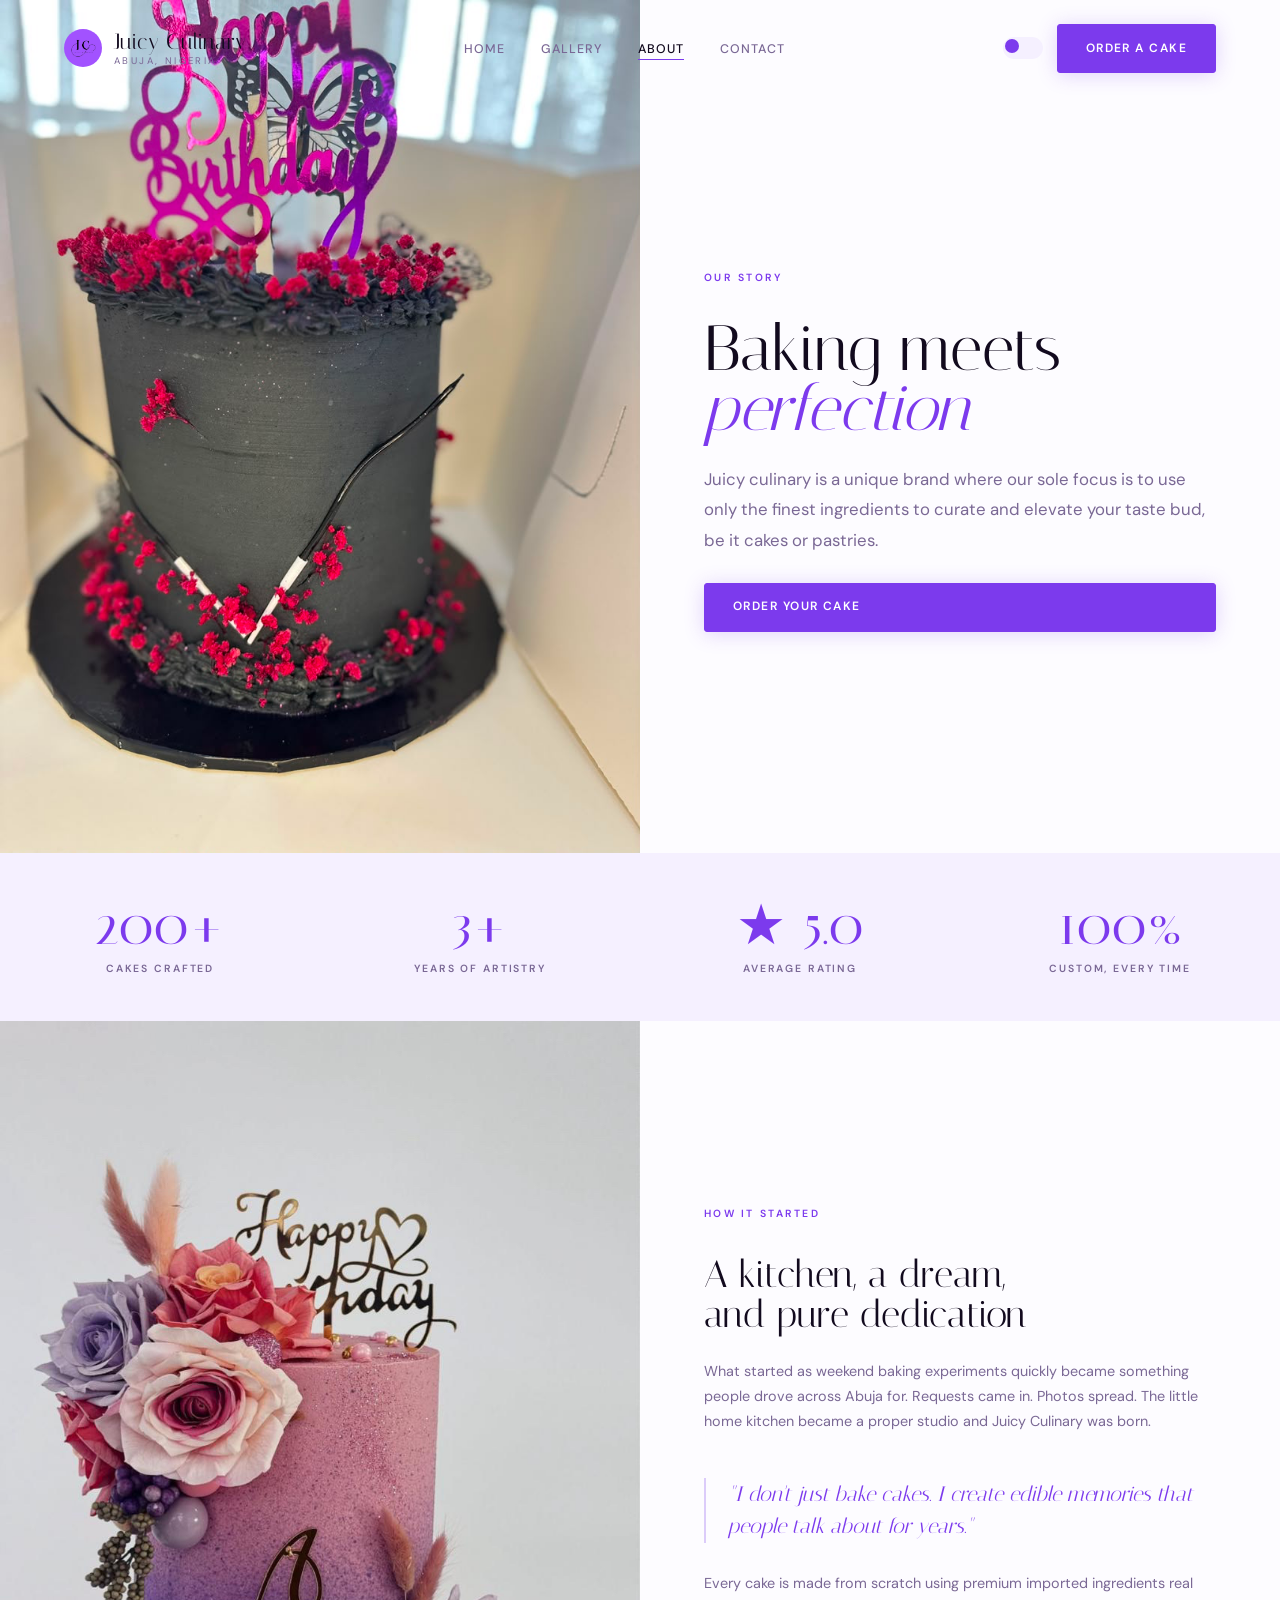
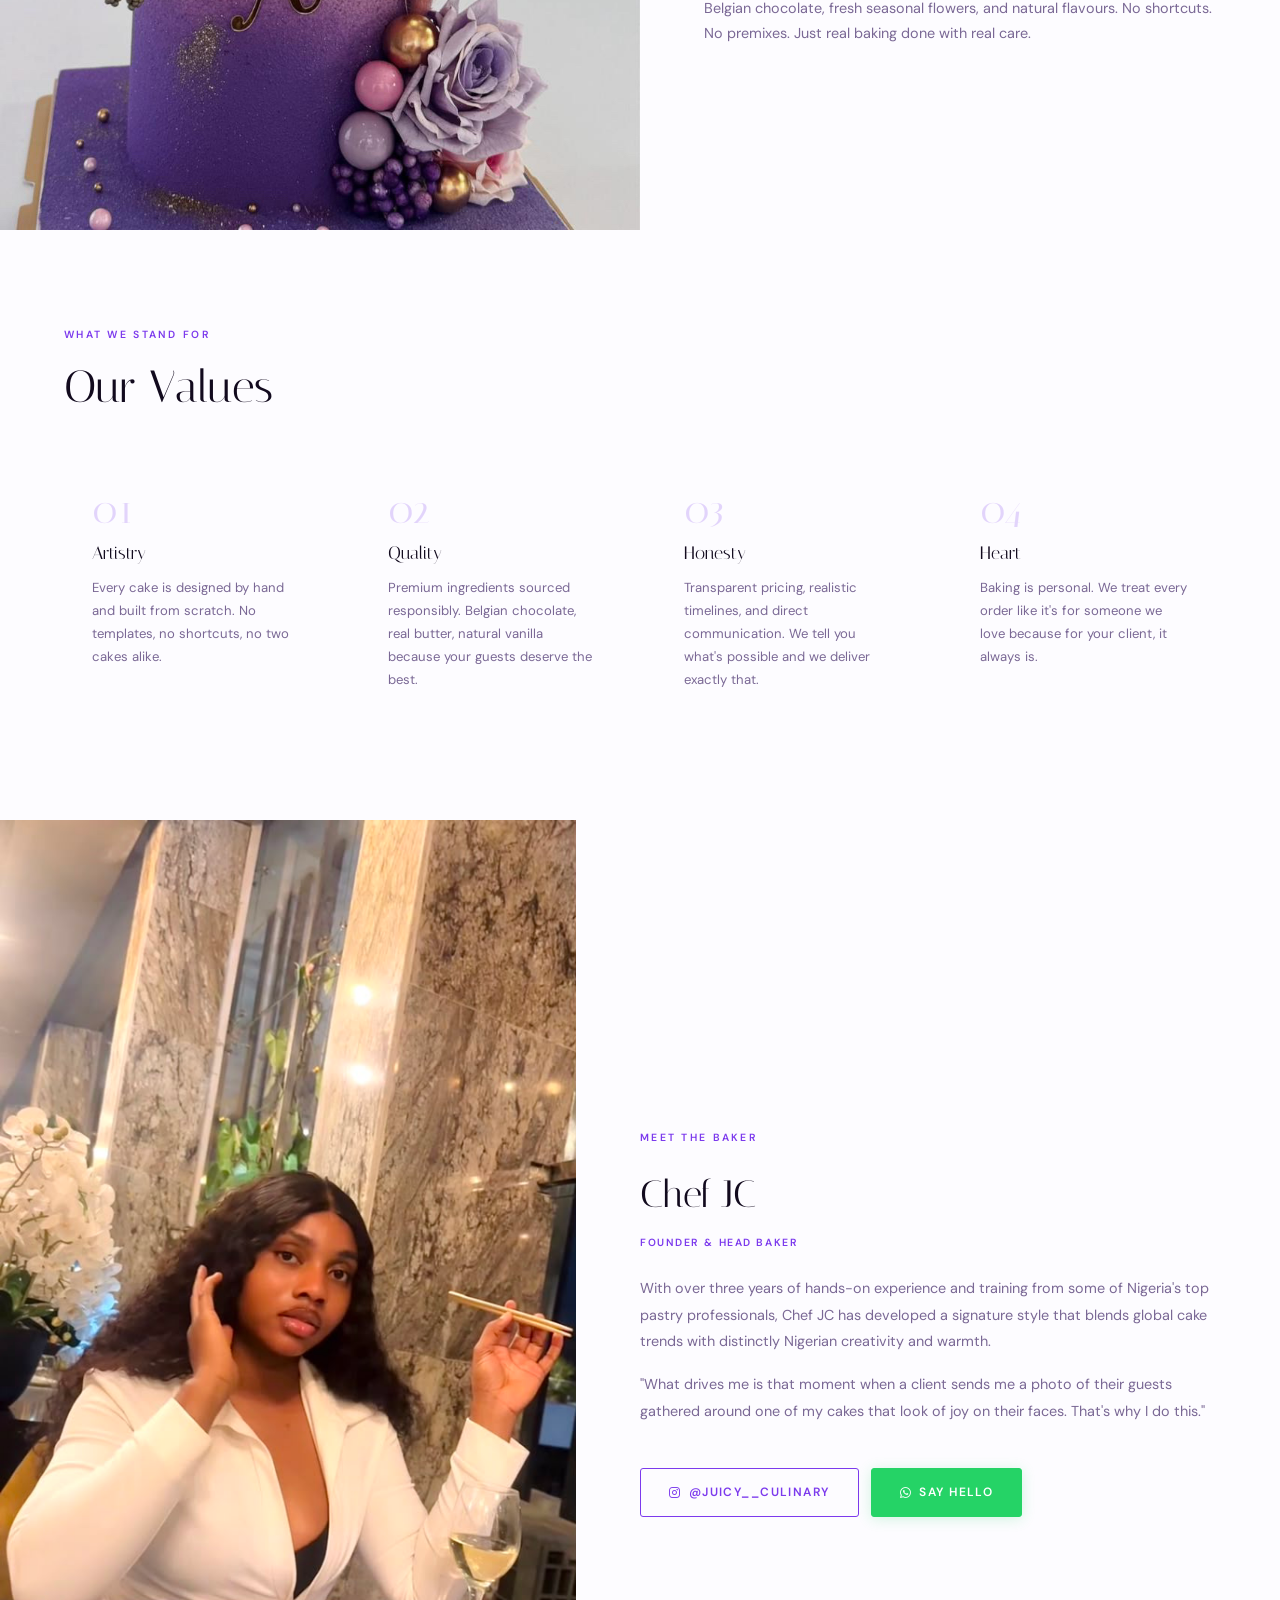
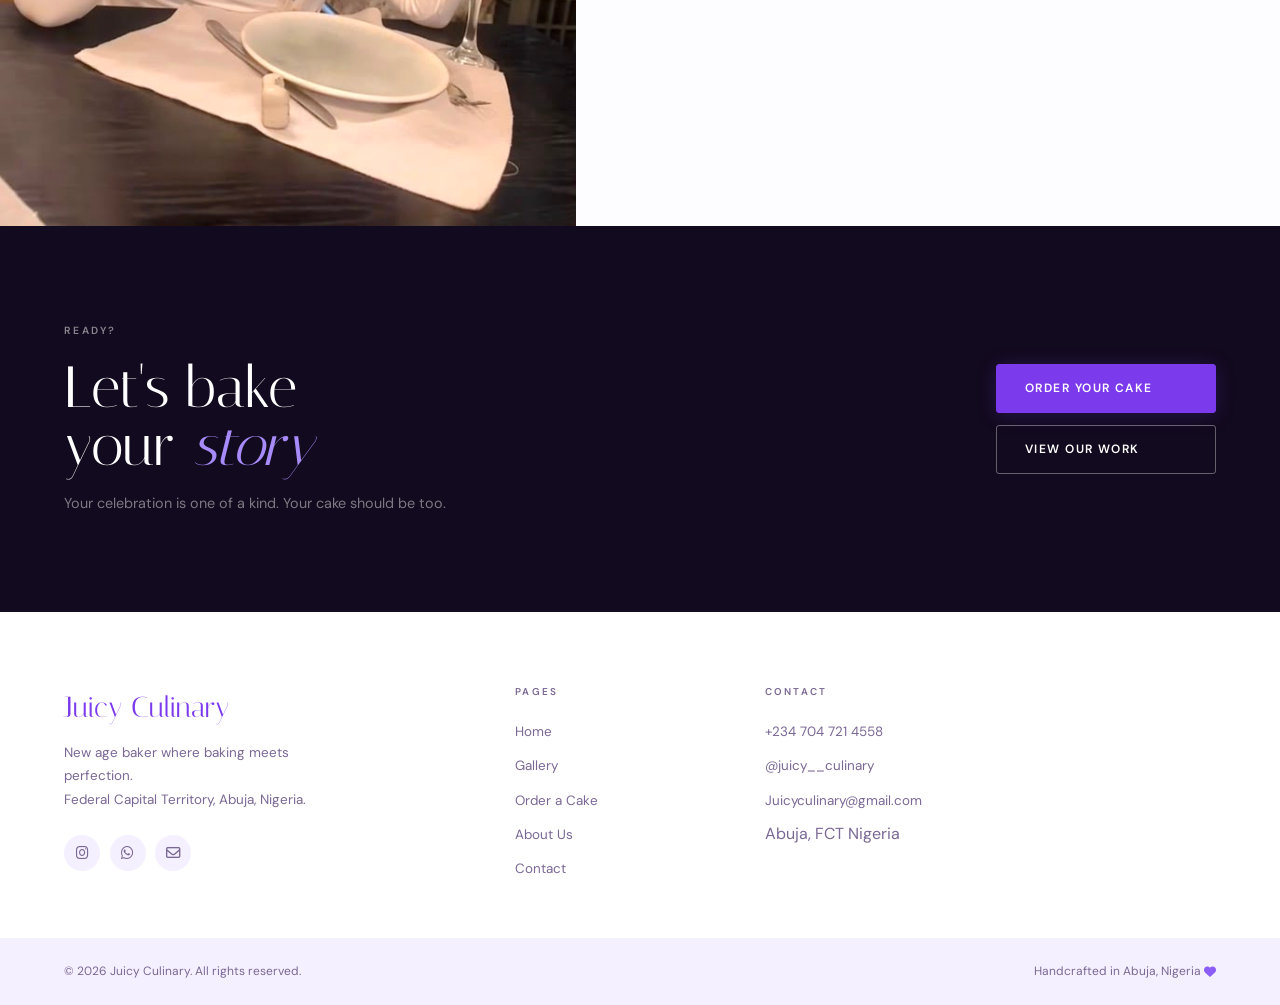
==== commit 0579721f: "update site" ====
--- a/about.html
+++ b/about.html
@@ -5,9 +5,12 @@
   <meta name="viewport" content="width=device-width, initial-scale=1.0">
   <title>About — Juicy Culinary</title>
   <meta name="description" content="The story behind Juicy Culinary — Abuja's premium custom cake studio. Meet the baker and discover our mission.">
+  <link rel="icon" type="image/jpeg" href="images/logo-bg.jpg">
+  <link rel="apple-touch-icon" href="images/logo-bg.jpg">
   <link rel="preconnect" href="https://fonts.googleapis.com">
   <link rel="preconnect" href="https://fonts.gstatic.com" crossorigin>
   <link href="https://fonts.googleapis.com/css2?family=Italiana&family=DM+Sans:ital,opsz,wght@0,9..40,300;0,9..40,400;0,9..40,500;0,9..40,600;1,9..40,300&display=swap" rel="stylesheet">
+  <link rel="stylesheet" href="https://cdnjs.cloudflare.com/ajax/libs/font-awesome/6.5.0/css/all.min.css" crossorigin="anonymous">
   <link rel="stylesheet" href="css/style.css">
 </head>
 <body>
@@ -37,44 +40,40 @@
   <a href="about.html" class="mobile-menu-link">About</a>
   <a href="contact.html" class="mobile-menu-link">Contact</a>
   <div class="mobile-menu-cta">
-    <a href="https://wa.me/2347047214558" target="_blank" class="btn btn-wa" style="width:100%;justify-content:center;">💬 WhatsApp Us</a>
+    <a href="https://wa.me/2347047214558" target="_blank" class="btn btn-wa" style="width:100%;justify-content:center;">
+      <i class="fa-brands fa-whatsapp"></i> WhatsApp Us
+    </a>
   </div>
 </nav>
 
 <!-- HERO SPLIT -->
 <section class="about-hero">
-
-  <div class="about-hero-photo">
-    <img src="images/cake-green-ribbon.jpg" alt="Juicy Culinary studio" loading="eager">
-  </div>
-
-  <div class="about-hero-text reveal">
+  <div class="about-hero-photo reveal-left">
+    <img src="images/about-hero.jpg" alt="Juicy Culinary studio" loading="eager">
+  </div>
+  <div class="about-hero-text reveal fade-up">
     <div class="section-label"><span class="t-label">Our Story</span></div>
-    <h1>
-      Baking meets<br><em>perfection</em>
-    </h1>
-    <p class="t-body-lg" style="margin-bottom:1.75rem">Juicy culinary is a unique brand where our sole focus is to use only the finest ingredients to curate and elevate your taste bud,
-       be it cakes or pastries
-    </p>
+    <h1>Baking meets<br><em>perfection</em></h1>
+    <p class="t-body-lg" style="margin-bottom:1.75rem">Juicy culinary is a unique brand where our sole focus is to use only the finest ingredients to curate and elevate your taste bud, be it cakes or pastries.</p>
     <a href="order.html" class="btn btn-primary">Order Your Cake</a>
   </div>
 </section>
 
 <!-- STATS BAND -->
 <div class="stats-band">
-  <div class="stat-cell reveal">
-    <div class="stat-num">500+</div>
+  <div class="stat-cell reveal fade-up">
+    <div class="stat-num">200+</div>
     <div class="stat-label">Cakes Crafted</div>
   </div>
-  <div class="stat-cell reveal d1">
-    <div class="stat-num">4+</div>
+  <div class="stat-cell reveal fade-up d1">
+    <div class="stat-num">3+</div>
     <div class="stat-label">Years of Artistry</div>
   </div>
-  <div class="stat-cell reveal d2">
+  <div class="stat-cell reveal fade-up d2">
     <div class="stat-num">★ 5.0</div>
     <div class="stat-label">Average Rating</div>
   </div>
-  <div class="stat-cell reveal d3">
+  <div class="stat-cell reveal fade-up d3">
     <div class="stat-num">100%</div>
     <div class="stat-label">Custom, Every Time</div>
   </div>
@@ -82,23 +81,18 @@
 
 <!-- STORY SECTION -->
 <section class="about-story">
-
-  <div class="about-story-photo reveal">
-    <img src="images/cake-butterfly.jpg" alt="Cake being decorated with fresh flowers and gold details" loading="lazy">
-  </div>
-
-  <div class="about-story-text reveal d1">
+  <div class="about-story-photo reveal-left">
+    <img src="images/about-story-photo.jpg" alt="Cake being decorated with fresh flowers and gold details" loading="lazy">
+  </div>
+  <div class="about-story-text reveal fade-up d1">
     <div class="section-label"><span class="t-label">How It Started</span></div>
     <h2>A kitchen, a dream,<br>and pure dedication</h2>
-
     <p class="t-body" style="margin-bottom:1rem">
       What started as weekend baking experiments quickly became something people drove across Abuja for. Requests came in. Photos spread. The little home kitchen became a proper studio  and Juicy Culinary was born.
     </p>
-
     <blockquote class="about-quote">
       "I don't just bake cakes. I create edible memories that people talk about for years."
     </blockquote>
-
     <p class="t-body">
       Every cake is made from scratch using premium imported ingredients  real Belgian chocolate, fresh seasonal flowers, and natural flavours. No shortcuts. No premixes. Just real baking done with real care.
     </p>
@@ -109,24 +103,23 @@
 <section class="values-section">
   <div class="section-label reveal"><span class="t-label">What We Stand For</span></div>
   <h2 class="t-heading reveal d1" style="margin-top:0.5rem;margin-bottom:0">Our Values</h2>
-
   <div class="values-grid">
-    <div class="value-item reveal">
+    <div class="value-item reveal fade-up">
       <div class="value-num">01</div>
       <div class="value-title">Artistry</div>
       <p class="value-desc">Every cake is designed by hand and built from scratch. No templates, no shortcuts, no two cakes alike.</p>
     </div>
-    <div class="value-item reveal d1">
+    <div class="value-item reveal fade-up d1">
       <div class="value-num">02</div>
       <div class="value-title">Quality</div>
       <p class="value-desc">Premium ingredients sourced responsibly. Belgian chocolate, real butter, natural vanilla  because your guests deserve the best.</p>
     </div>
-    <div class="value-item reveal d2">
+    <div class="value-item reveal fade-up d2">
       <div class="value-num">03</div>
       <div class="value-title">Honesty</div>
       <p class="value-desc">Transparent pricing, realistic timelines, and direct communication. We tell you what's possible and we deliver exactly that.</p>
     </div>
-    <div class="value-item reveal d3">
+    <div class="value-item reveal fade-up d3">
       <div class="value-num">04</div>
       <div class="value-title">Heart</div>
       <p class="value-desc">Baking is personal. We treat every order like it's for someone we love  because for your client, it always is.</p>
@@ -136,40 +129,40 @@
 
 <!-- MEET THE BAKER -->
 <section class="baker-section">
-
-  <div class="baker-photo">
+  <div class="baker-photo reveal-left">
     <img src="images/JC.jpg" alt="Chef JC — Founder of Juicy Culinary" loading="lazy">
   </div>
-
-  <div class="baker-text reveal">
+  <div class="baker-text reveal fade-up">
     <div class="section-label"><span class="t-label">Meet the Baker</span></div>
     <h2>Chef JC</h2>
     <p class="t-label" style="color:var(--purple);margin-bottom:1.5rem;letter-spacing:0.15em">Founder & Head Baker</p>
-
     <p class="baker-bio">
-      With over four years of hands-on experience and training from some of Nigeria's top pastry professionals, Chef JC has developed a signature style that blends global cake trends with distinctly Nigerian creativity and warmth.
+      With over three years of hands-on experience and training from some of Nigeria's top pastry professionals, Chef JC has developed a signature style that blends global cake trends with distinctly Nigerian creativity and warmth.
     </p>
     <p class="baker-bio">
       "What drives me is that moment when a client sends me a photo of their guests gathered around one of my cakes  that look of joy on their faces. That's why I do this."
     </p>
-
     <div style="display:flex;gap:0.75rem;margin-top:1.75rem;flex-wrap:wrap">
-      <a href="https://instagram.com/juicy__culinary" target="_blank" rel="noopener" class="btn btn-outline">📸 @juicy__culinary</a>
-      <a href="https://wa.me/2347047214558" target="_blank" rel="noopener" class="btn btn-wa">💬 Say Hello</a>
+      <a href="https://instagram.com/juicy__culinary" target="_blank" rel="noopener" class="btn btn-outline">
+        <i class="fa-brands fa-instagram"></i> @juicy__culinary
+      </a>
+      <a href="https://wa.me/2347047214558" target="_blank" rel="noopener" class="btn btn-wa">
+        <i class="fa-brands fa-whatsapp"></i> Say Hello
+      </a>
     </div>
   </div>
 </section>
 
 <!-- CTA -->
 <section class="cta-banner">
-  <div class="reveal">
+  <div class="reveal fade-up">
     <div class="section-label" style="--rule-color:rgba(255,255,255,0.2)">
       <span class="t-label" style="color:rgba(255,255,255,0.5)">Ready?</span>
     </div>
     <h2>Let's bake<br>your <em>story</em></h2>
     <p>Your celebration is one of a kind. Your cake should be too.</p>
   </div>
-  <div class="cta-banner-actions reveal d1">
+  <div class="cta-banner-actions reveal fade-up d1">
     <a href="order.html" class="btn btn-primary">Order Your Cake</a>
     <a href="gallery.html" class="btn btn-ghost-white">View Our Work</a>
   </div>
@@ -181,9 +174,15 @@
       <div class="footer-brand-name">Juicy Culinary</div>
       <p class="footer-brand-desc">New age baker where baking meets perfection.<br>Federal Capital Territory, Abuja, Nigeria.</p>
       <div class="footer-socials">
-        <a href="https://instagram.com/juicy__culinary" target="_blank" rel="noopener" class="footer-social-link" aria-label="Instagram">📸</a>
-        <a href="https://wa.me/2347047214558" target="_blank" rel="noopener" class="footer-social-link" aria-label="WhatsApp">💬</a>
-        <a href="mailto:hello@Juicyculinary@gmail.com" class="footer-social-link" aria-label="Email">✉️</a>
+        <a href="https://instagram.com/juicy__culinary" target="_blank" rel="noopener" class="footer-social-link" aria-label="Instagram">
+          <i class="fa-brands fa-instagram"></i>
+        </a>
+        <a href="https://wa.me/2347047214558" target="_blank" rel="noopener" class="footer-social-link" aria-label="WhatsApp">
+          <i class="fa-brands fa-whatsapp"></i>
+        </a>
+        <a href="mailto:Juicyculinary@gmail.com" class="footer-social-link" aria-label="Email">
+          <i class="fa-regular fa-envelope"></i>
+        </a>
       </div>
     </div>
     <div>
@@ -201,17 +200,18 @@
       <ul class="footer-col-links">
         <li><a href="https://wa.me/2347047214558">+234 704 721 4558</a></li>
         <li><a href="https://instagram.com/juicy__culinary">@juicy__culinary</a></li>
+        <li><a href="mailto:Juicyculinary@gmail.com">Juicyculinary@gmail.com</a></li>
         <li><span style="color:var(--ink-soft)">Abuja, FCT Nigeria</span></li>
       </ul>
     </div>
   </div>
   <div class="footer-bottom">
-    <span>© 2024 Juicy Culinary. All rights reserved.</span>
-    <span>Handcrafted in Abuja, Nigeria ❤️</span>
+    <span>© 2026 Juicy Culinary. All rights reserved.</span>
+    <span>Handcrafted in Abuja, Nigeria <i class="fa-solid fa-heart" style="color:#8B5CF6;font-size:0.75rem"></i></span>
   </div>
 </footer>
 
-<button class="back-top" aria-label="Back to top">↑</button>
+<button class="back-top" aria-label="Back to top"><i class="fa-regular fa-chevron-up"></i></button>
 <script src="js/script.js"></script>
 </body>
 </html>
--- a/css/style.css
+++ b/css/style.css
@@ -2,35 +2,6 @@
  * ============================================================
  * JUICY CULINARY — style.css
  * Luxury cake boutique · Abuja, Nigeria
- * ============================================================
- *
- * TABLE OF CONTENTS
- * 1.  Design tokens
- * 2.  Reset & base
- * 3.  Typography
- * 4.  Navigation
- * 5.  Buttons
- * 6.  Utilities
- * 7.  HOME — Hero
- * 8.  HOME — Marquee strip
- * 9.  HOME — Editorial feature
- * 10. HOME — Categories
- * 11. HOME — Why choose us
- * 12. HOME — Price estimator
- * 13. HOME — Testimonials
- * 14. HOME — Instagram preview
- * 15. HOME — CTA banner
- * 16. Footer
- * 17. GALLERY page
- * 18. ORDER page
- * 19. ABOUT page
- * 20. CONTACT page
- * 21. Lightbox
- * 22. Modals
- * 23. Scroll reveal
- * 24. Back to top
- * 25. Dark mode
- * 26. Responsive
  * ============================================================
  */
 
@@ -40,2158 +11,2243 @@
    ============================================================ */
 
    :root {
-    /* Brand purple — pulled from JC logo */
     --purple:       #7C3AED;
     --purple-dark:  #5B21B6;
     --purple-deep:  #3B0E8C;
     --purple-pale:  #F5F0FF;
     --purple-mid:   #EDE5FF;
   
-    /* Ink — near-black with purple undertone */
     --ink:          #120A1E;
     --ink-mid:      #4A3665;
     --ink-soft:     #7A6895;
   
-    /* Surface */
     --cream:        #FDFCFF;
     --white:        #FFFFFF;
     --rule-color:   rgba(124, 58, 237, 0.08);
   
-    /* Gold accent */
     --gold:         #C9A84C;
     --gold-light:   #E8CC80;
   
-    /* Semantic */
     --bg:           var(--cream);
     --surface:      var(--white);
     --border:       var(--rule-color);
     --text:         var(--ink);
     --text-muted:   var(--ink-soft);
   
-    /* Typography */
     --font-display: 'Italiana', Georgia, serif;
     --font-body:    'DM Sans', system-ui, -apple-system, sans-serif;
   
-    /* Spacing scale */
     --space-xs:  0.5rem;
     --space-sm:  1rem;
     --space-md:  2rem;
     --space-lg:  4rem;
     --space-xl:  7rem;
   
-    /* Radii — kept minimal for editorial feel */
     --radius-sm: 3px;
     --radius-md: 6px;
   
-    /* Easing */
     --ease:         cubic-bezier(0.25, 0.46, 0.45, 0.94);
     --ease-out:     cubic-bezier(0.0, 0.0, 0.2, 1);
     --ease-spring:  cubic-bezier(0.34, 1.56, 0.64, 1);
-  }
-  
-  
-/* ============================================================
-   2. RESET & BASE
-   ============================================================ */
-
-*, *::before, *::after {
-  box-sizing: border-box;
-  margin: 0;
-  padding: 0;
-}
-
-html {
-  scroll-behavior: smooth;
-  -webkit-text-size-adjust: 100%;
-  hanging-punctuation: first last;
-}
-
-body {
-  font-family: var(--font-body);
-  background: var(--bg);
-  color: var(--text);
-  line-height: 1.65;
-  overflow-x: hidden;
-  -webkit-font-smoothing: antialiased;
-  -moz-osx-font-smoothing: grayscale;
-  transition: background 0.3s, color 0.3s;
-}
-
-img {
-  display: block;
-  max-width: 100%;
-  height: auto;
-}
-
-a { color: inherit; text-decoration: none; }
-ul { list-style: none; }
-button { cursor: pointer; border: none; background: none; font-family: inherit; }
-input, textarea, select { font-family: inherit; }
-address { font-style: normal; }
-
-
-/* ============================================================
-   3. TYPOGRAPHY
-   ============================================================ */
-
-/* Import from Google Fonts — placed in <head> for performance */
-/* @import url('https://fonts.googleapis.com/css2?family=Italiana&family=DM+Sans:ital,opsz,wght@0,9..40,300;0,9..40,400;0,9..40,500;0,9..40,600;1,9..40,300&display=swap'); */
-
-.t-hero {
-  font-family: var(--font-display);
-  font-size: clamp(3.8rem, 8vw, 9rem);
-  font-weight: 400;
-  line-height: 0.95;
-  letter-spacing: -0.01em;
-}
-
-.t-display {
-  font-family: var(--font-display);
-  font-size: clamp(2.8rem, 5vw, 6rem);
-  font-weight: 400;
-  line-height: 1.0;
-  letter-spacing: -0.01em;
-}
-
-.t-heading {
-  font-family: var(--font-display);
-  font-size: clamp(2rem, 3.5vw, 3.8rem);
-  font-weight: 400;
-  line-height: 1.05;
-}
-
-.t-subheading {
-  font-family: var(--font-display);
-  font-size: clamp(1.5rem, 2.5vw, 2.5rem);
-  font-weight: 400;
-  line-height: 1.15;
-}
-
-.t-body-lg { font-size: 1.05rem; line-height: 1.8; color: var(--text-muted); }
-.t-body    { font-size: 0.9rem;  line-height: 1.75; color: var(--text-muted); }
-.t-small   { font-size: 0.78rem; line-height: 1.6; color: var(--text-muted); }
-
-.t-label {
-  font-size: 0.65rem;
-  font-weight: 600;
-  letter-spacing: 0.22em;
-  text-transform: uppercase;
-  color: var(--purple);
-}
-
-.t-italic { font-style: italic; }
-
-.t-purple { color: var(--purple); }
-.t-gold   { color: var(--gold); }
-.t-muted  { color: var(--text-muted); }
-.t-white  { color: #fff; }
-
-
-/* ============================================================
-   4. NAVIGATION
-   ============================================================ */
-
-.nav {
-  position: fixed;
-  top: 0; left: 0; right: 0;
-  z-index: 900;
-  display: flex;
-  align-items: center;
-  justify-content: space-between;
-  padding: 1.5rem 5vw;
-  transition: padding 0.35s var(--ease),
-              background 0.35s,
-              box-shadow 0.35s;
-}
-
-.nav.scrolled {
-  padding: 1rem 5vw;
-  background: rgba(253, 252, 255, 0.96);
-  backdrop-filter: blur(20px) saturate(1.2);
-  -webkit-backdrop-filter: blur(20px) saturate(1.2);
-  box-shadow: 0 1px 40px rgba(18, 10, 30, 0.05);
-}
-
-/* Logo area */
-.nav-logo {
-  display: flex;
-  align-items: center;
-  gap: 0.75rem;
-}
-
-.nav-logo-img {
-  width: 38px;
-  height: 38px;
-  border-radius: 50%;
-  object-fit: cover;
-  flex-shrink: 0;
-}
-
-.nav-logo-text {
-  font-family: var(--font-display);
-  font-size: 1.4rem;
-  color: var(--ink);
-  letter-spacing: 0.01em;
-  line-height: 1;
-}
-
-.nav-logo-text span {
-  display: block;
-  font-family: var(--font-body);
-  font-size: 0.6rem;
-  font-weight: 400;
-  letter-spacing: 0.25em;
-  text-transform: uppercase;
-  color: var(--ink-soft);
-  margin-top: 2px;
-}
-
-/* Nav links */
-.nav-links {
-  display: flex;
-  align-items: center;
-  gap: 2.25rem;
-}
-
-.nav-link {
-  font-size: 0.78rem;
-  font-weight: 500;
-  letter-spacing: 0.08em;
-  text-transform: uppercase;
-  color: var(--ink-soft);
-  position: relative;
-  transition: color 0.2s;
-  padding-bottom: 2px;
-}
-
-.nav-link::after {
-  content: '';
-  position: absolute;
-  bottom: -1px; left: 0;
-  width: 0; height: 1px;
-  background: var(--purple);
-  transition: width 0.25s var(--ease);
-}
-
-.nav-link:hover,
-.nav-link.active { color: var(--ink); }
-
-.nav-link:hover::after,
-.nav-link.active::after { width: 100%; }
-
-/* Nav right side */
-.nav-right {
-  display: flex;
-  align-items: center;
-  gap: 0.875rem;
-}
-
-/* Dark mode toggle */
-.dark-toggle {
-  width: 40px; height: 22px;
-  border-radius: 11px;
-  background: var(--purple-pale);
-  position: relative;
-  cursor: pointer;
-  transition: background 0.3s;
-  flex-shrink: 0;
-}
-
-.dark-toggle::after {
-  content: '';
-  position: absolute;
-  top: 2px; left: 2px;
-  width: 14px; height: 14px;
-  border-radius: 50%;
-  background: var(--purple);
-  transition: transform 0.3s var(--ease-spring);
-}
-
-[data-theme="dark"] .dark-toggle { background: var(--purple-dark); }
-[data-theme="dark"] .dark-toggle::after { transform: translateX(18px); }
-
-/* Hamburger */
-.hamburger {
-  display: none;
-  flex-direction: column;
-  gap: 5px;
-  padding: 5px;
-  cursor: pointer;
-}
-
-.hamburger span {
-  display: block;
-  width: 22px; height: 1.5px;
-  background: var(--ink);
-  border-radius: 2px;
-  transition: transform 0.3s var(--ease), opacity 0.3s;
-}
-
-.hamburger.open span:nth-child(1) { transform: rotate(45deg) translate(4.5px, 4.5px); }
-.hamburger.open span:nth-child(2) { opacity: 0; width: 0; }
-.hamburger.open span:nth-child(3) { transform: rotate(-45deg) translate(4.5px, -4.5px); }
-
-/* Mobile overlay */
-.mobile-overlay {
-  position: fixed; inset: 0; z-index: 898;
-  background: rgba(18, 10, 30, 0.45);
-  opacity: 0; pointer-events: none;
-  transition: opacity 0.35s;
-  backdrop-filter: blur(6px);
-}
-.mobile-overlay.open { opacity: 1; pointer-events: all; }
-
-/* Mobile drawer */
-.mobile-menu {
-  position: fixed;
-  top: 0; right: -110%; z-index: 899;
-  width: min(300px, 82vw); height: 100vh;
-  background: var(--surface);
-  padding: 5.5rem 2rem 2.5rem;
-  display: flex;
-  flex-direction: column;
-  transition: right 0.4s var(--ease);
-  box-shadow: -24px 0 80px rgba(18,10,30,0.12);
-}
-
-.mobile-menu.open { right: 0; }
-
-.mobile-menu-link {
-  font-family: var(--font-display);
-  font-size: 2.2rem;
-  font-weight: 400;
-  color: var(--ink);
-  padding: 0.65rem 0;
-  transition: color 0.2s, padding-left 0.25s;
-  display: block;
-}
-
-.mobile-menu-link:hover { color: var(--purple); padding-left: 0.4rem; }
-
-.mobile-menu-cta {
-  margin-top: auto;
-  padding-top: 1.5rem;
-}
-
-
-/* ============================================================
-   5. BUTTONS
-   ============================================================ */
-
-.btn {
-  display: inline-flex;
-  align-items: center;
-  gap: 0.45rem;
-  font-family: var(--font-body);
-  font-size: 0.75rem;
-  font-weight: 600;
-  letter-spacing: 0.12em;
-  text-transform: uppercase;
-  border-radius: var(--radius-sm);
-  padding: 0.85rem 1.75rem;
-  cursor: pointer;
-  transition: all 0.25s var(--ease);
-  white-space: nowrap;
-  border: 1.5px solid transparent;
-}
-
-/* Primary — filled purple */
-.btn-primary {
-  background: var(--purple);
-  color: #fff;
-  border-color: var(--purple);
-  box-shadow: 0 2px 20px rgba(124, 58, 237, 0.22);
-}
-.btn-primary:hover {
-  background: var(--purple-dark);
-  border-color: var(--purple-dark);
-  box-shadow: 0 6px 28px rgba(124, 58, 237, 0.35);
-  transform: translateY(-1px);
-}
-
-/* Outline — bordered purple */
-.btn-outline {
-  background: transparent;
-  color: var(--purple);
-  border-color: var(--purple);
-}
-.btn-outline:hover {
-  background: var(--purple);
-  color: #fff;
-  transform: translateY(-1px);
-}
-
-/* Ghost — for dark backgrounds */
-.btn-ghost-white {
-  background: transparent;
-  color: #fff;
-  border-color: rgba(255,255,255,0.35);
-}
-.btn-ghost-white:hover {
-  background: rgba(255,255,255,0.1);
-  border-color: rgba(255,255,255,0.7);
-}
-
-/* WhatsApp */
-.btn-wa {
-  background: #25D366;
-  color: #fff;
-  border-color: #25D366;
-  box-shadow: 0 2px 14px rgba(37, 211, 102, 0.2);
-}
-.btn-wa:hover {
-  background: #1EB859;
-  border-color: #1EB859;
-  transform: translateY(-1px);
-}
-
-
-/* ============================================================
-   6. UTILITIES
-   ============================================================ */
-
-.container {
-  max-width: 1200px;
-  margin: 0 auto;
-  padding: 0 5vw;
-}
-
-/* Decorative rule — use only where structurally meaningful */
-.rule {
-  height: 1px;
-  background: var(--border);
-  border: none;
-}
-
-/* Section label pattern */
-.section-label {
-  display: flex;
-  align-items: center;
-  gap: 0.75rem;
-  margin-bottom: 1.25rem;
-}
-
-
-
-/* Split layout helper */
-.split-50 {
-  display: grid;
-  grid-template-columns: 1fr 1fr;
-}
-
-/* Visually hidden (accessibility) */
-.sr-only {
-  position: absolute;
-  width: 1px; height: 1px;
-  padding: 0; margin: -1px;
-  overflow: hidden;
-  clip: rect(0,0,0,0);
-  border: 0;
-}
-
-
-/* ============================================================
-   7. HOME — HERO
-   ============================================================ */
-
-.hero {
-  display: grid;
-  grid-template-columns: 55% 45%;
-  min-height: 100vh;
-  padding-top: 0;
-}
-
-.hero-photo-main {
-  position: relative;
-  overflow: hidden;
-}
-
-.hero-photo-main img {
-  width: 100%; height: 100%;
-  object-fit: cover;
-  object-position: center top;
-  display: block;
-  transition: transform 8s ease;
-}
-
-.hero-photo-main:hover img { transform: scale(1.03); }
-
-/* Subtle dark vignette at bottom */
-.hero-photo-main::after {
-  content: '';
-  position: absolute;
-  bottom: 0; left: 0; right: 0;
-  height: 35%;
-  background: linear-gradient(to top, rgba(18,10,30,0.2) 0%, transparent 100%);
-  pointer-events: none;
-}
-
-.hero-content {
-  display: flex;
-  flex-direction: column;
-  justify-content: flex-end;
-  padding: 7rem 4.5vw 4rem 3.5vw;
-  position: relative;
-}
-
-.hero-accent-photo {
-  position: absolute;
-  top: 0; left: 3.5vw; right: 4.5vw; bottom: 52%;
-  overflow: hidden;
-}
-
-.hero-accent-photo img {
-  width: 100%; height: 100%;
-  object-fit: cover;
-  object-position: center 30%;
-}
-
-.hero-text {
-  position: relative;
-  z-index: 1;
-}
-
-.hero-label {
-  display: flex;
-  align-items: center;
-  gap: 0.75rem;
-  margin-bottom: 1.75rem;
-}
-
-
-
-.hero-h1 {
-  font-family: var(--font-display);
-  font-size: clamp(3.2rem, 5.5vw, 7rem);
-  font-weight: 400;
-  line-height: 0.95;
-  letter-spacing: -0.01em;
-  color: var(--ink);
-  margin-bottom: 1.75rem;
-}
-
-.hero-h1 em {
-  font-style: italic;
-  color: var(--purple);
-}
-
-.hero-desc {
-  font-size: 0.95rem;
-  line-height: 1.8;
-  color: var(--ink-soft);
-  max-width: 40ch;
-  margin-bottom: 2rem;
-}
-
-.hero-actions {
-  display: flex;
-  align-items: center;
-  gap: 0.75rem;
-  flex-wrap: wrap;
-}
-
-.hero-stat {
-  margin-top: 3rem;
-  padding-top: 1.75rem;
-  display: flex;
-  gap: 2.5rem;
-}
-
-.hero-stat-num {
-  font-family: var(--font-display);
-  font-size: 2rem;
-  color: var(--purple);
-  line-height: 1;
-}
-.hero-stat-label {
-  font-size: 0.68rem;
-  font-weight: 500;
-  letter-spacing: 0.15em;
-  text-transform: uppercase;
-  color: var(--ink-soft);
-  margin-top: 0.2rem;
-}
-
-
-
-
-
-/* ============================================================
-   9. HOME — EDITORIAL FEATURE
-   ============================================================ */
-
-.editorial {
-  display: grid;
-  grid-template-columns: 1fr 1fr;
-}
-
-.editorial-photo {
-  overflow: hidden;
-  min-height: 580px;
-}
-
-.editorial-photo img {
-  width: 100%; height: 100%;
-  object-fit: cover;
-  transition: transform 0.7s var(--ease);
-}
-
-.editorial-photo:hover img { transform: scale(1.04); }
-
-.editorial-text {
-  padding: 5.5rem 5vw 5.5rem 4rem;
-  display: flex;
-  flex-direction: column;
-  justify-content: center;
-}
-
-.editorial-pull {
-  font-family: var(--font-display);
-  font-size: clamp(1.4rem, 2.5vw, 2.2rem);
-  font-style: italic;
-  line-height: 1.45;
-  color: var(--purple);
-  padding-left: 1.5rem;
-  border-left: 2px solid rgba(124, 58, 237, 0.25);
-  margin: 1.75rem 0;
-}
-
-.editorial-body {
-  font-size: 0.92rem;
-  line-height: 1.85;
-  color: var(--ink-soft);
-  margin-bottom: 2rem;
-}
-
-
-/* ============================================================
-   10. HOME — CATEGORIES
-   ============================================================ */
-
-.categories-section {
-  padding-bottom: 0;
-}
-
-.categories-header {
-  padding: 3.5rem 5vw 2.5rem;
-  display: flex;
-  align-items: flex-end;
-  justify-content: space-between;
-  gap: 1rem;
-}
-
-.categories-header h2 { color: var(--ink); }
-
-.categories-grid {
-  display: grid;
-  grid-template-columns: repeat(4, 1fr);
-  gap: 2px;
-}
-
-.cat-card {
-  position: relative;
-  overflow: hidden;
-  aspect-ratio: 3 / 4;
-  cursor: pointer;
-}
-
-.cat-card img {
-  width: 100%; height: 100%;
-  object-fit: cover;
-  transition: transform 0.65s var(--ease), filter 0.65s;
-  filter: brightness(0.88);
-  display: block;
-}
-
-.cat-card:hover img {
-  transform: scale(1.07);
-  filter: brightness(0.7);
-}
-
-.cat-card-body {
-  position: absolute;
-  bottom: 0; left: 0; right: 0;
-  padding: 2rem 1.5rem 1.75rem;
-  background: linear-gradient(to top, rgba(18,10,30,0.88) 0%, rgba(18,10,30,0.2) 60%, transparent 100%);
-}
-
-.cat-card-subtitle {
-  font-size: 0.62rem;
-  font-weight: 600;
-  letter-spacing: 0.2em;
-  text-transform: uppercase;
-  color: rgba(255,255,255,0.5);
-  margin-bottom: 0.35rem;
-}
-
-.cat-card-name {
-  font-family: var(--font-display);
-  font-size: 1.9rem;
-  font-weight: 400;
-  color: #fff;
-  line-height: 1.05;
-}
-
-.cat-card-cta {
-  display: inline-flex;
-  align-items: center;
-  gap: 0.35rem;
-  font-size: 0.65rem;
-  font-weight: 600;
-  letter-spacing: 0.15em;
-  text-transform: uppercase;
-  color: rgba(255,255,255,0.5);
-  margin-top: 0.6rem;
-  opacity: 0;
-  transform: translateY(5px);
-  transition: opacity 0.3s, transform 0.3s;
-}
-
-.cat-card:hover .cat-card-cta {
-  opacity: 1;
-  transform: translateY(0);
-}
-
-
-/* ============================================================
-   11. HOME — WHY CHOOSE US
-   ============================================================ */
-
-.why-section {
-  padding: 6rem 5vw;
-}
-
-.why-header {
-  display: grid;
-  grid-template-columns: 1fr 1fr;
-  gap: 4rem;
-  margin-bottom: 4rem;
-  padding-bottom: 4rem;
-  align-items: end;
-}
-
-.why-header-left h2 { color: var(--ink); margin-top: 0.75rem; }
-
-.why-header-right {
-  font-size: 0.95rem;
-  line-height: 1.85;
-  color: var(--ink-soft);
-}
-
-.why-grid {
-  display: grid;
-  grid-template-columns: repeat(4, 1fr);
-  gap: 2rem;
-}
-
-.why-item {
-  padding: 2rem;
-  border-radius: var(--radius-md);
-  transition: background 0.25s;
-}
-
-.why-item:hover { background: var(--purple-pale); }
-
-.why-icon {
-  font-size: 1.75rem;
-  margin-bottom: 1.25rem;
-  display: block;
-}
-
-.why-title {
-  font-family: var(--font-display);
-  font-size: 1.2rem;
-  font-weight: 400;
-  color: var(--ink);
-  margin-bottom: 0.6rem;
-}
-
-.why-desc {
-  font-size: 0.84rem;
-  line-height: 1.75;
-  color: var(--ink-soft);
-}
-
-
-/* ============================================================
-   12. HOME — PRICE ESTIMATOR
-   ============================================================ */
-
-.estimator-section {
-  padding: 6rem 5vw;
-  background: var(--purple-pale);
-}
-
-.estimator-section .section-label { margin-bottom: 0.75rem; }
-.estimator-section h2 { color: var(--ink); margin-bottom: 0.5rem; }
-.estimator-section .t-body-lg { margin-bottom: 3rem; }
-
-.estimator-card {
-  background: var(--white);
-  border-radius: var(--radius-md);
-  padding: 2.5rem;
-  max-width: 680px;
-  box-shadow: 0 8px 48px rgba(124,58,237,0.06);
-}
-
-.estimator-row {
-  display: grid;
-  grid-template-columns: 1fr 1fr;
-  gap: 1.25rem;
-  margin-bottom: 2rem;
-}
-
-.est-field { display: flex; flex-direction: column; gap: 0.45rem; }
-
-.est-field label {
-  font-size: 0.65rem;
-  font-weight: 600;
-  letter-spacing: 0.18em;
-  text-transform: uppercase;
-  color: var(--ink-soft);
-}
-
-.est-field select {
-  padding: 0.8rem 1rem;
-  border: 1px solid rgba(124, 58, 237, 0.15);
-  border-radius: var(--radius-sm);
-  background: var(--cream);
-  color: var(--ink);
-  font-size: 0.9rem;
-  appearance: none;
-  background-image: url("data:image/svg+xml,%3Csvg xmlns='http://www.w3.org/2000/svg' width='12' height='12' viewBox='0 0 24 24' fill='none' stroke='%237C3AED' stroke-width='2'%3E%3Cpolyline points='6 9 12 15 18 9'/%3E%3C/svg%3E");
-  background-repeat: no-repeat;
-  background-position: right 0.9rem center;
-  cursor: pointer;
-  transition: border-color 0.2s, box-shadow 0.2s;
-  width: 100%;
-}
-
-.est-field select:focus {
-  outline: none;
-  border-color: var(--purple);
-  box-shadow: 0 0 0 3px rgba(124,58,237,0.08);
-}
-
-.estimator-result {
-  display: flex;
-  align-items: center;
-  justify-content: space-between;
-  gap: 1.5rem;
-  padding: 1.75rem;
-  background: var(--ink);
-  border-radius: var(--radius-sm);
-}
-
-.est-price-label {
-  font-size: 0.65rem;
-  font-weight: 600;
-  letter-spacing: 0.2em;
-  text-transform: uppercase;
-  color: rgba(255,255,255,0.4);
-  margin-bottom: 0.3rem;
-}
-
-.est-price {
-  font-family: var(--font-display);
-  font-size: 3rem;
-  color: #fff;
-  line-height: 1;
-  transition: all 0.3s var(--ease);
-}
-
-.est-price-note {
-  font-size: 0.72rem;
-  color: rgba(255,255,255,0.4);
-  max-width: 22ch;
-  line-height: 1.6;
-}
-
-.estimator-actions {
-  display: flex;
-  gap: 0.75rem;
-  margin-top: 1.5rem;
-  flex-wrap: wrap;
-}
-
-
-/* ============================================================
-   13. HOME — TESTIMONIALS
-   ============================================================ */
-
-.testimonials-section {
-  padding-bottom: 0;
-}
-
-.testimonials-header {
-  padding: 4.5rem 5vw 3rem;
-  display: flex;
-  justify-content: space-between;
-  align-items: flex-end;
-  gap: 1rem;
-}
-
-.testimonials-header h2 { color: var(--ink); margin-top: 0.5rem; }
-
-.testimonials-grid {
-  display: grid;
-  grid-template-columns: repeat(3, 1fr);
-  gap: 2rem;
-  padding: 0 5vw 5rem;
-}
-
-.testi-card {
-  padding: 2rem;
-  border-radius: var(--radius-md);
-  transition: background 0.2s;
-}
-
-.testi-card:hover { background: var(--purple-pale); }
-
-.testi-stars {
-  font-size: 0.7rem;
-  letter-spacing: 0.1em;
-  color: var(--gold);
-  margin-bottom: 1.25rem;
-  display: block;
-}
-
-.testi-text {
-  font-family: var(--font-display);
-  font-size: 1.08rem;
-  font-weight: 400;
-  font-style: italic;
-  line-height: 1.72;
-  color: var(--ink);
-  margin-bottom: 1.75rem;
-}
-
-.testi-author { display: flex; align-items: center; gap: 0.85rem; }
-
-.testi-avatar {
-  width: 40px; height: 40px;
-  border-radius: 50%;
-  background: var(--purple-mid);
-  display: flex; align-items: center; justify-content: center;
-  font-family: var(--font-display);
-  font-size: 1.1rem;
-  color: var(--purple-dark);
-  flex-shrink: 0;
-  font-weight: 400;
-}
-
-.testi-name {
-  font-size: 0.84rem;
-  font-weight: 600;
-  color: var(--ink);
-}
-
-.testi-context {
-  font-size: 0.72rem;
-  color: var(--ink-soft);
-  margin-top: 0.1rem;
-}
-
-
-/* ============================================================
-   14. HOME — INSTAGRAM PREVIEW
-   ============================================================ */
-
-.instagram-section {
-  padding: 4.5rem 5vw;
-}
-
-.ig-header {
-  display: flex;
-  justify-content: space-between;
-  align-items: center;
-  margin-bottom: 1.75rem;
-  gap: 1rem;
-}
-
-.ig-header h2 { color: var(--ink); }
-
-.ig-handle-link {
-  font-size: 0.72rem;
-  font-weight: 600;
-  letter-spacing: 0.12em;
-  text-transform: uppercase;
-  color: var(--purple);
-  display: flex;
-  align-items: center;
-  gap: 0.4rem;
-  transition: opacity 0.2s;
-  white-space: nowrap;
-}
-
-.ig-handle-link:hover { opacity: 0.65; }
-
-.ig-grid {
-  display: grid;
-  grid-template-columns: repeat(6, 1fr);
-  gap: 3px;
-  border-radius: var(--radius-sm);
-  overflow: hidden;
-}
-
-.ig-item {
-  position: relative;
-  overflow: hidden;
-  aspect-ratio: 1;
-  cursor: pointer;
-}
-
-.ig-item img {
-  width: 100%; height: 100%;
-  object-fit: cover;
-  transition: transform 0.55s var(--ease);
-}
-
-.ig-item:hover img { transform: scale(1.1); }
-
-.ig-item-overlay {
-  position: absolute; inset: 0;
-  background: rgba(124,58,237,0.6);
-  display: flex; align-items: center; justify-content: center;
-  opacity: 0;
-  transition: opacity 0.3s;
-  font-size: 1.3rem;
-  color: white;
-}
-
-.ig-item:hover .ig-item-overlay { opacity: 1; }
-
-
-/* ============================================================
-   15. HOME — CTA BANNER
-   ============================================================ */
-
-.cta-banner {
-  background: var(--ink);
-  padding: 6rem 5vw;
-  display: grid;
-  grid-template-columns: 1fr auto;
-  align-items: center;
-  gap: 3rem;
-}
-
-.cta-banner h2 {
-  font-family: var(--font-display);
-  font-size: clamp(2.5rem, 4.5vw, 5.5rem);
-  font-weight: 400;
-  color: #fff;
-  line-height: 1.0;
-  margin: 0.5rem 0 1rem;
-}
-
-.cta-banner h2 em { font-style: italic; color: var(--purple-light, #A78BFA); }
-.cta-banner p { color: rgba(255,255,255,0.45); font-size: 0.9rem; max-width: 45ch; line-height: 1.75; }
-
-.cta-banner-actions {
-  display: flex;
-  flex-direction: column;
-  gap: 0.75rem;
-  align-items: stretch;
-  flex-shrink: 0;
-  min-width: 220px;
-}
-
-
-/* ============================================================
-   16. FOOTER
-   ============================================================ */
-
-.footer {
-  background: var(--surface);
-}
-
-.footer-main {
-  display: grid;
-  grid-template-columns: 2fr 1fr 1fr 1fr;
-  gap: 3rem;
-  padding: 4.5rem 5vw 3.5rem;
-}
-
-.footer-brand-name {
-  font-family: var(--font-display);
-  font-size: 1.8rem;
-  color: var(--purple);
-  margin-bottom: 0.6rem;
-}
-
-.footer-brand-desc {
-  font-size: 0.84rem;
-  line-height: 1.75;
-  color: var(--ink-soft);
-  max-width: 28ch;
-  margin-bottom: 1.5rem;
-}
-
-.footer-socials { display: flex; gap: 0.6rem; }
-
-.footer-social-link {
-  width: 36px; height: 36px;
-  border-radius: 50%;
-  display: flex; align-items: center; justify-content: center;
-  font-size: 0.85rem;
-  transition: background 0.2s, color 0.2s;
-  color: var(--ink-soft);
-  background: var(--purple-pale);
-}
-
-.footer-social-link:hover {
-  background: var(--purple);
-  color: #fff;
-}
-
-.footer-col-title {
-  font-size: 0.62rem;
-  font-weight: 600;
-  letter-spacing: 0.22em;
-  text-transform: uppercase;
-  color: var(--ink-soft);
-  margin-bottom: 1.1rem;
-}
-
-.footer-col-links { display: flex; flex-direction: column; gap: 0.5rem; }
-
-.footer-col-links a {
-  font-size: 0.84rem;
-  color: var(--ink-soft);
-  transition: color 0.2s;
-}
-
-.footer-col-links a:hover { color: var(--purple); }
-
-.footer-bottom {
-  display: flex;
-  justify-content: space-between;
-  align-items: center;
-  padding: 1.5rem 5vw;
-  font-size: 0.75rem;
-  color: var(--ink-soft);
-  flex-wrap: wrap;
-  gap: 0.5rem;
-  background: var(--purple-pale);
-}
-
-
-/* ============================================================
-   17. GALLERY PAGE
-   ============================================================ */
-
-.page-banner {
-  padding: 9rem 5vw 4rem;
-  display: grid;
-  grid-template-columns: 1fr 1fr;
-  gap: 3rem;
-  align-items: end;
-}
-
-.page-banner-left h1 { color: var(--ink); margin-top: 0.75rem; }
-.page-banner-right { padding-bottom: 0.3rem; }
-
-/* Filter bar */
-.gallery-filters {
-  padding: 1.5rem 5vw;
-  display: flex;
-  align-items: center;
-  gap: 0.5rem;
-  flex-wrap: wrap;
-  position: sticky;
-  top: 70px;
-  z-index: 50;
-  background: var(--bg);
-  transition: background 0.3s;
-}
-
-.filter-btn {
-  padding: 0.5rem 1.2rem;
-  border-radius: var(--radius-sm);
-  font-size: 0.68rem;
-  font-weight: 600;
-  letter-spacing: 0.12em;
-  text-transform: uppercase;
-  color: var(--ink-soft);
-  background: transparent;
-  cursor: pointer;
-  transition: all 0.2s;
-  border: 1px solid transparent;
-}
-
-.filter-btn:hover {
-  color: var(--purple);
-  background: var(--purple-pale);
-}
-
-.filter-btn.active {
-  background: var(--purple);
-  color: #fff;
-}
-
-.gallery-count {
-  margin-left: auto;
-  font-size: 0.68rem;
-  color: var(--ink-soft);
-  font-weight: 500;
-}
-
-/* Masonry grid */
-.gallery-section-inner {
-  padding: 2.5rem 5vw 6rem;
-}
-
-.masonry-grid {
-  columns: 4;
-  column-gap: 10px;
-}
-
-.gallery-item {
-  break-inside: avoid;
-  margin-bottom: 10px;
-  overflow: hidden;
-  position: relative;
-  cursor: zoom-in;
-}
-
-.gallery-item img {
-  width: 100%;
-  display: block;
-  transition: transform 0.55s var(--ease);
-}
-
-.gallery-item:hover img { transform: scale(1.04); }
-
-.gallery-item-overlay {
-  position: absolute; inset: 0;
-  background: linear-gradient(to top, rgba(18,10,30,0.82) 0%, transparent 55%);
-  opacity: 0;
-  transition: opacity 0.3s;
-  display: flex;
-  align-items: flex-end;
-  padding: 1.25rem;
-}
-
-.gallery-item:hover .gallery-item-overlay { opacity: 1; }
-
-.gallery-item-label {
-  font-family: var(--font-display);
-  font-size: 1rem;
-  color: white;
-  line-height: 1.2;
-}
-
-.gallery-item-tag {
-  display: block;
-  font-size: 0.6rem;
-  letter-spacing: 0.15em;
-  text-transform: uppercase;
-  color: rgba(255,255,255,0.5);
-  margin-bottom: 0.25rem;
-}
-
-.gallery-empty {
-  display: none;
-  text-align: center;
-  padding: 5rem;
-  color: var(--ink-soft);
-}
-
-.gallery-empty.visible { display: block; }
-
-
-/* ============================================================
-   18. ORDER PAGE
-   ============================================================ */
-
-.order-layout {
-  display: grid;
-  grid-template-columns: 1fr 360px;
-  gap: 0;
-  min-height: calc(100vh - 200px);
-}
-
-.order-main {
-  padding: 4rem 3.5rem 5rem 5vw;
-}
-
-.order-main h2 {
-  font-family: var(--font-display);
-  font-size: 2.2rem;
-  color: var(--ink);
-  margin-bottom: 0.35rem;
-}
-
-.order-main .t-body { margin-bottom: 2.5rem; }
-
-/* Progress steps */
-.order-steps {
-  display: flex;
-  align-items: center;
-  gap: 0;
-  margin-bottom: 3rem;
-  padding-bottom: 2rem;
-  overflow-x: auto;
-}
-
-.order-step {
-  display: flex;
-  align-items: center;
-  gap: 0.6rem;
-  flex-shrink: 0;
-}
-
-.order-step-num {
-  width: 28px; height: 28px;
-  border-radius: 50%;
-  background: var(--purple-pale);
-  display: flex; align-items: center; justify-content: center;
-  font-size: 0.7rem;
-  font-weight: 600;
-  color: var(--ink-soft);
-  transition: all 0.2s;
-}
-
-.order-step.active .order-step-num {
-  background: var(--purple);
-  color: #fff;
-}
-
-.order-step.done .order-step-num {
-  background: var(--purple-pale);
-  color: var(--purple);
-}
-
-.order-step-label {
-  font-size: 0.7rem;
-  font-weight: 500;
-  letter-spacing: 0.08em;
-  text-transform: uppercase;
-  color: var(--ink-soft);
-}
-
-.order-step.active .order-step-label { color: var(--purple); font-weight: 600; }
-
-.order-step-divider {
-  width: 40px; height: 1px;
-  background: rgba(124, 58, 237, 0.15);
-  margin: 0 0.4rem;
-  flex-shrink: 0;
-}
-
-/* Form styles */
-.form-section { margin-bottom: 2.5rem; }
-
-.form-section-title {
-  font-family: var(--font-display);
-  font-size: 1.2rem;
-  color: var(--ink);
-  margin-bottom: 1.25rem;
-  padding-bottom: 0.6rem;
-}
-
-.form-row {
-  display: grid;
-  grid-template-columns: 1fr 1fr;
-  gap: 1.1rem;
-  margin-bottom: 1.1rem;
-}
-
-.form-row.single { grid-template-columns: 1fr; }
-
-.form-group {
-  display: flex;
-  flex-direction: column;
-  gap: 0.42rem;
-}
-
-.form-label {
-  font-size: 0.65rem;
-  font-weight: 600;
-  letter-spacing: 0.16em;
-  text-transform: uppercase;
-  color: var(--ink-soft);
-}
-
-.form-control {
-  padding: 0.82rem 1rem;
-  border: 1px solid rgba(124, 58, 237, 0.15);
-  border-radius: var(--radius-sm);
-  background: var(--cream);
-  color: var(--ink);
-  font-size: 0.9rem;
-  transition: border-color 0.2s, box-shadow 0.2s;
-  width: 100%;
-}
-
-.form-control:focus {
-  outline: none;
-  border-color: var(--purple);
-  box-shadow: 0 0 0 3px rgba(124,58,237,0.08);
-}
-
-.form-control::placeholder { color: var(--ink-soft); opacity: 0.5; }
-.form-control.error { border-color: #DC2626; }
-
-.form-error {
-  font-size: 0.68rem;
-  color: #DC2626;
-  display: none;
-}
-
-.form-control.error + .form-error { display: block; }
-
-textarea.form-control { min-height: 110px; resize: vertical; }
-
-select.form-control {
-  appearance: none;
-  background-image: url("data:image/svg+xml,%3Csvg xmlns='http://www.w3.org/2000/svg' width='12' height='12' viewBox='0 0 24 24' fill='none' stroke='%237C3AED' stroke-width='2'%3E%3Cpolyline points='6 9 12 15 18 9'/%3E%3C/svg%3E");
-  background-repeat: no-repeat;
-  background-position: right 0.9rem center;
-  cursor: pointer;
-}
-
-/* File drop zone */
-.file-drop {
-  border: 1.5px dashed rgba(124, 58, 237, 0.25);
-  border-radius: var(--radius-sm);
-  padding: 2.5rem 1.5rem;
-  text-align: center;
-  cursor: pointer;
-  transition: border-color 0.2s, background 0.2s;
-  background: transparent;
-  position: relative;
-}
-
-.file-drop input[type="file"] {
-  position: absolute; inset: 0;
-  opacity: 0; cursor: pointer; width: 100%; height: 100%;
-}
-
-.file-drop:hover,
-.file-drop.dragover {
-  border-color: var(--purple);
-  background: var(--purple-pale);
-}
-
-.file-drop-icon { font-size: 2rem; margin-bottom: 0.6rem; display: block; }
-
-.file-drop-text {
-  font-size: 0.84rem;
-  color: var(--ink-soft);
-  line-height: 1.6;
-}
-
-.file-drop-text strong { color: var(--purple); font-weight: 600; }
-.file-name-display { margin-top: 0.5rem; font-size: 0.78rem; color: var(--purple); font-weight: 500; }
-
-.form-submit { margin-top: 2rem; }
-
-/* Order sidebar */
-.order-sidebar {
-  padding: 4rem 5vw 5rem 2.5rem;
-  position: sticky;
-  top: 80px;
-  align-self: start;
-  background: var(--purple-pale);
-}
-
-.sidebar-block {
-  border-radius: var(--radius-md);
-  overflow: hidden;
-  margin-bottom: 1.25rem;
-  background: var(--surface);
-  box-shadow: 0 4px 24px rgba(124,58,237,0.06);
-}
-
-.sidebar-block-head {
-  padding: 1.1rem 1.5rem;
-  background: var(--purple-pale);
-  font-size: 0.65rem;
-  font-weight: 600;
-  letter-spacing: 0.2em;
-  text-transform: uppercase;
-  color: var(--purple);
-}
-
-.sidebar-block-body { padding: 1.5rem; }
-
-.sidebar-price-big {
-  font-family: var(--font-display);
-  font-size: 3rem;
-  font-weight: 400;
-  color: var(--purple);
-  line-height: 1;
-  transition: all 0.3s;
-}
-
-.sidebar-price-from {
-  font-size: 0.65rem;
-  font-weight: 600;
-  letter-spacing: 0.15em;
-  text-transform: uppercase;
-  color: var(--ink-soft);
-  margin-bottom: 0.3rem;
-}
-
-.sidebar-note {
-  font-size: 0.72rem;
-  color: var(--ink-soft);
-  line-height: 1.65;
-  margin-top: 0.6rem;
-}
-
-.sidebar-info-item {
-  display: flex; gap: 0.9rem; align-items: flex-start;
-  padding: 0.85rem 0;
-}
-
-.sidebar-info-item + .sidebar-info-item {
-  border-top: 1px solid var(--border);
-}
-
-.sidebar-info-icon {
-  width: 34px; height: 34px;
-  border-radius: var(--radius-sm);
-  background: var(--purple-pale);
-  display: flex; align-items: center; justify-content: center;
-  font-size: 0.9rem;
-  flex-shrink: 0;
-}
-
-.sidebar-info-text { font-size: 0.78rem; color: var(--ink-soft); line-height: 1.6; }
-.sidebar-info-text strong { color: var(--ink); font-weight: 600; font-size: 0.8rem; display: block; margin-bottom: 0.1rem; }
-
-
-/* ============================================================
-   19. ABOUT PAGE
-   ============================================================ */
-
-.about-hero {
-  display: grid;
-  grid-template-columns: 1fr 1fr;
-  min-height: 85vh;
-}
-
-.about-hero-photo { overflow: hidden; }
-
-.about-hero-photo img {
-  width: 100%; height: 100%;
-  object-fit: cover;
-}
-
-.about-hero-text {
-  padding: 8rem 5vw 5rem 4rem;
-  display: flex;
-  flex-direction: column;
-  justify-content: center;
-}
-
-.about-hero-text h1 {
-  font-family: var(--font-display);
-  font-size: clamp(3rem, 5vw, 6.5rem);
-  font-weight: 400;
-  line-height: 0.95;
-  color: var(--ink);
-  margin: 0.75rem 0 1.5rem;
-}
-
-.about-hero-text h1 em { font-style: italic; color: var(--purple); }
-
-/* Stats row */
-.stats-band {
-  display: grid;
-  grid-template-columns: repeat(4, 1fr);
-  background: var(--purple-pale);
-}
-
-.stat-cell {
-  padding: 2.75rem 2rem;
-  text-align: center;
-  transition: background 0.2s;
-}
-
-.stat-cell:hover { background: var(--purple-mid); }
-
-.stat-num {
-  font-family: var(--font-display);
-  font-size: 3.5rem;
-  font-weight: 400;
-  color: var(--purple);
-  line-height: 1;
-}
-
-.stat-label {
-  font-size: 0.65rem;
-  font-weight: 600;
-  letter-spacing: 0.18em;
-  text-transform: uppercase;
-  color: var(--ink-soft);
-  margin-top: 0.4rem;
-}
-
-/* Story section */
-.about-story {
-  display: grid;
-  grid-template-columns: 1fr 1fr;
-}
-
-.about-story-photo {
-  overflow: hidden;
-  min-height: 500px;
-}
-
-.about-story-photo img {
-  width: 100%; height: 100%;
-  object-fit: cover;
-  transition: transform 0.7s var(--ease);
-}
-
-.about-story-photo:hover img { transform: scale(1.04); }
-
-.about-story-text {
-  padding: 5rem 5vw 5rem 4rem;
-  display: flex;
-  flex-direction: column;
-  justify-content: center;
-}
-
-.about-story-text h2 {
-  font-family: var(--font-display);
-  font-size: clamp(2rem, 3vw, 3.5rem);
-  font-weight: 400;
-  color: var(--ink);
-  line-height: 1.05;
-  margin: 0.75rem 0 1.5rem;
-}
-
-.about-quote {
-  font-family: var(--font-display);
-  font-size: 1.3rem;
-  font-style: italic;
-  color: var(--purple);
-  border-left: 2px solid rgba(124, 58, 237, 0.25);
-  padding-left: 1.4rem;
-  margin: 1.75rem 0;
-  line-height: 1.55;
-}
-
-/* Values grid */
-.values-section {
-  padding: 6rem 5vw;
-}
-
-.values-grid {
-  display: grid;
-  grid-template-columns: repeat(4, 1fr);
-  gap: 2rem;
-  margin-top: 3rem;
-}
-
-.value-item {
-  padding: 2rem 1.75rem;
-  border-radius: var(--radius-md);
-  transition: background 0.2s;
-}
-
-.value-item:hover { background: var(--purple-pale); }
-
-.value-num {
-  font-family: var(--font-display);
-  font-size: 2.5rem;
-  color: var(--purple);
-  opacity: 0.2;
-  line-height: 1;
-  margin-bottom: 0.5rem;
-}
-
-.value-title {
-  font-family: var(--font-display);
-  font-size: 1.15rem;
-  color: var(--ink);
-  margin-bottom: 0.5rem;
-}
-
-.value-desc {
-  font-size: 0.82rem;
-  color: var(--ink-soft);
-  line-height: 1.75;
-}
-
-/* Meet the baker */
-.baker-section {
-  display: grid;
-  grid-template-columns: 400px 1fr;
-  gap: 0;
-}
-
-.baker-photo { overflow: hidden; }
-
-.baker-photo img {
-  width: 100%; height: 100%;
-  object-fit: cover;
-  object-position: top;
-}
-
-.baker-text {
-  padding: 5rem 5vw 5rem 4rem;
-  display: flex;
-  flex-direction: column;
-  justify-content: center;
-}
-
-.baker-text h2 {
-  font-family: var(--font-display);
-  font-size: clamp(2rem, 3vw, 3.5rem);
-  font-weight: 400;
-  color: var(--ink);
-  line-height: 1.05;
-  margin: 0.5rem 0 1.25rem;
-}
-
-.baker-bio {
-  font-size: 0.9rem;
-  line-height: 1.85;
-  color: var(--ink-soft);
-  margin-bottom: 1rem;
-}
-
-
-/* ============================================================
-   20. CONTACT PAGE
-   ============================================================ */
-
-.contact-split {
-  display: grid;
-  grid-template-columns: 1fr 1fr;
-}
-
-.contact-info {
-  padding: 5rem 4rem 5rem 5vw;
-}
-
-.contact-info h2 {
-  font-family: var(--font-display);
-  font-size: clamp(2rem, 3vw, 3.5rem);
-  font-weight: 400;
-  color: var(--ink);
-  line-height: 1.05;
-  margin: 0.75rem 0 2.5rem;
-}
-
-.contact-channel {
-  display: flex;
-  gap: 1.1rem;
-  align-items: flex-start;
-  padding: 1.35rem 0;
-}
-
-.contact-channel + .contact-channel {
-  border-top: 1px solid var(--border);
-}
-
-.contact-channel-icon {
-  width: 42px; height: 42px;
-  border-radius: var(--radius-sm);
-  background: var(--purple-pale);
-  display: flex; align-items: center; justify-content: center;
-  font-size: 1rem;
-  flex-shrink: 0;
-}
-
-.contact-channel-label {
-  font-size: 0.62rem;
-  font-weight: 600;
-  letter-spacing: 0.2em;
-  text-transform: uppercase;
-  color: var(--purple);
-  margin-bottom: 0.18rem;
-}
-
-.contact-channel-value {
-  font-size: 0.9rem;
-  color: var(--ink);
-  font-weight: 500;
-}
-
-.contact-channel-note {
-  font-size: 0.75rem;
-  color: var(--ink-soft);
-  margin-top: 0.12rem;
-}
-
-.contact-form-side {
-  padding: 5rem 5vw 5rem 4rem;
-  background: var(--purple-pale);
-}
-
-.contact-form-side h2 {
-  font-family: var(--font-display);
-  font-size: 2rem;
-  font-weight: 400;
-  color: var(--ink);
-  margin-bottom: 2rem;
-}
-
-/* FAQ section */
-.faq-section {
-  padding: 5.5rem 5vw;
-}
-
-.faq-section h2 {
-  font-family: var(--font-display);
-  font-size: clamp(2rem, 3vw, 3rem);
-  font-weight: 400;
-  color: var(--ink);
-  margin: 0.75rem 0 3rem;
-  max-width: 30ch;
-}
-
-.faq-list { max-width: 720px; }
-
-details.faq-item {
-  border-bottom: 1px solid var(--border);
-}
-
-details.faq-item summary {
-  font-family: var(--font-display);
-  font-size: 1.15rem;
-  font-weight: 400;
-  color: var(--ink);
-  padding: 1.4rem 0;
-  cursor: pointer;
-  list-style: none;
-  display: flex;
-  justify-content: space-between;
-  align-items: center;
-  user-select: none;
-  transition: color 0.2s;
-}
-
-details.faq-item summary::-webkit-details-marker { display: none; }
-details.faq-item summary:hover { color: var(--purple); }
-
-details.faq-item summary::after {
-  content: '+';
-  font-size: 1.4rem;
-  color: var(--purple);
-  font-family: var(--font-body);
-  font-weight: 300;
-  line-height: 1;
-  transition: transform 0.25s;
-  flex-shrink: 0;
-  margin-left: 1rem;
-}
-
-details.faq-item[open] summary::after { content: '−'; }
-
-.faq-answer {
-  font-size: 0.88rem;
-  line-height: 1.82;
-  color: var(--ink-soft);
-  padding-bottom: 1.5rem;
-  max-width: 62ch;
-}
-
-/* Location strip */
-.location-strip {
-  background: var(--purple-pale);
-  padding: 3rem 5vw;
-  display: flex;
-  align-items: center;
-  justify-content: space-between;
-  gap: 2rem;
-  flex-wrap: wrap;
-}
-
-.location-info h3 {
-  font-family: var(--font-display);
-  font-size: 1.6rem;
-  font-weight: 400;
-  color: var(--ink);
-  margin-bottom: 0.3rem;
-}
-.location-detail { font-size: 0.84rem; color: var(--ink-soft); line-height: 1.7; }
-
-
-/* ============================================================
-   21. LIGHTBOX
-   ============================================================ */
-
-.lightbox {
-  position: fixed; inset: 0;
-  background: rgba(10, 5, 20, 0.97);
-  z-index: 1000;
-  display: flex;
-  align-items: center;
-  justify-content: center;
-  padding: 2rem;
-  opacity: 0;
-  pointer-events: none;
-  transition: opacity 0.3s;
-}
-
-.lightbox.open {
-  opacity: 1;
-  pointer-events: all;
-}
-
-.lightbox-img {
-  max-width: min(90vw, 900px);
-  max-height: 88vh;
-  object-fit: contain;
-  transform: scale(0.93);
-  transition: transform 0.35s var(--ease);
-}
-
-.lightbox.open .lightbox-img { transform: scale(1); }
-
-.lb-close {
-  position: absolute; top: 1.5rem; right: 1.5rem;
-  width: 44px; height: 44px; border-radius: 50%;
-  background: rgba(255,255,255,0.08);
-  color: rgba(255,255,255,0.7);
-  display: flex; align-items: center; justify-content: center;
-  font-size: 1rem;
-  cursor: pointer;
-  transition: background 0.2s, color 0.2s;
-}
-
-.lb-close:hover { background: rgba(255,255,255,0.18); color: white; }
-
-.lb-nav-btn {
-  position: absolute; top: 50%; transform: translateY(-50%);
-  width: 48px; height: 48px; border-radius: 50%;
-  background: rgba(255,255,255,0.08);
-  color: rgba(255,255,255,0.7);
-  display: flex; align-items: center; justify-content: center;
-  font-size: 1.2rem;
-  cursor: pointer;
-  transition: background 0.2s, color 0.2s;
-}
-
-.lb-nav-btn:hover { background: rgba(255,255,255,0.18); color: white; }
-.lb-prev { left: 1.5rem; }
-.lb-next { right: 1.5rem; }
-
-.lb-caption {
-  position: absolute; bottom: 1.5rem;
-  left: 50%; transform: translateX(-50%);
-  font-size: 0.72rem;
-  color: rgba(255,255,255,0.4);
-  letter-spacing: 0.1em;
-  text-transform: uppercase;
-  text-align: center;
-}
-
-
-/* ============================================================
-   22. MODALS
-   ============================================================ */
-
-.modal-overlay {
-  position: fixed; inset: 0;
-  background: rgba(18,10,30,0.55);
-  z-index: 800;
-  display: flex; align-items: center; justify-content: center;
-  padding: 2rem;
-  opacity: 0; pointer-events: none;
-  transition: opacity 0.3s;
-  backdrop-filter: blur(8px);
-}
-
-.modal-overlay.open { opacity: 1; pointer-events: all; }
-
-.modal-card {
-  background: var(--surface);
-  border-radius: var(--radius-md);
-  padding: 3rem 2.5rem;
-  max-width: 420px;
-  text-align: center;
-  transform: scale(0.92) translateY(10px);
-  transition: transform 0.35s var(--ease-spring);
-  box-shadow: 0 24px 80px rgba(18,10,30,0.18);
-}
-
-.modal-overlay.open .modal-card { transform: scale(1) translateY(0); }
-
-.modal-icon { font-size: 3rem; margin-bottom: 1rem; }
-
-.modal-title {
-  font-family: var(--font-display);
-  font-size: 2rem;
-  color: var(--ink);
-  margin-bottom: 0.75rem;
-}
-
-.modal-body {
-  font-size: 0.86rem;
-  color: var(--ink-soft);
-  line-height: 1.75;
-  margin-bottom: 1.75rem;
-  max-width: 34ch;
-  margin-left: auto;
-  margin-right: auto;
-}
-
-.modal-close-btn {
-  width: 100%;
-  justify-content: center;
-}
-
-
-/* ============================================================
-   23. SCROLL REVEAL
-   ============================================================ */
-
-.reveal {
-  opacity: 0;
-  transform: translateY(22px);
-  transition: opacity 0.7s var(--ease), transform 0.7s var(--ease);
-}
-
-.reveal.visible { opacity: 1; transform: translateY(0); }
-.reveal.d1 { transition-delay: 0.1s; }
-.reveal.d2 { transition-delay: 0.2s; }
-.reveal.d3 { transition-delay: 0.3s; }
-.reveal.d4 { transition-delay: 0.4s; }
-
-
-/* ============================================================
-   24. BACK TO TOP
-   ============================================================ */
-
-.back-top {
-  position: fixed; bottom: 2rem; right: 2rem;
-  z-index: 500;
-  width: 46px; height: 46px; border-radius: 50%;
-  background: var(--purple);
-  color: #fff;
-  display: flex; align-items: center; justify-content: center;
-  font-size: 1rem;
-  box-shadow: 0 4px 24px rgba(124,58,237,0.3);
-  opacity: 0; pointer-events: none;
-  transition: opacity 0.3s, transform 0.3s, box-shadow 0.3s;
-  cursor: pointer;
-}
-
-.back-top.visible { opacity: 1; pointer-events: all; }
-
-.back-top:hover {
-  transform: translateY(-2px);
-  box-shadow: 0 10px 32px rgba(124,58,237,0.45);
-}
-
-
-/* ============================================================
-   25. DARK MODE
-   ============================================================ */
-
-[data-theme="dark"] {
-  --cream:      #0D0818;
-  --surface:    #160F26;
-  --bg:         #0D0818;
-  --ink:        #EDE5FF;
-  --ink-mid:    #C4AFFE;
-  --ink-soft:   #8B78AF;
-  --purple-pale: #1A0F2E;
-  --purple-mid:  #2A1845;
-  --rule-color:  rgba(167, 139, 250, 0.1);
-  --border:      var(--rule-color);
-  --text:        var(--ink);
-  --text-muted:  var(--ink-soft);
-}
-
-[data-theme="dark"] .nav.scrolled {
-  background: rgba(13, 8, 24, 0.96);
-}
-
-[data-theme="dark"] .form-control {
-  background: var(--surface);
-  border-color: var(--border);
-}
-
-[data-theme="dark"] .est-field select {
-  background: var(--surface);
-  border-color: var(--border);
-}
-
-
-/* ============================================================
-   26. RESPONSIVE
-   ============================================================ */
-
-@media (max-width: 1100px) {
-  .hero { grid-template-columns: 1fr 1fr; }
-  .categories-grid { grid-template-columns: 1fr 1fr; gap: 2px; }
-  .masonry-grid { columns: 3; }
-  .order-layout { grid-template-columns: 1fr; }
-  .order-sidebar { position: static; padding: 2rem 5vw; background: var(--purple-pale); }
-  .baker-section { grid-template-columns: 1fr 1fr; }
-  .stats-band { grid-template-columns: 1fr 1fr; }
-  .footer-main { grid-template-columns: 1fr 1fr; }
-}
-
-@media (max-width: 900px) {
-  .hero { grid-template-columns: 1fr; min-height: auto; }
-  .hero-photo-main { min-height: 55vw; }
-  .hero-accent-photo { display: none; }
-  .hero-content { padding: 3.5rem 5vw 4rem; }
-  .editorial { grid-template-columns: 1fr; }
-  .editorial-photo { min-height: 55vw; }
-  .editorial-text { padding: 3.5rem 5vw; }
-  .why-header { grid-template-columns: 1fr; gap: 1.5rem; }
-  .why-grid { grid-template-columns: 1fr 1fr; }
-  .cta-banner { grid-template-columns: 1fr; }
-  .cta-banner-actions { flex-direction: row; }
-  .contact-split { grid-template-columns: 1fr; }
-  .contact-info { padding: 3.5rem 5vw; }
-  .contact-form-side { padding: 3.5rem 5vw; }
-  .page-banner { grid-template-columns: 1fr; gap: 1.25rem; }
-  .about-hero { grid-template-columns: 1fr; min-height: auto; }
-  .about-hero-photo { min-height: 55vw; }
-  .about-hero-text { padding: 3.5rem 5vw; }
-  .about-story { grid-template-columns: 1fr; }
-  .about-story-photo { min-height: 55vw; }
-  .about-story-text { padding: 3.5rem 5vw; }
-  .baker-section { grid-template-columns: 1fr; }
-  .baker-photo { min-height: 55vw; }
-  .baker-text { padding: 3.5rem 5vw; }
-  .values-grid { grid-template-columns: 1fr 1fr; }
-  .ig-grid { grid-template-columns: repeat(4, 1fr); }
-}
-
-@media (max-width: 768px) {
-  .nav-links { display: none; }
-  .hamburger { display: flex; }
-  .nav-right .btn-primary { display: none; }
-  .masonry-grid { columns: 2; }
-  .categories-grid { grid-template-columns: 1fr 1fr; }
-  .why-grid { grid-template-columns: 1fr 1fr; }
-  .testimonials-grid { grid-template-columns: 1fr; }
-  .footer-main { grid-template-columns: 1fr; }
-  .estimator-row { grid-template-columns: 1fr; }
-  .estimator-result { flex-direction: column; text-align: center; }
-  .form-row { grid-template-columns: 1fr; }
-  .stats-band { grid-template-columns: 1fr 1fr; }
-  .values-grid { grid-template-columns: 1fr; }
-}
-
-@media (max-width: 520px) {
-  .categories-grid { grid-template-columns: 1fr; }
-  .masonry-grid { columns: 1; }
-  .ig-grid { grid-template-columns: repeat(3, 1fr); }
-  .hero-stat { gap: 1.5rem; }
-  .why-grid { grid-template-columns: 1fr; }
-  .stats-band { grid-template-columns: 1fr 1fr; }
-  .cta-banner-actions { flex-direction: column; }
-  .hero-actions { flex-direction: column; align-items: flex-start; }
-}
-
-@media (prefers-reduced-motion: reduce) {
+    --ease-luxury:  cubic-bezier(0.16, 1, 0.3, 1);
+  }
+  
+  
+  /* ============================================================
+     2. RESET & BASE
+     ============================================================ */
+  
   *, *::before, *::after {
-    animation-duration: 0.01ms !important;
-    transition-duration: 0.01ms !important;
-  }
-  .reveal { opacity: 1; transform: none; }
-}+    box-sizing: border-box;
+    margin: 0;
+    padding: 0;
+  }
+  
+  html {
+    scroll-behavior: smooth;
+    -webkit-text-size-adjust: 100%;
+    hanging-punctuation: first last;
+  }
+  
+  body {
+    font-family: var(--font-body);
+    background: var(--bg);
+    color: var(--text);
+    line-height: 1.65;
+    overflow-x: hidden;
+    -webkit-font-smoothing: antialiased;
+    -moz-osx-font-smoothing: grayscale;
+    transition: background 0.3s, color 0.3s;
+  }
+  
+  img {
+    display: block;
+    max-width: 100%;
+    height: auto;
+  }
+  
+  a { color: inherit; text-decoration: none; }
+  ul { list-style: none; }
+  button { cursor: pointer; border: none; background: none; font-family: inherit; }
+  input, textarea, select { font-family: inherit; }
+  address { font-style: normal; }
+  
+  /* Font Awesome icon sizing normalisation */
+  .fa-light, .fa-regular, .fa-solid, .fa-brands {
+    line-height: 1;
+    vertical-align: middle;
+  }
+  
+  
+  /* ============================================================
+     3. TYPOGRAPHY
+     ============================================================ */
+  
+  .t-hero {
+    font-family: var(--font-display);
+    font-size: clamp(3.8rem, 8vw, 9rem);
+    font-weight: 400;
+    line-height: 0.95;
+    letter-spacing: -0.01em;
+  }
+  
+  .t-display {
+    font-family: var(--font-display);
+    font-size: clamp(2.8rem, 5vw, 6rem);
+    font-weight: 400;
+    line-height: 1.0;
+    letter-spacing: -0.01em;
+  }
+  
+  .t-heading {
+    font-family: var(--font-display);
+    font-size: clamp(2rem, 3.5vw, 3.8rem);
+    font-weight: 400;
+    line-height: 1.05;
+  }
+  
+  .t-subheading {
+    font-family: var(--font-display);
+    font-size: clamp(1.5rem, 2.5vw, 2.5rem);
+    font-weight: 400;
+    line-height: 1.15;
+  }
+  
+  .t-body-lg { font-size: 1.05rem; line-height: 1.8; color: var(--text-muted); }
+  .t-body    { font-size: 0.9rem;  line-height: 1.75; color: var(--text-muted); }
+  .t-small   { font-size: 0.78rem; line-height: 1.6; color: var(--text-muted); }
+  
+  .t-label {
+    font-size: 0.65rem;
+    font-weight: 600;
+    letter-spacing: 0.22em;
+    text-transform: uppercase;
+    color: var(--purple);
+  }
+  
+  .t-italic { font-style: italic; }
+  .t-purple { color: var(--purple); }
+  .t-gold   { color: var(--gold); }
+  .t-muted  { color: var(--text-muted); }
+  .t-white  { color: #fff; }
+  
+  
+  /* ============================================================
+     4. NAVIGATION
+     ============================================================ */
+  
+  .nav {
+    position: fixed;
+    top: 0; left: 0; right: 0;
+    z-index: 900;
+    display: flex;
+    align-items: center;
+    justify-content: space-between;
+    padding: 1.5rem 5vw;
+    transition: padding 0.35s var(--ease),
+                background 0.35s,
+                box-shadow 0.35s;
+  }
+  
+  .nav.scrolled {
+    padding: 1rem 5vw;
+    background: rgba(253, 252, 255, 0.96);
+    backdrop-filter: blur(20px) saturate(1.2);
+    -webkit-backdrop-filter: blur(20px) saturate(1.2);
+    box-shadow: 0 1px 40px rgba(18, 10, 30, 0.05);
+  }
+  
+  .nav-logo {
+    display: flex;
+    align-items: center;
+    gap: 0.75rem;
+  }
+  
+  .nav-logo-img {
+    width: 38px;
+    height: 38px;
+    border-radius: 50%;
+    object-fit: cover;
+    flex-shrink: 0;
+  }
+  
+  .nav-logo-text {
+    font-family: var(--font-display);
+    font-size: 1.4rem;
+    color: var(--ink);
+    letter-spacing: 0.01em;
+    line-height: 1;
+  }
+  
+  .nav-logo-text span {
+    display: block;
+    font-family: var(--font-body);
+    font-size: 0.6rem;
+    font-weight: 400;
+    letter-spacing: 0.25em;
+    text-transform: uppercase;
+    color: var(--ink-soft);
+    margin-top: 2px;
+  }
+  
+  .nav-links {
+    display: flex;
+    align-items: center;
+    gap: 2.25rem;
+  }
+  
+  .nav-link {
+    font-size: 0.78rem;
+    font-weight: 500;
+    letter-spacing: 0.08em;
+    text-transform: uppercase;
+    color: var(--ink-soft);
+    position: relative;
+    transition: color 0.2s;
+    padding-bottom: 2px;
+  }
+  
+  .nav-link::after {
+    content: '';
+    position: absolute;
+    bottom: -1px; left: 0;
+    width: 0; height: 1px;
+    background: var(--purple);
+    transition: width 0.25s var(--ease);
+  }
+  
+  .nav-link:hover,
+  .nav-link.active { color: var(--ink); }
+  
+  .nav-link:hover::after,
+  .nav-link.active::after { width: 100%; }
+  
+  .nav-right {
+    display: flex;
+    align-items: center;
+    gap: 0.875rem;
+  }
+  
+  .dark-toggle {
+    width: 40px; height: 22px;
+    border-radius: 11px;
+    background: var(--purple-pale);
+    position: relative;
+    cursor: pointer;
+    transition: background 0.3s;
+    flex-shrink: 0;
+  }
+  
+  .dark-toggle::after {
+    content: '';
+    position: absolute;
+    top: 2px; left: 2px;
+    width: 14px; height: 14px;
+    border-radius: 50%;
+    background: var(--purple);
+    transition: transform 0.3s var(--ease-spring);
+  }
+  
+  [data-theme="dark"] .dark-toggle { background: var(--purple-dark); }
+  [data-theme="dark"] .dark-toggle::after { transform: translateX(18px); }
+  
+  .hamburger {
+    display: none;
+    flex-direction: column;
+    gap: 5px;
+    padding: 5px;
+    cursor: pointer;
+  }
+  
+  .hamburger span {
+    display: block;
+    width: 22px; height: 1.5px;
+    background: var(--ink);
+    border-radius: 2px;
+    transition: transform 0.3s var(--ease), opacity 0.3s;
+  }
+  
+  .hamburger.open span:nth-child(1) { transform: rotate(45deg) translate(4.5px, 4.5px); }
+  .hamburger.open span:nth-child(2) { opacity: 0; width: 0; }
+  .hamburger.open span:nth-child(3) { transform: rotate(-45deg) translate(4.5px, -4.5px); }
+  
+  .mobile-overlay {
+    position: fixed; inset: 0; z-index: 898;
+    background: rgba(18, 10, 30, 0.45);
+    opacity: 0; pointer-events: none;
+    transition: opacity 0.35s;
+    backdrop-filter: blur(6px);
+  }
+  .mobile-overlay.open { opacity: 1; pointer-events: all; }
+  
+  .mobile-menu {
+    position: fixed;
+    top: 0; right: -110%; z-index: 899;
+    width: min(300px, 82vw); height: 100vh;
+    background: var(--surface);
+    padding: 5.5rem 2rem 2.5rem;
+    display: flex;
+    flex-direction: column;
+    transition: right 0.4s var(--ease);
+    box-shadow: -24px 0 80px rgba(18,10,30,0.12);
+  }
+  
+  .mobile-menu.open { right: 0; }
+  
+  .mobile-menu-link {
+    font-family: var(--font-display);
+    font-size: 2.2rem;
+    font-weight: 400;
+    color: var(--ink);
+    padding: 0.65rem 0;
+    transition: color 0.2s, padding-left 0.25s;
+    display: block;
+  }
+  
+  .mobile-menu-link:hover { color: var(--purple); padding-left: 0.4rem; }
+  
+  .mobile-menu-cta {
+    margin-top: auto;
+    padding-top: 1.5rem;
+  }
+  
+  
+  /* ============================================================
+     5. BUTTONS
+     ============================================================ */
+  
+  .btn {
+    display: inline-flex;
+    align-items: center;
+    gap: 0.45rem;
+    font-family: var(--font-body);
+    font-size: 0.75rem;
+    font-weight: 600;
+    letter-spacing: 0.12em;
+    text-transform: uppercase;
+    border-radius: var(--radius-sm);
+    padding: 0.85rem 1.75rem;
+    cursor: pointer;
+    transition: all 0.25s var(--ease);
+    white-space: nowrap;
+    border: 1.5px solid transparent;
+  }
+  
+  .btn-primary {
+    background: var(--purple);
+    color: #fff;
+    border-color: var(--purple);
+    box-shadow: 0 2px 20px rgba(124, 58, 237, 0.22);
+  }
+  .btn-primary:hover {
+    background: var(--purple-dark);
+    border-color: var(--purple-dark);
+    box-shadow: 0 6px 28px rgba(124, 58, 237, 0.35);
+    transform: translateY(-1px);
+  }
+  
+  .btn-outline {
+    background: transparent;
+    color: var(--purple);
+    border-color: var(--purple);
+  }
+  .btn-outline:hover {
+    background: var(--purple);
+    color: #fff;
+    transform: translateY(-1px);
+  }
+  
+  .btn-ghost-white {
+    background: transparent;
+    color: #fff;
+    border-color: rgba(255,255,255,0.35);
+  }
+  .btn-ghost-white:hover {
+    background: rgba(255,255,255,0.1);
+    border-color: rgba(255,255,255,0.7);
+  }
+  
+  .btn-wa {
+    background: #25D366;
+    color: #fff;
+    border-color: #25D366;
+    box-shadow: 0 2px 14px rgba(37, 211, 102, 0.2);
+  }
+  .btn-wa:hover {
+    background: #1EB859;
+    border-color: #1EB859;
+    transform: translateY(-1px);
+  }
+  
+  
+  /* ============================================================
+     6. UTILITIES
+     ============================================================ */
+  
+  .container {
+    max-width: 1200px;
+    margin: 0 auto;
+    padding: 0 5vw;
+  }
+  
+  .rule {
+    height: 1px;
+    background: var(--border);
+    border: none;
+  }
+  
+  .section-label {
+    display: flex;
+    align-items: center;
+    gap: 0.75rem;
+    margin-bottom: 1.25rem;
+  }
+  
+  .split-50 {
+    display: grid;
+    grid-template-columns: 1fr 1fr;
+  }
+  
+  .sr-only {
+    position: absolute;
+    width: 1px; height: 1px;
+    padding: 0; margin: -1px;
+    overflow: hidden;
+    clip: rect(0,0,0,0);
+    border: 0;
+  }
+  
+  
+  /* ============================================================
+     7. HOME — HERO
+     ============================================================ */
+  
+  .hero {
+    display: grid;
+    grid-template-columns: 55% 45%;
+    min-height: 100vh;
+    padding-top: 0;
+  }
+  
+  .hero-photo-main {
+    position: relative;
+    overflow: hidden;
+  }
+  
+  .hero-photo-main img {
+    width: 100%; height: 100%;
+    object-fit: cover;
+    object-position: center top;
+    display: block;
+    transition: transform 8s ease;
+  }
+  
+  .hero-photo-main:hover img { transform: scale(1.03); }
+  
+  .hero-photo-main::after {
+    content: '';
+    position: absolute;
+    bottom: 0; left: 0; right: 0;
+    height: 35%;
+    background: linear-gradient(to top, rgba(18,10,30,0.2) 0%, transparent 100%);
+    pointer-events: none;
+  }
+  
+  .hero-content {
+    display: flex;
+    flex-direction: column;
+    justify-content: flex-end;
+    padding: 7rem 4.5vw 4rem 3.5vw;
+    position: relative;
+  }
+  
+  .hero-accent-photo {
+    position: absolute;
+    top: 0; left: 3.5vw; right: 4.5vw; bottom: 52%;
+    overflow: hidden;
+  }
+  
+  .hero-accent-photo img {
+    width: 100%; height: 100%;
+    object-fit: cover;
+    object-position: center 30%;
+  }
+  
+  .hero-text {
+    position: relative;
+    z-index: 1;
+  }
+  
+  .hero-label {
+    display: flex;
+    align-items: center;
+    gap: 0.75rem;
+    margin-bottom: 1.75rem;
+  }
+  
+  .hero-h1 {
+    font-family: var(--font-display);
+    font-size: clamp(3.2rem, 5.5vw, 7rem);
+    font-weight: 400;
+    line-height: 0.95;
+    letter-spacing: -0.01em;
+    color: var(--ink);
+    margin-bottom: 1.75rem;
+  }
+  
+  .hero-h1 em {
+    font-style: italic;
+    color: var(--purple);
+  }
+  
+  .hero-desc {
+    font-size: 0.95rem;
+    line-height: 1.8;
+    color: var(--ink-soft);
+    max-width: 40ch;
+    margin-bottom: 2rem;
+  }
+  
+  .hero-actions {
+    display: flex;
+    align-items: center;
+    gap: 0.75rem;
+    flex-wrap: wrap;
+  }
+  
+  .hero-stat {
+    margin-top: 3rem;
+    padding-top: 1.75rem;
+    display: flex;
+    gap: 2.5rem;
+  }
+  
+  .hero-stat-num {
+    font-family: var(--font-display);
+    font-size: 2rem;
+    color: var(--purple);
+    line-height: 1;
+  }
+  .hero-stat-label {
+    font-size: 0.68rem;
+    font-weight: 500;
+    letter-spacing: 0.15em;
+    text-transform: uppercase;
+    color: var(--ink-soft);
+    margin-top: 0.2rem;
+  }
+  
+  
+  /* ============================================================
+     8. HOME — CATEGORY ICON STRIP
+     ============================================================ */
+  
+  .cat-icons-strip {
+    background: var(--ink);
+    padding: 3.5rem 5vw;
+  }
+  
+  .cat-icons-grid {
+    display: grid;
+    grid-template-columns: repeat(8, 1fr);
+    gap: 1rem;
+    max-width: 1400px;
+    margin: 0 auto;
+  }
+  
+  .cat-icon-card {
+    display: flex;
+    flex-direction: column;
+    align-items: center;
+    text-align: center;
+    gap: 0.85rem;
+    padding: 1rem 0.5rem;
+    border-radius: var(--radius-md);
+    transition: background 0.3s var(--ease), transform 0.3s var(--ease);
+  }
+  
+  .cat-icon-card:hover {
+    background: rgba(255,255,255,0.04);
+    transform: translateY(-4px);
+  }
+  
+  .cat-icon-circle {
+    width: 56px;
+    height: 56px;
+    border-radius: 50%;
+    background: var(--purple);
+    display: flex;
+    align-items: center;
+    justify-content: center;
+    font-size: 1.3rem;
+    color: #fff;
+    flex-shrink: 0;
+    transition: background 0.3s, transform 0.3s var(--ease-spring);
+  }
+  
+  .cat-icon-card:hover .cat-icon-circle {
+    background: var(--purple-dark);
+    transform: scale(1.08);
+  }
+  
+  .cat-icon-title {
+    font-size: 0.7rem;
+    font-weight: 600;
+    letter-spacing: 0.04em;
+    color: rgba(255,255,255,0.85);
+    line-height: 1.4;
+  }
+  
+  
+  /* ============================================================
+     9. HOME — EDITORIAL FEATURE
+     ============================================================ */
+  
+  .editorial {
+    display: grid;
+    grid-template-columns: 1fr 1fr;
+  }
+  
+  .editorial-photo {
+    overflow: hidden;
+    min-height: 580px;
+  }
+  
+  .editorial-photo img {
+    width: 100%; height: 100%;
+    object-fit: cover;
+    transition: transform 0.7s var(--ease);
+  }
+  
+  .editorial-photo:hover img { transform: scale(1.04); }
+  
+  .editorial-text {
+    padding: 5.5rem 5vw 5.5rem 4rem;
+    display: flex;
+    flex-direction: column;
+    justify-content: center;
+  }
+  
+  .editorial-pull {
+    font-family: var(--font-display);
+    font-size: clamp(1.4rem, 2.5vw, 2.2rem);
+    font-style: italic;
+    line-height: 1.45;
+    color: var(--purple);
+    padding-left: 1.5rem;
+    border-left: 2px solid rgba(124, 58, 237, 0.25);
+    margin: 1.75rem 0;
+  }
+  
+  .editorial-body {
+    font-size: 0.92rem;
+    line-height: 1.85;
+    color: var(--ink-soft);
+    margin-bottom: 2rem;
+  }
+  
+  
+  /* ============================================================
+     10. HOME — CATEGORIES
+     ============================================================ */
+  
+  .categories-section {
+    padding-bottom: 0;
+  }
+  
+  .categories-header {
+    padding: 3.5rem 5vw 2.5rem;
+    display: flex;
+    align-items: flex-end;
+    justify-content: space-between;
+    gap: 1rem;
+  }
+  
+  .categories-header h2 { color: var(--ink); }
+  
+  .categories-grid {
+    display: grid;
+    grid-template-columns: repeat(4, 1fr);
+    gap: 2px;
+  }
+  
+  .cat-card {
+    position: relative;
+    overflow: hidden;
+    aspect-ratio: 3 / 4;
+    cursor: pointer;
+  }
+  
+  .cat-card img {
+    width: 100%; height: 100%;
+    object-fit: cover;
+    transition: transform 0.65s var(--ease), filter 0.65s;
+    filter: brightness(0.88);
+    display: block;
+  }
+  
+  .cat-card:hover img {
+    transform: scale(1.07);
+    filter: brightness(0.7);
+  }
+  
+  .cat-card-body {
+    position: absolute;
+    bottom: 0; left: 0; right: 0;
+    padding: 2rem 1.5rem 1.75rem;
+    background: linear-gradient(to top, rgba(18,10,30,0.88) 0%, rgba(18,10,30,0.2) 60%, transparent 100%);
+  }
+  
+  .cat-card-subtitle {
+    font-size: 0.62rem;
+    font-weight: 600;
+    letter-spacing: 0.2em;
+    text-transform: uppercase;
+    color: rgba(255,255,255,0.5);
+    margin-bottom: 0.35rem;
+  }
+  
+  .cat-card-name {
+    font-family: var(--font-display);
+    font-size: 1.9rem;
+    font-weight: 400;
+    color: #fff;
+    line-height: 1.05;
+  }
+  
+  .cat-card-cta {
+    display: inline-flex;
+    align-items: center;
+    gap: 0.35rem;
+    font-size: 0.65rem;
+    font-weight: 600;
+    letter-spacing: 0.15em;
+    text-transform: uppercase;
+    color: rgba(255,255,255,0.5);
+    margin-top: 0.6rem;
+    opacity: 0;
+    transform: translateY(5px);
+    transition: opacity 0.3s, transform 0.3s;
+  }
+  
+  .cat-card:hover .cat-card-cta {
+    opacity: 1;
+    transform: translateY(0);
+  }
+  
+  
+  /* ============================================================
+     11. HOME — WHY CHOOSE US
+     ============================================================ */
+  
+  .why-section {
+    padding: 6rem 5vw;
+  }
+  
+  .why-header {
+    display: grid;
+    grid-template-columns: 1fr 1fr;
+    gap: 4rem;
+    margin-bottom: 4rem;
+    padding-bottom: 4rem;
+    align-items: end;
+  }
+  
+  .why-header-left h2 { color: var(--ink); margin-top: 0.75rem; }
+  
+  .why-header-right {
+    font-size: 0.95rem;
+    line-height: 1.85;
+    color: var(--ink-soft);
+  }
+  
+  .why-grid {
+    display: grid;
+    grid-template-columns: repeat(4, 1fr);
+    gap: 2rem;
+  }
+  
+  .why-item {
+    padding: 2rem;
+    border-radius: var(--radius-md);
+    transition: background 0.25s;
+  }
+  
+  .why-item:hover { background: var(--purple-pale); }
+  
+  .why-icon {
+    font-size: 1.75rem;
+    margin-bottom: 1.25rem;
+    display: block;
+    line-height: 1;
+  }
+  
+  .why-title {
+    font-family: var(--font-display);
+    font-size: 1.2rem;
+    font-weight: 400;
+    color: var(--ink);
+    margin-bottom: 0.6rem;
+  }
+  
+  .why-desc {
+    font-size: 0.84rem;
+    line-height: 1.75;
+    color: var(--ink-soft);
+  }
+  
+  
+  /* ============================================================
+     12. HOME — PRICE ESTIMATOR
+     ============================================================ */
+  
+  .estimator-section {
+    padding: 6rem 5vw;
+    background: var(--purple-pale);
+  }
+  
+  .estimator-section .section-label { margin-bottom: 0.75rem; }
+  .estimator-section h2 { color: var(--ink); margin-bottom: 0.5rem; }
+  .estimator-section .t-body-lg { margin-bottom: 3rem; }
+  
+  .estimator-card {
+    background: var(--white);
+    border-radius: var(--radius-md);
+    padding: 2.5rem;
+    max-width: 680px;
+    box-shadow: 0 8px 48px rgba(124,58,237,0.06);
+  }
+  
+  .estimator-row {
+    display: grid;
+    grid-template-columns: 1fr 1fr;
+    gap: 1.25rem;
+    margin-bottom: 2rem;
+  }
+  
+  .estimator-row-3 {
+    grid-template-columns: 1fr 1fr 1fr;
+  }
+  
+  .est-field { display: flex; flex-direction: column; gap: 0.45rem; }
+  
+  .est-field label {
+    font-size: 0.65rem;
+    font-weight: 600;
+    letter-spacing: 0.18em;
+    text-transform: uppercase;
+    color: var(--ink-soft);
+  }
+  
+  .est-field select {
+    padding: 0.8rem 1rem;
+    border: 1px solid rgba(124, 58, 237, 0.15);
+    border-radius: var(--radius-sm);
+    background: var(--cream);
+    color: var(--ink);
+    font-size: 0.9rem;
+    appearance: none;
+    background-image: url("data:image/svg+xml,%3Csvg xmlns='http://www.w3.org/2000/svg' width='12' height='12' viewBox='0 0 24 24' fill='none' stroke='%237C3AED' stroke-width='2'%3E%3Cpolyline points='6 9 12 15 18 9'/%3E%3C/svg%3E");
+    background-repeat: no-repeat;
+    background-position: right 0.9rem center;
+    cursor: pointer;
+    transition: border-color 0.2s, box-shadow 0.2s;
+    width: 100%;
+  }
+  
+  .est-field select:focus {
+    outline: none;
+    border-color: var(--purple);
+    box-shadow: 0 0 0 3px rgba(124,58,237,0.08);
+  }
+  
+  .estimator-result {
+    display: flex;
+    align-items: center;
+    justify-content: space-between;
+    gap: 1.5rem;
+    padding: 1.75rem;
+    background: var(--ink);
+    border-radius: var(--radius-sm);
+  }
+  
+  .est-price-label {
+    font-size: 0.65rem;
+    font-weight: 600;
+    letter-spacing: 0.2em;
+    text-transform: uppercase;
+    color: rgba(255,255,255,0.4);
+    margin-bottom: 0.3rem;
+  }
+  
+  .est-price {
+    font-family: var(--font-display);
+    font-size: 3rem;
+    color: #fff;
+    line-height: 1;
+    transition: all 0.3s var(--ease);
+  }
+  
+  .est-price-note {
+    font-size: 0.72rem;
+    color: rgba(255,255,255,0.4);
+    max-width: 28ch;
+    line-height: 1.6;
+  }
+  
+  .estimator-actions {
+    display: flex;
+    gap: 0.75rem;
+    margin-top: 1.5rem;
+    flex-wrap: wrap;
+  }
+  
+  
+  /* ============================================================
+     13. HOME — TESTIMONIALS
+     ============================================================ */
+  
+  .testimonials-section {
+    padding-bottom: 0;
+  }
+  
+  .testimonials-header {
+    padding: 4.5rem 5vw 3rem;
+    display: flex;
+    justify-content: space-between;
+    align-items: flex-end;
+    gap: 1rem;
+  }
+  
+  .testimonials-header h2 { color: var(--ink); margin-top: 0.5rem; }
+  
+  .testimonials-grid {
+    display: grid;
+    grid-template-columns: repeat(3, 1fr);
+    gap: 2rem;
+    padding: 0 5vw 5rem;
+  }
+  
+  .testi-card {
+    padding: 2rem;
+    border-radius: var(--radius-md);
+    transition: background 0.2s;
+  }
+  
+  .testi-card:hover { background: var(--purple-pale); }
+  
+  .testi-stars {
+    font-size: 0.7rem;
+    letter-spacing: 0.1em;
+    color: var(--gold);
+    margin-bottom: 1.25rem;
+    display: block;
+  }
+  
+  .testi-text {
+    font-family: var(--font-display);
+    font-size: 1.08rem;
+    font-weight: 400;
+    font-style: italic;
+    line-height: 1.72;
+    color: var(--ink);
+    margin-bottom: 1.75rem;
+  }
+  
+  .testi-author { display: flex; align-items: center; gap: 0.85rem; }
+  
+  .testi-avatar {
+    width: 40px; height: 40px;
+    border-radius: 50%;
+    background: var(--purple-mid);
+    display: flex; align-items: center; justify-content: center;
+    font-family: var(--font-display);
+    font-size: 1.1rem;
+    color: var(--purple-dark);
+    flex-shrink: 0;
+    font-weight: 400;
+  }
+  
+  .testi-name {
+    font-size: 0.84rem;
+    font-weight: 600;
+    color: var(--ink);
+  }
+  
+  .testi-context {
+    font-size: 0.72rem;
+    color: var(--ink-soft);
+    margin-top: 0.1rem;
+  }
+  
+  
+  /* ============================================================
+     14. HOME — INSTAGRAM PREVIEW
+     ============================================================ */
+  
+  .instagram-section {
+    padding: 4.5rem 5vw;
+  }
+  
+  .ig-header {
+    display: flex;
+    justify-content: space-between;
+    align-items: center;
+    margin-bottom: 1.75rem;
+    gap: 1rem;
+  }
+  
+  .ig-header h2 { color: var(--ink); }
+  
+  .ig-handle-link {
+    font-size: 0.72rem;
+    font-weight: 600;
+    letter-spacing: 0.12em;
+    text-transform: uppercase;
+    color: var(--purple);
+    display: flex;
+    align-items: center;
+    gap: 0.4rem;
+    transition: opacity 0.2s;
+    white-space: nowrap;
+  }
+  
+  .ig-handle-link:hover { opacity: 0.65; }
+  
+  .ig-grid {
+    display: grid;
+    grid-template-columns: repeat(6, 1fr);
+    gap: 3px;
+    border-radius: var(--radius-sm);
+    overflow: hidden;
+  }
+  
+  .ig-item {
+    position: relative;
+    overflow: hidden;
+    aspect-ratio: 1;
+    cursor: pointer;
+  }
+  
+  .ig-item img {
+    width: 100%; height: 100%;
+    object-fit: cover;
+    transition: transform 0.55s var(--ease);
+  }
+  
+  .ig-item:hover img { transform: scale(1.1); }
+  
+  .ig-item-overlay {
+    position: absolute; inset: 0;
+    background: rgba(124,58,237,0.6);
+    display: flex; align-items: center; justify-content: center;
+    opacity: 0;
+    transition: opacity 0.3s;
+    font-size: 1.3rem;
+    color: white;
+  }
+  
+  .ig-item:hover .ig-item-overlay { opacity: 1; }
+  
+  
+  /* ============================================================
+     15. HOME — CTA BANNER
+     ============================================================ */
+  
+  .cta-banner {
+    background: var(--ink);
+    padding: 6rem 5vw;
+    display: grid;
+    grid-template-columns: 1fr auto;
+    align-items: center;
+    gap: 3rem;
+  }
+  
+  .cta-banner h2 {
+    font-family: var(--font-display);
+    font-size: clamp(2.5rem, 4.5vw, 5.5rem);
+    font-weight: 400;
+    color: #fff;
+    line-height: 1.0;
+    margin: 0.5rem 0 1rem;
+  }
+  
+  .cta-banner h2 em { font-style: italic; color: #A78BFA; }
+  .cta-banner p { color: rgba(255,255,255,0.45); font-size: 0.9rem; max-width: 45ch; line-height: 1.75; }
+  
+  .cta-banner-actions {
+    display: flex;
+    flex-direction: column;
+    gap: 0.75rem;
+    align-items: stretch;
+    flex-shrink: 0;
+    min-width: 220px;
+  }
+  
+  
+  /* ============================================================
+     16. FOOTER
+     ============================================================ */
+  
+  .footer {
+    background: var(--surface);
+  }
+  
+  .footer-main {
+    display: grid;
+    grid-template-columns: 2fr 1fr 1fr 1fr;
+    gap: 3rem;
+    padding: 4.5rem 5vw 3.5rem;
+  }
+  
+  .footer-brand-name {
+    font-family: var(--font-display);
+    font-size: 1.8rem;
+    color: var(--purple);
+    margin-bottom: 0.6rem;
+  }
+  
+  .footer-brand-desc {
+    font-size: 0.84rem;
+    line-height: 1.75;
+    color: var(--ink-soft);
+    max-width: 28ch;
+    margin-bottom: 1.5rem;
+  }
+  
+  .footer-socials { display: flex; gap: 0.6rem; }
+  
+  .footer-social-link {
+    width: 36px; height: 36px;
+    border-radius: 50%;
+    display: flex; align-items: center; justify-content: center;
+    font-size: 0.9rem;
+    transition: background 0.2s, color 0.2s;
+    color: var(--ink-soft);
+    background: var(--purple-pale);
+  }
+  
+  .footer-social-link:hover {
+    background: var(--purple);
+    color: #fff;
+  }
+  
+  .footer-col-title {
+    font-size: 0.62rem;
+    font-weight: 600;
+    letter-spacing: 0.22em;
+    text-transform: uppercase;
+    color: var(--ink-soft);
+    margin-bottom: 1.1rem;
+  }
+  
+  .footer-col-links { display: flex; flex-direction: column; gap: 0.5rem; }
+  
+  .footer-col-links a {
+    font-size: 0.84rem;
+    color: var(--ink-soft);
+    transition: color 0.2s;
+  }
+  
+  .footer-col-links a:hover { color: var(--purple); }
+  
+  .footer-bottom {
+    display: flex;
+    justify-content: space-between;
+    align-items: center;
+    padding: 1.5rem 5vw;
+    font-size: 0.75rem;
+    color: var(--ink-soft);
+    flex-wrap: wrap;
+    gap: 0.5rem;
+    background: var(--purple-pale);
+  }
+  
+  
+  /* ============================================================
+     17. GALLERY PAGE
+     ============================================================ */
+  
+  .page-banner {
+    padding: 9rem 5vw 4rem;
+    display: grid;
+    grid-template-columns: 1fr 1fr;
+    gap: 3rem;
+    align-items: end;
+  }
+  
+  .page-banner-left h1 { color: var(--ink); margin-top: 0.75rem; }
+  .page-banner-right { padding-bottom: 0.3rem; }
+  
+  .gallery-filters {
+    padding: 1.5rem 5vw;
+    display: flex;
+    align-items: center;
+    gap: 0.5rem;
+    flex-wrap: wrap;
+    position: sticky;
+    top: 70px;
+    z-index: 50;
+    background: var(--bg);
+    transition: background 0.3s;
+  }
+  
+  .filter-btn {
+    padding: 0.5rem 1.2rem;
+    border-radius: var(--radius-sm);
+    font-size: 0.68rem;
+    font-weight: 600;
+    letter-spacing: 0.12em;
+    text-transform: uppercase;
+    color: var(--ink-soft);
+    background: transparent;
+    cursor: pointer;
+    transition: all 0.2s;
+    border: 1px solid transparent;
+  }
+  
+  .filter-btn:hover {
+    color: var(--purple);
+    background: var(--purple-pale);
+  }
+  
+  .filter-btn.active {
+    background: var(--purple);
+    color: #fff;
+  }
+  
+  .gallery-count {
+    margin-left: auto;
+    font-size: 0.68rem;
+    color: var(--ink-soft);
+    font-weight: 500;
+  }
+  
+  .gallery-section-inner {
+    padding: 2.5rem 5vw 6rem;
+  }
+  
+  .masonry-grid {
+    columns: 4;
+    column-gap: 10px;
+  }
+  
+  .gallery-item {
+    break-inside: avoid;
+    margin-bottom: 10px;
+    overflow: hidden;
+    position: relative;
+    cursor: zoom-in;
+  }
+  
+  .gallery-item img {
+    width: 100%;
+    display: block;
+    transition: transform 0.55s var(--ease);
+  }
+  
+  .gallery-item:hover img { transform: scale(1.04); }
+  
+  .gallery-item-overlay {
+    position: absolute; inset: 0;
+    background: linear-gradient(to top, rgba(18,10,30,0.82) 0%, transparent 55%);
+    opacity: 0;
+    transition: opacity 0.3s;
+    display: flex;
+    align-items: flex-end;
+    padding: 1.25rem;
+  }
+  
+  .gallery-item:hover .gallery-item-overlay { opacity: 1; }
+  
+  .gallery-item-label {
+    font-family: var(--font-display);
+    font-size: 1rem;
+    color: white;
+    line-height: 1.2;
+  }
+  
+  .gallery-item-tag {
+    display: block;
+    font-size: 0.6rem;
+    letter-spacing: 0.15em;
+    text-transform: uppercase;
+    color: rgba(255,255,255,0.5);
+    margin-bottom: 0.25rem;
+  }
+  
+  .gallery-empty {
+    display: none;
+    text-align: center;
+    padding: 5rem;
+    color: var(--ink-soft);
+  }
+  
+  .gallery-empty.visible { display: block; }
+  
+  
+  /* ============================================================
+     18. ORDER PAGE
+     ============================================================ */
+  
+  .order-layout {
+    display: grid;
+    grid-template-columns: 1fr 360px;
+    gap: 0;
+    min-height: calc(100vh - 200px);
+  }
+  
+  .order-main {
+    padding: 4rem 3.5rem 5rem 5vw;
+  }
+  
+  .order-steps {
+    display: flex;
+    align-items: center;
+    gap: 0;
+    margin-bottom: 3rem;
+    padding-bottom: 2rem;
+    overflow-x: auto;
+  }
+  
+  .order-step {
+    display: flex;
+    align-items: center;
+    gap: 0.6rem;
+    flex-shrink: 0;
+  }
+  
+  .order-step-num {
+    width: 28px; height: 28px;
+    border-radius: 50%;
+    background: var(--purple-pale);
+    display: flex; align-items: center; justify-content: center;
+    font-size: 0.7rem;
+    font-weight: 600;
+    color: var(--ink-soft);
+    transition: all 0.2s;
+  }
+  
+  .order-step.active .order-step-num {
+    background: var(--purple);
+    color: #fff;
+  }
+  
+  .order-step.done .order-step-num {
+    background: var(--purple-pale);
+    color: var(--purple);
+  }
+  
+  .order-step-label {
+    font-size: 0.7rem;
+    font-weight: 500;
+    letter-spacing: 0.08em;
+    text-transform: uppercase;
+    color: var(--ink-soft);
+  }
+  
+  .order-step.active .order-step-label { color: var(--purple); font-weight: 600; }
+  
+  .order-step-divider {
+    width: 40px; height: 1px;
+    background: rgba(124, 58, 237, 0.15);
+    margin: 0 0.4rem;
+    flex-shrink: 0;
+  }
+  
+  .form-section { margin-bottom: 2.5rem; }
+  
+  .form-section-title {
+    font-family: var(--font-display);
+    font-size: 1.2rem;
+    color: var(--ink);
+    margin-bottom: 1.25rem;
+    padding-bottom: 0.6rem;
+  }
+  
+  .form-row {
+    display: grid;
+    grid-template-columns: 1fr 1fr;
+    gap: 1.1rem;
+    margin-bottom: 1.1rem;
+  }
+  
+  .form-row.single { grid-template-columns: 1fr; }
+  
+  .form-group {
+    display: flex;
+    flex-direction: column;
+    gap: 0.42rem;
+  }
+  
+  .form-label {
+    font-size: 0.65rem;
+    font-weight: 600;
+    letter-spacing: 0.16em;
+    text-transform: uppercase;
+    color: var(--ink-soft);
+  }
+  
+  .form-control {
+    padding: 0.82rem 1rem;
+    border: 1px solid rgba(124, 58, 237, 0.15);
+    border-radius: var(--radius-sm);
+    background: var(--cream);
+    color: var(--ink);
+    font-size: 0.9rem;
+    transition: border-color 0.2s, box-shadow 0.2s;
+    width: 100%;
+  }
+  
+  .form-control:focus {
+    outline: none;
+    border-color: var(--purple);
+    box-shadow: 0 0 0 3px rgba(124,58,237,0.08);
+  }
+  
+  .form-control::placeholder { color: var(--ink-soft); opacity: 0.5; }
+  .form-control.error { border-color: #DC2626; }
+  
+  .form-error {
+    font-size: 0.68rem;
+    color: #DC2626;
+    display: none;
+  }
+  
+  .form-control.error + .form-error { display: block; }
+  
+  textarea.form-control { min-height: 110px; resize: vertical; }
+  
+  select.form-control {
+    appearance: none;
+    background-image: url("data:image/svg+xml,%3Csvg xmlns='http://www.w3.org/2000/svg' width='12' height='12' viewBox='0 0 24 24' fill='none' stroke='%237C3AED' stroke-width='2'%3E%3Cpolyline points='6 9 12 15 18 9'/%3E%3C/svg%3E");
+    background-repeat: no-repeat;
+    background-position: right 0.9rem center;
+    cursor: pointer;
+  }
+  
+  .file-drop {
+    border: 1.5px dashed rgba(124, 58, 237, 0.25);
+    border-radius: var(--radius-sm);
+    padding: 2.5rem 1.5rem;
+    text-align: center;
+    cursor: pointer;
+    transition: border-color 0.2s, background 0.2s;
+    background: transparent;
+    position: relative;
+  }
+  
+  .file-drop input[type="file"] {
+    position: absolute; inset: 0;
+    opacity: 0; cursor: pointer; width: 100%; height: 100%;
+  }
+  
+  .file-drop:hover,
+  .file-drop.dragover {
+    border-color: var(--purple);
+    background: var(--purple-pale);
+  }
+  
+  .file-drop-icon { font-size: 2rem; margin-bottom: 0.6rem; display: block; }
+  
+  .file-drop-text {
+    font-size: 0.84rem;
+    color: var(--ink-soft);
+    line-height: 1.6;
+  }
+  
+  .file-drop-text strong { color: var(--purple); font-weight: 600; }
+  .file-name-display { margin-top: 0.5rem; font-size: 0.78rem; color: var(--purple); font-weight: 500; }
+  
+  .form-submit { margin-top: 2rem; }
+  
+  .order-sidebar {
+    padding: 4rem 5vw 5rem 2.5rem;
+    position: sticky;
+    top: 80px;
+    align-self: start;
+    background: var(--purple-pale);
+  }
+  
+  .sidebar-block {
+    border-radius: var(--radius-md);
+    overflow: hidden;
+    margin-bottom: 1.25rem;
+    background: var(--surface);
+    box-shadow: 0 4px 24px rgba(124,58,237,0.06);
+  }
+  
+  .sidebar-block-head {
+    padding: 1.1rem 1.5rem;
+    background: var(--purple-pale);
+    font-size: 0.65rem;
+    font-weight: 600;
+    letter-spacing: 0.2em;
+    text-transform: uppercase;
+    color: var(--purple);
+  }
+  
+  .sidebar-block-body { padding: 1.5rem; }
+  
+  .sidebar-price-big {
+    font-family: var(--font-display);
+    font-size: 3rem;
+    font-weight: 400;
+    color: var(--purple);
+    line-height: 1;
+    transition: all 0.3s;
+  }
+  
+  .sidebar-price-from {
+    font-size: 0.65rem;
+    font-weight: 600;
+    letter-spacing: 0.15em;
+    text-transform: uppercase;
+    color: var(--ink-soft);
+    margin-bottom: 0.3rem;
+  }
+  
+  .sidebar-note {
+    font-size: 0.72rem;
+    color: var(--ink-soft);
+    line-height: 1.65;
+    margin-top: 0.6rem;
+  }
+  
+  .sidebar-info-item {
+    display: flex; gap: 0.9rem; align-items: flex-start;
+    padding: 0.85rem 0;
+  }
+  
+  .sidebar-info-item + .sidebar-info-item {
+    border-top: 1px solid var(--border);
+  }
+  
+  .sidebar-info-icon {
+    width: 34px; height: 34px;
+    border-radius: var(--radius-sm);
+    background: var(--purple-pale);
+    display: flex; align-items: center; justify-content: center;
+    font-size: 0.9rem;
+    flex-shrink: 0;
+  }
+  
+  .sidebar-info-text { font-size: 0.78rem; color: var(--ink-soft); line-height: 1.6; }
+  .sidebar-info-text strong { color: var(--ink); font-weight: 600; font-size: 0.8rem; display: block; margin-bottom: 0.1rem; }
+  
+  
+  /* ============================================================
+     19. ABOUT PAGE
+     ============================================================ */
+  
+  .about-hero {
+    display: grid;
+    grid-template-columns: 1fr 1fr;
+    min-height: 85vh;
+  }
+  
+  .about-hero-photo { overflow: hidden; }
+  
+  .about-hero-photo img {
+    width: 100%; height: 100%;
+    object-fit: cover;
+  }
+  
+  .about-hero-text {
+    padding: 8rem 5vw 5rem 4rem;
+    display: flex;
+    flex-direction: column;
+    justify-content: center;
+  }
+  
+  .about-hero-text h1 {
+    font-family: var(--font-display);
+    font-size: clamp(3rem, 5vw, 6.5rem);
+    font-weight: 400;
+    line-height: 0.95;
+    color: var(--ink);
+    margin: 0.75rem 0 1.5rem;
+  }
+  
+  .about-hero-text h1 em { font-style: italic; color: var(--purple); }
+  
+  .stats-band {
+    display: grid;
+    grid-template-columns: repeat(4, 1fr);
+    background: var(--purple-pale);
+  }
+  
+  .stat-cell {
+    padding: 2.75rem 2rem;
+    text-align: center;
+    transition: background 0.2s;
+  }
+  
+  .stat-cell:hover { background: var(--purple-mid); }
+  
+  .stat-num {
+    font-family: var(--font-display);
+    font-size: 3.5rem;
+    font-weight: 400;
+    color: var(--purple);
+    line-height: 1;
+  }
+  
+  .stat-label {
+    font-size: 0.65rem;
+    font-weight: 600;
+    letter-spacing: 0.18em;
+    text-transform: uppercase;
+    color: var(--ink-soft);
+    margin-top: 0.4rem;
+  }
+  
+  .about-story {
+    display: grid;
+    grid-template-columns: 1fr 1fr;
+  }
+  
+  .about-story-photo {
+    overflow: hidden;
+    min-height: 500px;
+  }
+  
+  .about-story-photo img {
+    width: 100%; height: 100%;
+    object-fit: cover;
+    transition: transform 0.7s var(--ease);
+  }
+  
+  .about-story-photo:hover img { transform: scale(1.04); }
+  
+  .about-story-text {
+    padding: 5rem 5vw 5rem 4rem;
+    display: flex;
+    flex-direction: column;
+    justify-content: center;
+  }
+  
+  .about-story-text h2 {
+    font-family: var(--font-display);
+    font-size: clamp(2rem, 3vw, 3.5rem);
+    font-weight: 400;
+    color: var(--ink);
+    line-height: 1.05;
+    margin: 0.75rem 0 1.5rem;
+  }
+  
+  .about-quote {
+    font-family: var(--font-display);
+    font-size: 1.3rem;
+    font-style: italic;
+    color: var(--purple);
+    border-left: 2px solid rgba(124, 58, 237, 0.25);
+    padding-left: 1.4rem;
+    margin: 1.75rem 0;
+    line-height: 1.55;
+  }
+  
+  .values-section {
+    padding: 6rem 5vw;
+  }
+  
+  .values-grid {
+    display: grid;
+    grid-template-columns: repeat(4, 1fr);
+    gap: 2rem;
+    margin-top: 3rem;
+  }
+  
+  .value-item {
+    padding: 2rem 1.75rem;
+    border-radius: var(--radius-md);
+    transition: background 0.2s;
+  }
+  
+  .value-item:hover { background: var(--purple-pale); }
+  
+  .value-num {
+    font-family: var(--font-display);
+    font-size: 2.5rem;
+    color: var(--purple);
+    opacity: 0.2;
+    line-height: 1;
+    margin-bottom: 0.5rem;
+  }
+  
+  .value-title {
+    font-family: var(--font-display);
+    font-size: 1.15rem;
+    color: var(--ink);
+    margin-bottom: 0.5rem;
+  }
+  
+  .value-desc {
+    font-size: 0.82rem;
+    color: var(--ink-soft);
+    line-height: 1.75;
+  }
+  
+  .baker-section {
+    display: grid;
+    grid-template-columns: 45% 55%;
+    gap: 0;
+    min-height: 640px;
+  }
+  
+  .baker-photo {
+    overflow: hidden;
+    height: 100%;
+    min-height: 640px;
+  }
+  
+  .baker-photo img {
+    width: 100%; height: 100%;
+    object-fit: cover;
+    object-position: top;
+  }
+  
+  .baker-text {
+    padding: 5rem 5vw 5rem 4rem;
+    display: flex;
+    flex-direction: column;
+    justify-content: center;
+  }
+  
+  .baker-text h2 {
+    font-family: var(--font-display);
+    font-size: clamp(2rem, 3vw, 3.5rem);
+    font-weight: 400;
+    color: var(--ink);
+    line-height: 1.05;
+    margin: 0.5rem 0 1.25rem;
+  }
+  
+  .baker-bio {
+    font-size: 0.9rem;
+    line-height: 1.85;
+    color: var(--ink-soft);
+    margin-bottom: 1rem;
+  }
+  
+  
+  /* ============================================================
+     20. CONTACT PAGE
+     ============================================================ */
+  
+  .contact-split {
+    display: grid;
+    grid-template-columns: 1fr 1fr;
+  }
+  
+  .contact-info {
+    padding: 5rem 4rem 5rem 5vw;
+  }
+  
+  .contact-info h2 {
+    font-family: var(--font-display);
+    font-size: clamp(2rem, 3vw, 3.5rem);
+    font-weight: 400;
+    color: var(--ink);
+    line-height: 1.05;
+    margin: 0.75rem 0 2.5rem;
+  }
+  
+  .contact-channel {
+    display: flex;
+    gap: 1.1rem;
+    align-items: flex-start;
+    padding: 1.35rem 0;
+  }
+  
+  .contact-channel + .contact-channel {
+    border-top: 1px solid var(--border);
+  }
+  
+  .contact-channel-icon {
+    width: 42px; height: 42px;
+    border-radius: var(--radius-sm);
+    background: var(--purple-pale);
+    display: flex; align-items: center; justify-content: center;
+    font-size: 1rem;
+    flex-shrink: 0;
+  }
+  
+  .contact-channel-label {
+    font-size: 0.62rem;
+    font-weight: 600;
+    letter-spacing: 0.2em;
+    text-transform: uppercase;
+    color: var(--purple);
+    margin-bottom: 0.18rem;
+  }
+  
+  .contact-channel-value {
+    font-size: 0.9rem;
+    color: var(--ink);
+    font-weight: 500;
+  }
+  
+  .contact-channel-note {
+    font-size: 0.75rem;
+    color: var(--ink-soft);
+    margin-top: 0.12rem;
+  }
+  
+  .contact-form-side {
+    padding: 5rem 5vw 5rem 4rem;
+    background: var(--purple-pale);
+  }
+  
+  .contact-form-side h2 {
+    font-family: var(--font-display);
+    font-size: 2rem;
+    font-weight: 400;
+    color: var(--ink);
+    margin-bottom: 2rem;
+  }
+  
+  .faq-section {
+    padding: 5.5rem 5vw;
+  }
+  
+  .faq-section h2 {
+    font-family: var(--font-display);
+    font-size: clamp(2rem, 3vw, 3rem);
+    font-weight: 400;
+    color: var(--ink);
+    margin: 0.75rem 0 3rem;
+    max-width: 30ch;
+  }
+  
+  .faq-list { max-width: 720px; }
+  
+  details.faq-item {
+    border-bottom: 1px solid var(--border);
+  }
+  
+  details.faq-item summary {
+    font-family: var(--font-display);
+    font-size: 1.15rem;
+    font-weight: 400;
+    color: var(--ink);
+    padding: 1.4rem 0;
+    cursor: pointer;
+    list-style: none;
+    display: flex;
+    justify-content: space-between;
+    align-items: center;
+    user-select: none;
+    transition: color 0.2s;
+  }
+  
+  details.faq-item summary::-webkit-details-marker { display: none; }
+  details.faq-item summary:hover { color: var(--purple); }
+  
+  details.faq-item summary::after {
+    content: '+';
+    font-size: 1.4rem;
+    color: var(--purple);
+    font-family: var(--font-body);
+    font-weight: 300;
+    line-height: 1;
+    transition: transform 0.25s;
+    flex-shrink: 0;
+    margin-left: 1rem;
+  }
+  
+  details.faq-item[open] summary::after { content: '−'; }
+  
+  .faq-answer {
+    font-size: 0.88rem;
+    line-height: 1.82;
+    color: var(--ink-soft);
+    padding-bottom: 1.5rem;
+    max-width: 62ch;
+  }
+  
+  .location-strip {
+    background: var(--purple-pale);
+    padding: 3rem 5vw;
+    display: flex;
+    align-items: center;
+    justify-content: space-between;
+    gap: 2rem;
+    flex-wrap: wrap;
+  }
+  
+  .location-info h3 {
+    font-family: var(--font-display);
+    font-size: 1.6rem;
+    font-weight: 400;
+    color: var(--ink);
+    margin-bottom: 0.3rem;
+  }
+  .location-detail { font-size: 0.84rem; color: var(--ink-soft); line-height: 1.7; }
+  
+  
+  /* ============================================================
+     21. LIGHTBOX
+     ============================================================ */
+  
+  .lightbox {
+    position: fixed; inset: 0;
+    background: rgba(10, 5, 20, 0.97);
+    z-index: 1000;
+    display: flex;
+    align-items: center;
+    justify-content: center;
+    padding: 2rem;
+    opacity: 0;
+    pointer-events: none;
+    transition: opacity 0.3s;
+  }
+  
+  .lightbox.open {
+    opacity: 1;
+    pointer-events: all;
+  }
+  
+  .lightbox-img {
+    max-width: min(90vw, 900px);
+    max-height: 88vh;
+    object-fit: contain;
+    transform: scale(0.93);
+    transition: transform 0.35s var(--ease);
+  }
+  
+  .lightbox.open .lightbox-img { transform: scale(1); }
+  
+  .lb-close {
+    position: absolute; top: 1.5rem; right: 1.5rem;
+    width: 44px; height: 44px; border-radius: 50%;
+    background: rgba(255,255,255,0.08);
+    color: rgba(255,255,255,0.7);
+    display: flex; align-items: center; justify-content: center;
+    font-size: 1rem;
+    cursor: pointer;
+    transition: background 0.2s, color 0.2s;
+  }
+  
+  .lb-close:hover { background: rgba(255,255,255,0.18); color: white; }
+  
+  .lb-nav-btn {
+    position: absolute; top: 50%; transform: translateY(-50%);
+    width: 48px; height: 48px; border-radius: 50%;
+    background: rgba(255,255,255,0.08);
+    color: rgba(255,255,255,0.7);
+    display: flex; align-items: center; justify-content: center;
+    font-size: 1.2rem;
+    cursor: pointer;
+    transition: background 0.2s, color 0.2s;
+  }
+  
+  .lb-nav-btn:hover { background: rgba(255,255,255,0.18); color: white; }
+  .lb-prev { left: 1.5rem; }
+  .lb-next { right: 1.5rem; }
+  
+  .lb-caption {
+    position: absolute; bottom: 1.5rem;
+    left: 50%; transform: translateX(-50%);
+    font-size: 0.72rem;
+    color: rgba(255,255,255,0.4);
+    letter-spacing: 0.1em;
+    text-transform: uppercase;
+    text-align: center;
+  }
+  
+  
+  /* ============================================================
+     22. MODALS
+     ============================================================ */
+  
+  .modal-overlay {
+    position: fixed; inset: 0;
+    background: rgba(18,10,30,0.55);
+    z-index: 800;
+    display: flex; align-items: center; justify-content: center;
+    padding: 2rem;
+    opacity: 0; pointer-events: none;
+    transition: opacity 0.3s;
+    backdrop-filter: blur(8px);
+  }
+  
+  .modal-overlay.open { opacity: 1; pointer-events: all; }
+  
+  .modal-card {
+    background: var(--surface);
+    border-radius: var(--radius-md);
+    padding: 3rem 2.5rem;
+    max-width: 420px;
+    text-align: center;
+    transform: scale(0.92) translateY(10px);
+    transition: transform 0.35s var(--ease-spring);
+    box-shadow: 0 24px 80px rgba(18,10,30,0.18);
+  }
+  
+  .modal-overlay.open .modal-card { transform: scale(1) translateY(0); }
+  
+  .modal-icon { font-size: 3rem; margin-bottom: 1rem; }
+  
+  .modal-title {
+    font-family: var(--font-display);
+    font-size: 2rem;
+    color: var(--ink);
+    margin-bottom: 0.75rem;
+  }
+  
+  .modal-body {
+    font-size: 0.86rem;
+    color: var(--ink-soft);
+    line-height: 1.75;
+    margin-bottom: 1.75rem;
+    max-width: 34ch;
+    margin-left: auto;
+    margin-right: auto;
+  }
+  
+  .modal-close-btn {
+    width: 100%;
+    justify-content: center;
+  }
+  
+  
+  /* ============================================================
+     23. SCROLL REVEAL — Premium Luxury Animations
+     ============================================================ */
+  
+  /* Base fade-up (all sections: About, Services, Contact etc.) */
+  .reveal {
+    opacity: 0;
+    transform: translateY(28px);
+    transition: opacity 0.85s var(--ease-luxury),
+                transform 0.85s var(--ease-luxury);
+  }
+  
+  .reveal.visible {
+    opacity: 1;
+    transform: translateY(0);
+  }
+  
+  /* Explicit fade-up class for sections */
+  .reveal.fade-up {
+    opacity: 0;
+    transform: translateY(32px);
+  }
+  
+  .reveal.fade-up.visible {
+    opacity: 1;
+    transform: translateY(0);
+  }
+  
+  /* Slide in from LEFT — gallery left images, editorial photo */
+  .reveal-left {
+    opacity: 0;
+    transform: translateX(-60px);
+    transition: opacity 0.9s var(--ease-luxury),
+                transform 0.9s var(--ease-luxury);
+  }
+  
+  .reveal-left.visible {
+    opacity: 1;
+    transform: translateX(0);
+  }
+  
+  /* Slide in from RIGHT — gallery right images, editorial text */
+  .reveal-right {
+    opacity: 0;
+    transform: translateX(60px);
+    transition: opacity 0.9s var(--ease-luxury),
+                transform 0.9s var(--ease-luxury);
+  }
+  
+  .reveal-right.visible {
+    opacity: 1;
+    transform: translateX(0);
+  }
+  
+  /* Stagger delays */
+  .reveal.d1, .reveal-left.d1, .reveal-right.d1 { transition-delay: 0.1s; }
+  .reveal.d2, .reveal-left.d2, .reveal-right.d2 { transition-delay: 0.2s; }
+  .reveal.d3, .reveal-left.d3, .reveal-right.d3 { transition-delay: 0.3s; }
+  .reveal.d4, .reveal-left.d4, .reveal-right.d4 { transition-delay: 0.4s; }
+  
+  
+  /* ============================================================
+     24. BACK TO TOP
+     ============================================================ */
+  
+  .back-top {
+    position: fixed; bottom: 2rem; right: 2rem;
+    z-index: 500;
+    width: 46px; height: 46px; border-radius: 50%;
+    background: var(--purple);
+    color: #fff;
+    display: flex; align-items: center; justify-content: center;
+    font-size: 1rem;
+    box-shadow: 0 4px 24px rgba(124,58,237,0.3);
+    opacity: 0; pointer-events: none;
+    transition: opacity 0.3s, transform 0.3s, box-shadow 0.3s;
+    cursor: pointer;
+  }
+  
+  .back-top.visible { opacity: 1; pointer-events: all; }
+  
+  .back-top:hover {
+    transform: translateY(-2px);
+    box-shadow: 0 10px 32px rgba(124,58,237,0.45);
+  }
+  
+  
+  /* ============================================================
+     25. DARK MODE
+     ============================================================ */
+  
+  [data-theme="dark"] {
+    --cream:      #0D0818;
+    --surface:    #160F26;
+    --bg:         #0D0818;
+    --ink:        #EDE5FF;
+    --ink-mid:    #C4AFFE;
+    --ink-soft:   #8B78AF;
+    --purple-pale: #1A0F2E;
+    --purple-mid:  #2A1845;
+    --rule-color:  rgba(167, 139, 250, 0.1);
+    --border:      var(--rule-color);
+    --text:        var(--ink);
+    --text-muted:  var(--ink-soft);
+  }
+  
+  [data-theme="dark"] .nav.scrolled {
+    background: rgba(13, 8, 24, 0.96);
+  }
+  
+  [data-theme="dark"] .form-control {
+    background: var(--surface);
+    border-color: var(--border);
+  }
+  
+  [data-theme="dark"] .est-field select {
+    background: var(--surface);
+    border-color: var(--border);
+  }
+  
+  
+  /* ============================================================
+     26. RESPONSIVE
+     ============================================================ */
+  
+  @media (max-width: 1100px) {
+    .hero { grid-template-columns: 1fr 1fr; }
+    .categories-grid { grid-template-columns: 1fr 1fr; gap: 2px; }
+    .masonry-grid { columns: 3; }
+    .order-layout { grid-template-columns: 1fr; }
+    .order-sidebar { position: static; padding: 2rem 5vw; background: var(--purple-pale); }
+    .baker-section { grid-template-columns: 1fr 1fr; }
+    .stats-band { grid-template-columns: 1fr 1fr; }
+    .footer-main { grid-template-columns: 1fr 1fr; }
+    .cat-icons-grid { grid-template-columns: repeat(4, 1fr); gap: 1.5rem 1rem; }
+  }
+  
+  @media (max-width: 900px) {
+    .hero { grid-template-columns: 1fr; min-height: auto; }
+    .hero-photo-main { min-height: 55vw; }
+    .hero-accent-photo {
+      position: static;
+      inset: auto;
+      width: 100%;
+      height: 38vw;
+      order: -1;
+      margin-bottom: 2rem;
+      border-radius: var(--radius-md);
+    }
+    .hero-content { padding: 0 5vw 4rem; }
+    .editorial { grid-template-columns: 1fr; }
+    .editorial-photo { min-height: 55vw; }
+    .editorial-text { padding: 3.5rem 5vw; }
+    .why-header { grid-template-columns: 1fr; gap: 1.5rem; }
+    .why-grid { grid-template-columns: 1fr 1fr; }
+    .cta-banner { grid-template-columns: 1fr; }
+    .cta-banner-actions { flex-direction: row; }
+    .contact-split { grid-template-columns: 1fr; }
+    .contact-info { padding: 3.5rem 5vw; }
+    .contact-form-side { padding: 3.5rem 5vw; }
+    .page-banner { grid-template-columns: 1fr; gap: 1.25rem; }
+    .about-hero { grid-template-columns: 1fr; min-height: auto; }
+    .about-hero-photo { min-height: 55vw; }
+    .about-hero-text { padding: 3.5rem 5vw; }
+    .about-story { grid-template-columns: 1fr; }
+    .about-story-photo { min-height: 55vw; }
+    .about-story-text { padding: 3.5rem 5vw; }
+    .baker-section { grid-template-columns: 1fr; }
+    .baker-photo { min-height: 55vw; }
+    .baker-text { padding: 3.5rem 5vw; }
+    .values-grid { grid-template-columns: 1fr 1fr; }
+    .ig-grid { grid-template-columns: repeat(4, 1fr); }
+  
+    /* On mobile, reduce slide distance for smoother feel */
+    .reveal-left { transform: translateX(-30px); }
+    .reveal-right { transform: translateX(30px); }
+  }
+  
+  @media (max-width: 768px) {
+    .nav-links { display: none; }
+    .hamburger { display: flex; }
+    .nav-right .btn-primary { display: none; }
+    .masonry-grid { columns: 2; }
+    .categories-grid { grid-template-columns: 1fr 1fr; }
+    .why-grid { grid-template-columns: 1fr 1fr; }
+    .testimonials-grid { grid-template-columns: 1fr; }
+    .footer-main { grid-template-columns: 1fr; }
+    .estimator-row { grid-template-columns: 1fr; }
+    .estimator-row-3 { grid-template-columns: 1fr; }
+    .estimator-result { flex-direction: column; text-align: center; }
+    .form-row { grid-template-columns: 1fr; }
+    .stats-band { grid-template-columns: 1fr 1fr; }
+    .values-grid { grid-template-columns: 1fr; }
+    .cat-icons-grid { grid-template-columns: repeat(2, 1fr); gap: 1rem; }
+  }
+  
+  @media (max-width: 520px) {
+    .categories-grid { grid-template-columns: 1fr; }
+    .masonry-grid { columns: 1; }
+    .ig-grid { grid-template-columns: repeat(3, 1fr); }
+    .hero-stat { gap: 1.5rem; }
+    .why-grid { grid-template-columns: 1fr; }
+    .stats-band { grid-template-columns: 1fr 1fr; }
+    .cta-banner-actions { flex-direction: column; }
+    .hero-actions { flex-direction: column; align-items: flex-start; }
+    .cat-icons-grid { grid-template-columns: repeat(2, 1fr); gap: 0.75rem; }
+    .cat-icon-circle { width: 54px; height: 54px; font-size: 1.25rem; }
+    .cat-icon-title { font-size: 0.7rem; }
+  }
+  
+  @media (prefers-reduced-motion: reduce) {
+    *, *::before, *::after {
+      animation-duration: 0.01ms !important;
+      transition-duration: 0.01ms !important;
+    }
+    .reveal,
+    .reveal-left,
+    .reveal-right { opacity: 1; transform: none; }
+  }
